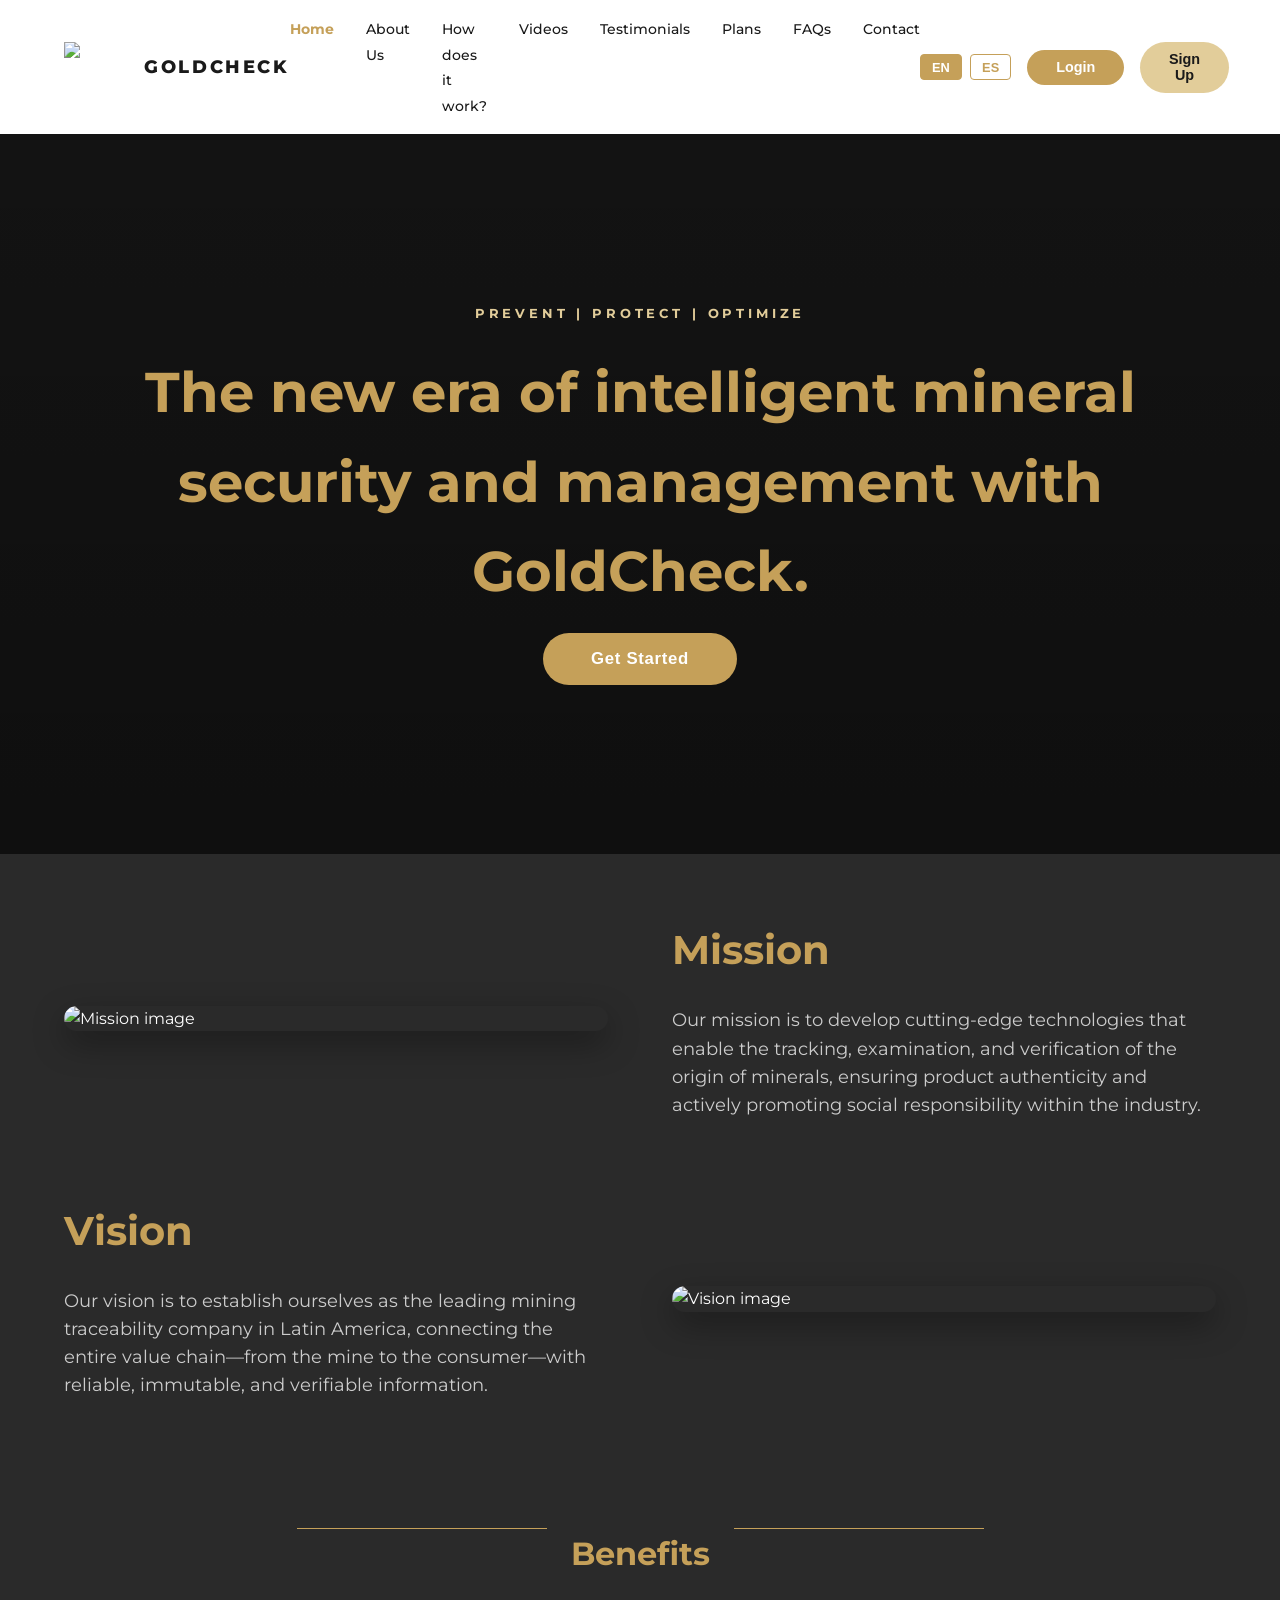
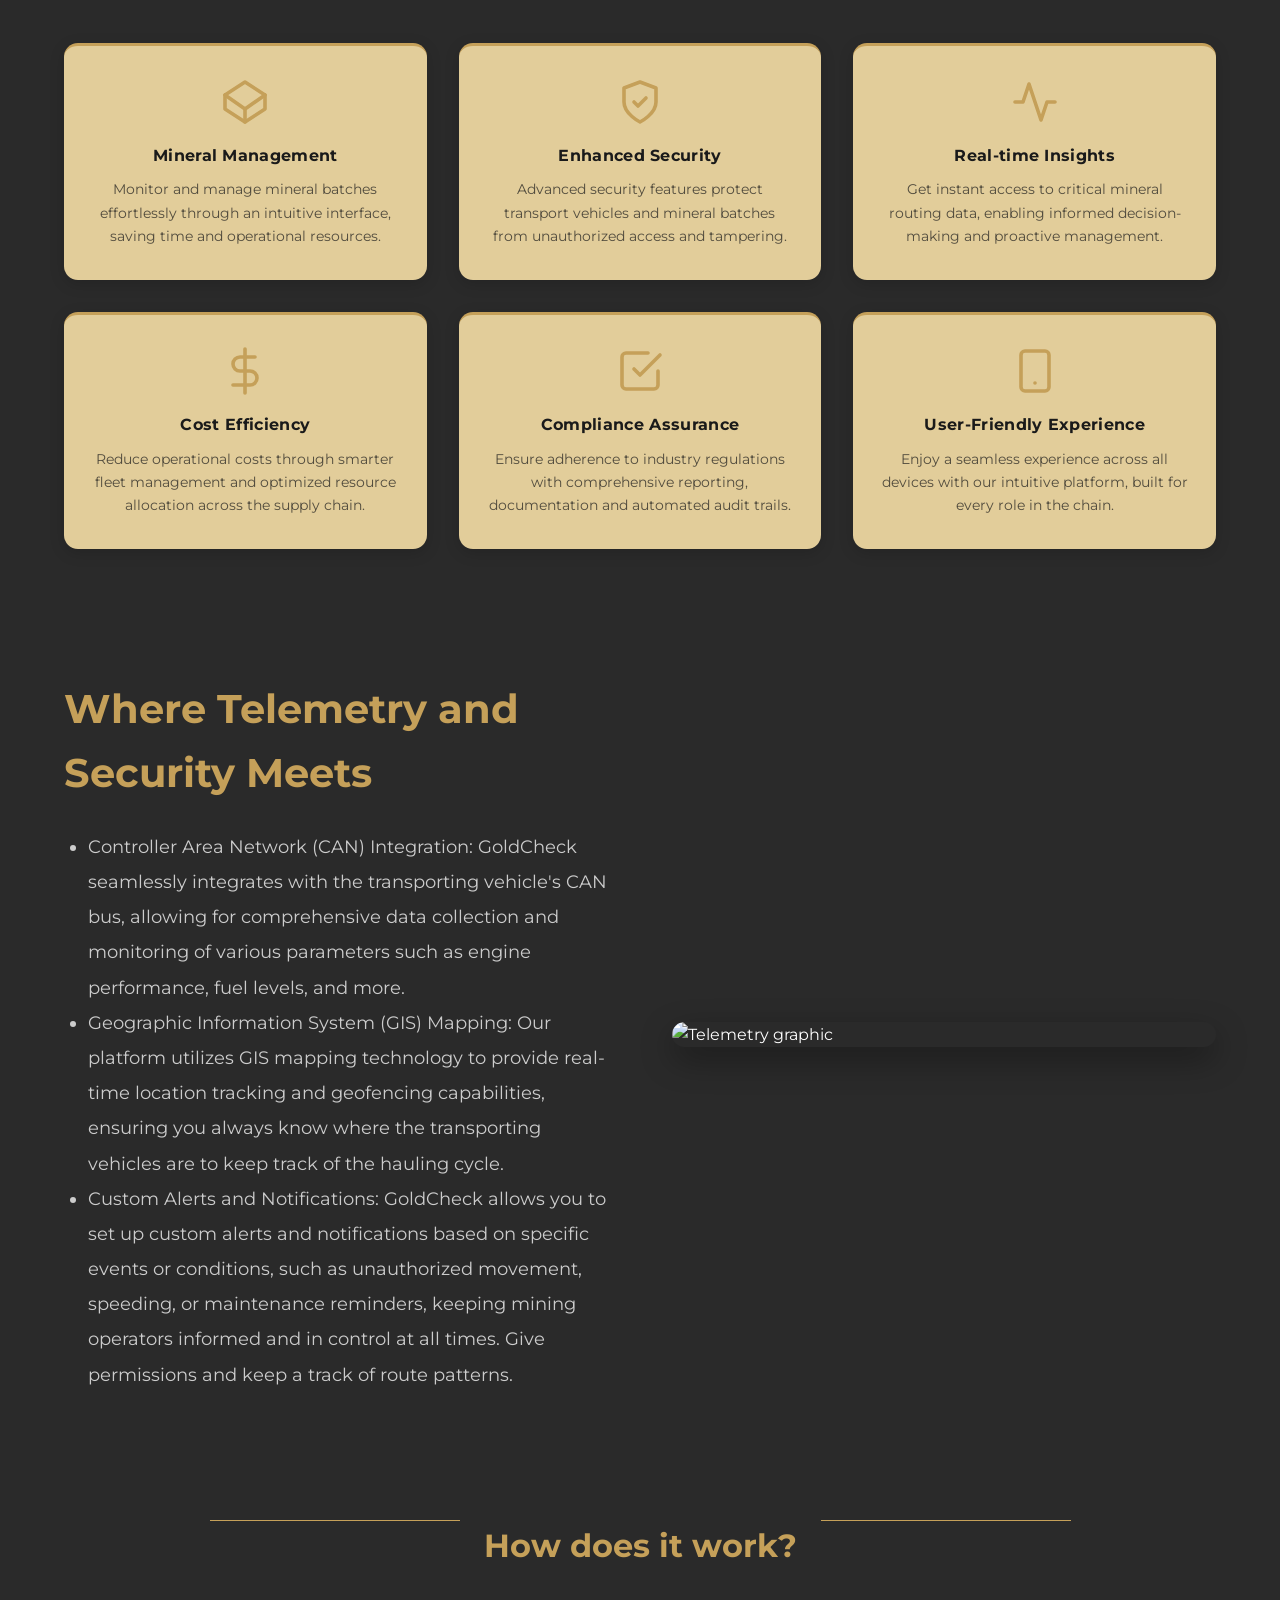
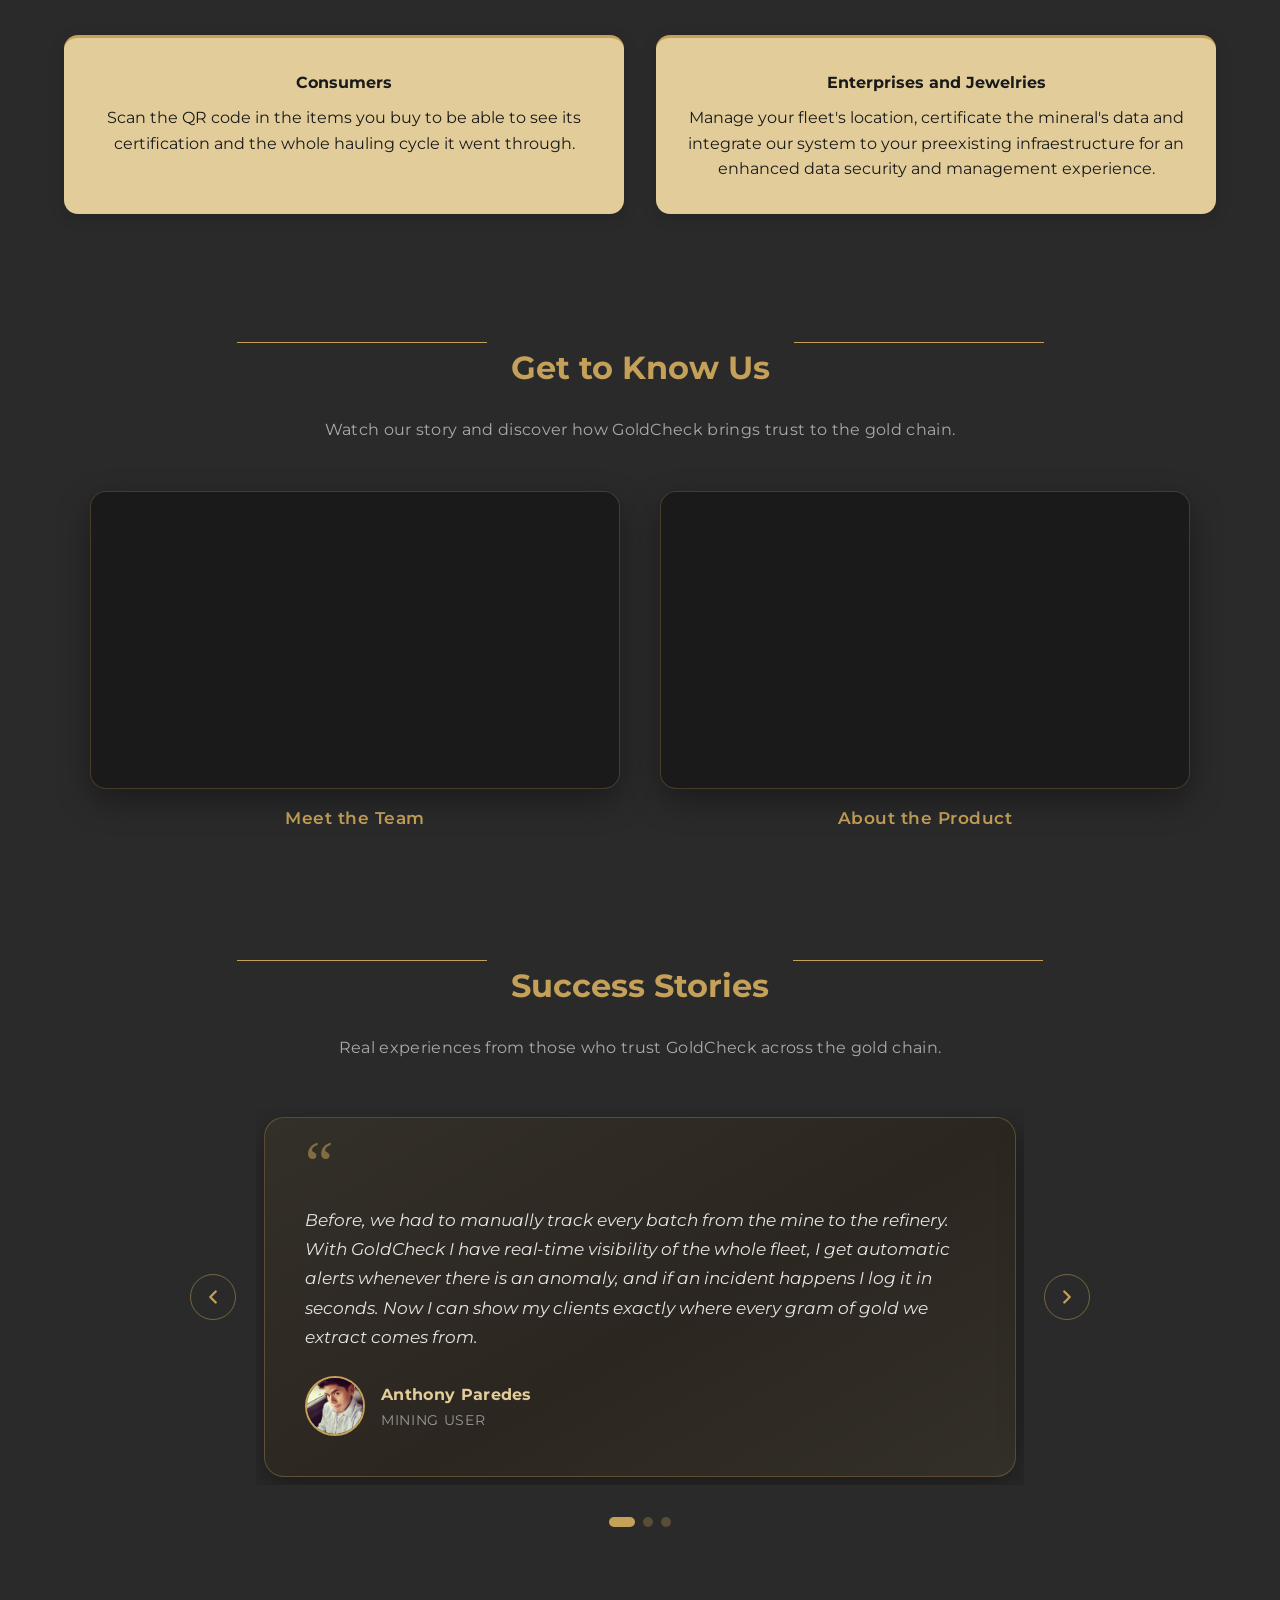
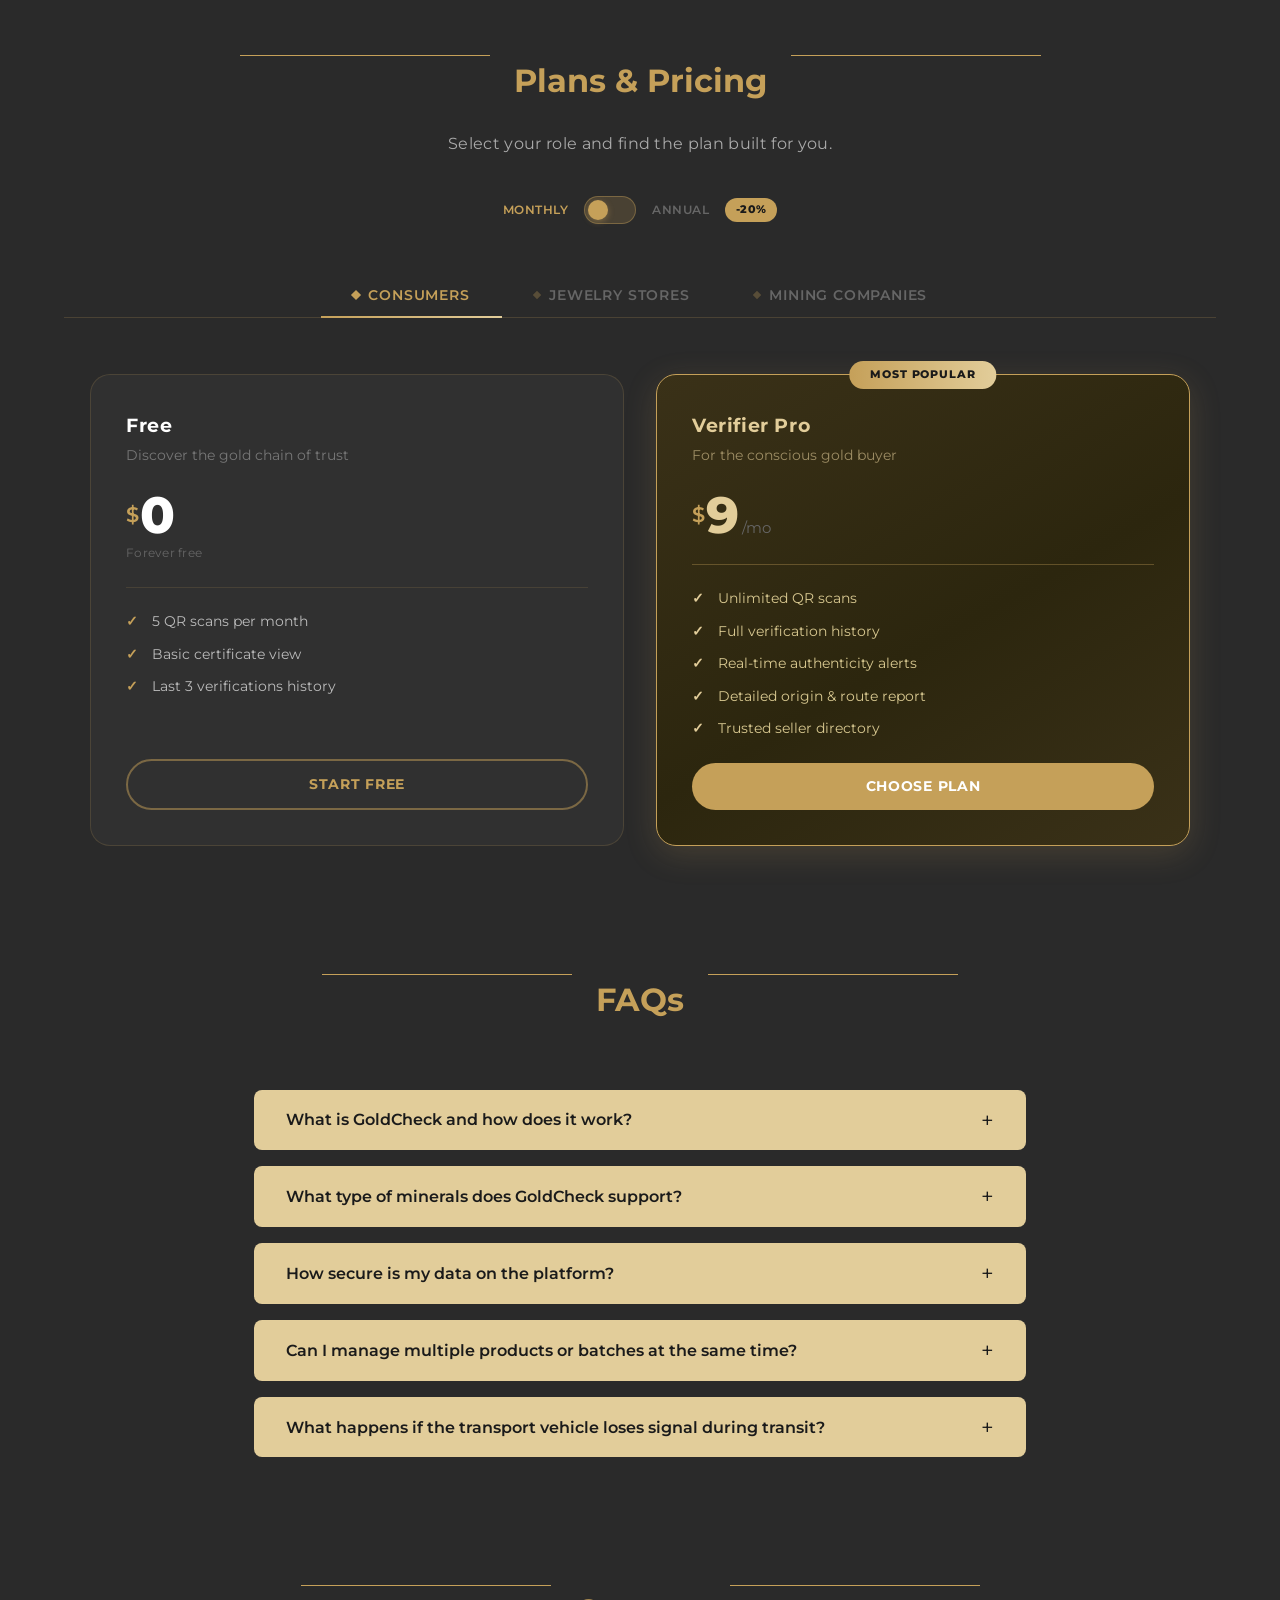
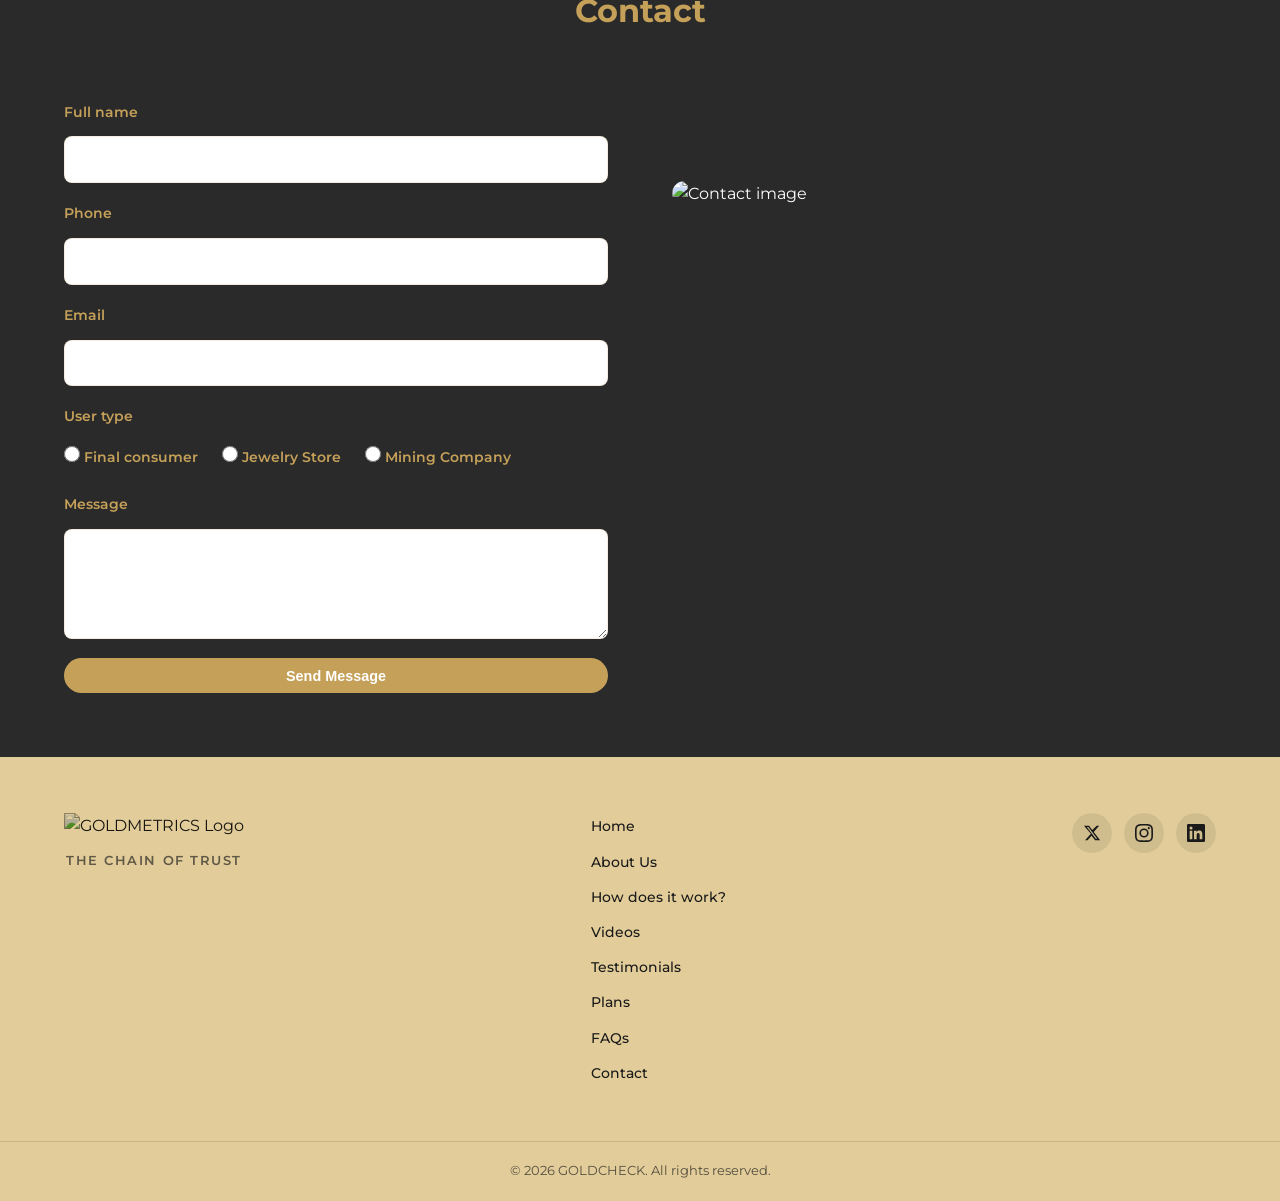
==== index.html @ a28f1ddb "feat: add success success stories testimonials carousel (US04)." ====
<!DOCTYPE html>
<html lang="en">
<head>
    <meta charset="UTF-8">
    <meta name="viewport" content="width=device-width, initial-scale=1.0">
    <title>GoldCheck – The Chain of Trust</title>
    <meta name="description" content="GoldCheck is a gold traceability platform connecting miners, jewelry stores and consumers through IoT telemetry, QR certification and transparent supply chain tracking.">
    <meta name="robots" content="index, follow">

    <!-- Open Graph / Social sharing -->
    <meta property="og:type" content="website">
    <meta property="og:title" content="GoldCheck – The Chain of Trust">
    <meta property="og:description" content="Track, certify and verify gold from mine to consumer. Connecting miners, jewelers and buyers with transparent, verifiable data.">
    <meta property="og:image" content="assets/images/aesthetic-cover-photo.png">

    <!-- Twitter Card -->
    <meta name="twitter:card" content="summary_large_image">
    <meta name="twitter:title" content="GoldCheck – The Chain of Trust">
    <meta name="twitter:description" content="Track, certify and verify gold from mine to consumer.">

    <link rel="icon" type="image/svg+xml" href="assets/images/favicon.svg">
    <link rel="preconnect" href="https://fonts.googleapis.com">
    <link rel="preconnect" href="https://fonts.gstatic.com" crossorigin>
    <link href="https://fonts.googleapis.com/css2?family=Montserrat:wght@400;500;600;700;800&display=swap" rel="stylesheet">
    <link rel="stylesheet" href="style.css">
</head>
<body>
<!-- Navigation Header -->
<nav class="navbar">
    <div class="nav-logo">
        <img src="assets/images/goldmetrics-logo.png" alt="GOLDMETRICS Logo" width="80">
    </div>
    <div class="brand-name">GOLDCHECK</div>
    <ul class="nav-links">
        <li><a href="#home" data-i18n="headers.home">Home</a></li>
        <li><a href="#about" data-i18n="headers.about">About Us</a></li>
        <li><a href="#how" data-i18n="headers.how">How does it work?</a></li>
        <li><a href="#videos" data-i18n="headers.videos">Videos</a></li>
        <li><a href="#testimonials" data-i18n="headers.testimonials">Testimonials</a></li>
        <li><a href="#pricing" data-i18n="headers.pricing">Plans</a></li>
        <li><a href="#faq" data-i18n="headers.faq">FAQs</a></li>
        <li><a href="#contact" data-i18n="headers.contact">Contact</a></li>
    </ul>
    <button class="hamburger" id="hamburger-btn" aria-label="Toggle menu" aria-expanded="false">
        <span></span>
        <span></span>
        <span></span>
    </button>
    <div class="nav-actions">
        <div class="language-switcher">
            <button class="lang-btn active" data-lang="en" aria-label="Switch to English">EN</button>
            <button class="lang-btn" data-lang="es" aria-label="Cambiar a Español">ES</button>
        </div>

        <a data-app-link href="#">
            <button class="btn btn-gold" data-i18n="cta.login">Login</button>
        </a>
        <a data-app-link href="#">
            <button class="btn btn-light" data-i18n="cta.signup">Sign Up</button>
        </a>
    </div>
</nav>

<!-- Hero Section -->
<section class="hero-section section-padding" id="home">
    <div class="hero-tagline" data-i18n="heroSection.tagline">PREVENT | PROTECT | OPTIMIZE</div>
    <h1 data-i18n="heroSection.slogan">The new era of intelligent vehicle security and management.</h1>
    <a data-app-link href="#">
        <button class="btn btn-gold btn-hero" data-i18n="heroSection.cta">Get Started</button>
    </a>
</section>

<!-- Mission & Vision Section -->
<section class="mission-vision section-padding" id="about">

    <!-- Mission -->
    <div class="mv-row">
        <div class="mv-image">
            <img src="assets/images/mission-cover.png" alt="Mission image" loading="lazy">
        </div>
        <div class="mv-content">
            <h3 data-i18n="mission.title">Mission</h3>
            <p data-i18n="mission.content">Our mission is to transform vehicle safety through intelligent monitoring and advanced telemetry.</p>
        </div>
    </div>

    <!-- Vision -->
    <div class="mv-row reverse">
        <div class="mv-image">
            <img src="assets/images/vision.png" alt="Vision image" loading="lazy">
        </div>
        <div class="mv-content">
            <h3 data-i18n="vision.title">Vision</h3>
            <p data-i18n="vision.content">Our vision is to consolidate ourselves as the leading platform in vehicle security and intelligent asset management.</p>
        </div>
    </div>

</section>

<!-- Benefits Section -->
<section class="section-padding">
    <div class="section-header">
        <h2 data-i18n="benefits.title">Benefits</h2>
    </div>
    <div class="cards-grid cards-grid-3">
        <div class="card">
            <div class="card-icon">
                <svg viewBox="0 0 24 24" fill="none" stroke="currentColor" stroke-width="1.8" stroke-linecap="round" stroke-linejoin="round">
                    <polygon points="12 2 22 8.5 22 15.5 12 22 2 15.5 2 8.5"/>
                    <line x1="12" y1="22" x2="12" y2="15.5"/>
                    <polyline points="22 8.5 12 15.5 2 8.5"/>
                </svg>
            </div>
            <h4 class="card-title" data-i18n="benefits.benefit1.title">Mineral Management</h4>
            <p class="card-desc" data-i18n="benefits.benefit1.desc">Monitor and manage mineral batches effortlessly.</p>
        </div>
        <div class="card">
            <div class="card-icon">
                <svg viewBox="0 0 24 24" fill="none" stroke="currentColor" stroke-width="1.8" stroke-linecap="round" stroke-linejoin="round">
                    <path d="M12 22s8-4 8-10V5l-8-3-8 3v7c0 6 8 10 8 10z"/>
                    <polyline points="9 12 11 14 15 10"/>
                </svg>
            </div>
            <h4 class="card-title" data-i18n="benefits.benefit2.title">Enhanced Security</h4>
            <p class="card-desc" data-i18n="benefits.benefit2.desc">Advanced security features protect your operations.</p>
        </div>
        <div class="card">
            <div class="card-icon">
                <svg viewBox="0 0 24 24" fill="none" stroke="currentColor" stroke-width="1.8" stroke-linecap="round" stroke-linejoin="round">
                    <polyline points="22 12 18 12 15 21 9 3 6 12 2 12"/>
                </svg>
            </div>
            <h4 class="card-title" data-i18n="benefits.benefit3.title">Real-time Insights</h4>
            <p class="card-desc" data-i18n="benefits.benefit3.desc">Instant access to critical mineral routing data.</p>
        </div>
        <div class="card">
            <div class="card-icon">
                <svg viewBox="0 0 24 24" fill="none" stroke="currentColor" stroke-width="1.8" stroke-linecap="round" stroke-linejoin="round">
                    <line x1="12" y1="1" x2="12" y2="23"/>
                    <path d="M17 5H9.5a3.5 3.5 0 0 0 0 7h5a3.5 3.5 0 0 1 0 7H6"/>
                </svg>
            </div>
            <h4 class="card-title" data-i18n="benefits.benefit4.title">Cost Efficiency</h4>
            <p class="card-desc" data-i18n="benefits.benefit4.desc">Reduce operational costs across the supply chain.</p>
        </div>
        <div class="card">
            <div class="card-icon">
                <svg viewBox="0 0 24 24" fill="none" stroke="currentColor" stroke-width="1.8" stroke-linecap="round" stroke-linejoin="round">
                    <path d="M9 11l3 3L22 4"/>
                    <path d="M21 12v7a2 2 0 01-2 2H5a2 2 0 01-2-2V5a2 2 0 012-2h11"/>
                </svg>
            </div>
            <h4 class="card-title" data-i18n="benefits.benefit5.title">Compliance Assurance</h4>
            <p class="card-desc" data-i18n="benefits.benefit5.desc">Comprehensive reporting and automated audit trails.</p>
        </div>
        <div class="card">
            <div class="card-icon">
                <svg viewBox="0 0 24 24" fill="none" stroke="currentColor" stroke-width="1.8" stroke-linecap="round" stroke-linejoin="round">
                    <rect x="5" y="2" width="14" height="20" rx="2" ry="2"/>
                    <line x1="12" y1="18" x2="12" y2="18.01"/>
                </svg>
            </div>
            <h4 class="card-title" data-i18n="benefits.benefit6.title">User-Friendly Experience</h4>
            <p class="card-desc" data-i18n="benefits.benefit6.desc">Seamless experience across all devices and roles.</p>
        </div>
    </div>
</section>

<!-- Telemetry Section -->
<section class="mv-row section-padding" id="how">
    <div class="mv-content">
        <h3 data-i18n="telemetrySection.title">Where Telemetry and Security Meets</h3>
        <ul>
            <li data-i18n="telemetrySection.bullet1">Controller Area Network (CAN) Integration</li>
            <li data-i18n="telemetrySection.bullet2">Geographic Information System (GIS) Mapping</li>
            <li data-i18n="telemetrySection.bullet3">Custom Alerts and Notifications</li>
        </ul>
    </div>
    <div class="mv-image">
        <img src="assets/images/jewerly.png" alt="Telemetry graphic" loading="lazy">
    </div>
</section>

<!-- How It Works Section -->
<section class="section-padding" id="how-works">
    <div class="section-header">
        <h2 data-i18n="howdoesitworkSection.title">How does it work?</h2>
    </div>
    <div class="cards-grid">
        <div class="card">
            <h4 data-i18n="howdoesitworkSection.segment1.title">Natural people</h4>
            <p data-i18n="howdoesitworkSection.segment1.description">Easily integrate GOLDCHECK with your vehicle in minutes.</p>
        </div>
        <div class="card">
            <h4 data-i18n="howdoesitworkSection.segment2.title">Enterprises and Governmental entities</h4>
            <p data-i18n="howdoesitworkSection.segment2.description">Manage your fleet's location with a full approval system.</p>
        </div>
    </div>
</section>

<!-- Videos Section -->
<section class="section-padding video-section" id="videos">
    <div class="section-header">
        <h2 data-i18n="videos.title">Get to Know Us</h2>
    </div>
    <p class="video-intro" data-i18n="videos.subtitle">Watch our story and discover how GoldCheck brings trust to the gold chain.</p>
    <div class="video-grid">
        <figure class="video-card">
            <div class="video-frame">
                <iframe
                    src="https://www.youtube-nocookie.com/embed/kRmkPHiJUa8"
                    title="GoldCheck – About the Team"
                    loading="lazy"
                    referrerpolicy="strict-origin-when-cross-origin"
                    allow="accelerometer; autoplay; clipboard-write; encrypted-media; gyroscope; picture-in-picture; web-share"
                    allowfullscreen></iframe>
            </div>
            <figcaption class="video-caption" data-i18n="videos.team.caption">Meet the Team</figcaption>
        </figure>
        <figure class="video-card">
            <div class="video-frame">
                <iframe
                    src="https://www.youtube-nocookie.com/embed/o98V6siZbbA"
                    title="GoldCheck – About the Product"
                    loading="lazy"
                    referrerpolicy="strict-origin-when-cross-origin"
                    allow="accelerometer; autoplay; clipboard-write; encrypted-media; gyroscope; picture-in-picture; web-share"
                    allowfullscreen></iframe>
            </div>
            <figcaption class="video-caption" data-i18n="videos.product.caption">About the Product</figcaption>
        </figure>
    </div>
</section>

<!-- Testimonials / Success Stories Section -->
<section class="section-padding testimonials-section" id="testimonials">
    <div class="section-header">
        <h2 data-i18n="testimonials.title">Success Stories</h2>
    </div>
    <p class="testimonials-subtitle" data-i18n="testimonials.subtitle">Real experiences from those who trust GoldCheck across the gold chain.</p>

    <div class="testimonial-carousel">
        <button class="carousel-btn carousel-prev" id="testimonial-prev" aria-label="Previous testimonial">
            <svg viewBox="0 0 24 24" fill="none" stroke="currentColor" stroke-width="2.5" stroke-linecap="round" stroke-linejoin="round" aria-hidden="true">
                <polyline points="15 18 9 12 15 6"/>
            </svg>
        </button>

        <div class="testimonial-track-wrap">
            <ul class="testimonial-track" id="testimonial-track">
                <li class="testimonial-slide">
                    <blockquote class="testimonial-card">
                        <span class="testimonial-quote" aria-hidden="true">&ldquo;</span>
                        <p class="testimonial-text" data-i18n="testimonials.t1.text">Before, we had to manually track every batch from the mine to the refinery. With GoldCheck I have real-time visibility of the whole fleet, I get automatic alerts whenever there is an anomaly, and if an incident happens I log it in seconds. Now I can show my clients exactly where every gram of gold we extract comes from.</p>
                        <footer class="testimonial-author">
                            <img class="testimonial-avatar" src="assets/images/user-1-anthony.jpeg" alt="Anthony Paredes" loading="lazy" width="60" height="60">
                            <span class="testimonial-meta">
                                <span class="testimonial-name" data-i18n="testimonials.t1.name">Anthony Paredes</span>
                                <span class="testimonial-role" data-i18n="testimonials.t1.role">Mining User</span>
                            </span>
                        </footer>
                    </blockquote>
                </li>
                <li class="testimonial-slide">
                    <blockquote class="testimonial-card">
                        <span class="testimonial-quote" aria-hidden="true">&ldquo;</span>
                        <p class="testimonial-text" data-i18n="testimonials.t2.text">Before, when a customer asked about the origin of the gold, I had no way to prove it. Now they scan the code on the piece and see the whole chain: which mine it came from, how it was transported, whether it is conflict-free. That sets me apart from the competition and builds real trust with my customers.</p>
                        <footer class="testimonial-author">
                            <img class="testimonial-avatar" src="assets/images/user-2-yesiliany.jpeg" alt="Yesiliany Canchica" loading="lazy" width="60" height="60">
                            <span class="testimonial-meta">
                                <span class="testimonial-name" data-i18n="testimonials.t2.name">Yesiliany Canchica</span>
                                <span class="testimonial-role" data-i18n="testimonials.t2.role">Jewelry Store Owner</span>
                            </span>
                        </footer>
                    </blockquote>
                </li>
                <li class="testimonial-slide">
                    <blockquote class="testimonial-card">
                        <span class="testimonial-quote" aria-hidden="true">&ldquo;</span>
                        <p class="testimonial-text" data-i18n="testimonials.t3.text">I was always worried about not really knowing where the gold in the jewelry I bought came from. With GoldCheck that changed: I went into the platform, searched for the product and could see the mineral's full history, from extraction to the jewelry store. Knowing the gold is ethical and conflict-free gives me a peace of mind I did not have before.</p>
                        <footer class="testimonial-author">
                            <img class="testimonial-avatar" src="assets/images/user-3-carla.jpeg" alt="Carla Gallardo" loading="lazy" width="60" height="60">
                            <span class="testimonial-meta">
                                <span class="testimonial-name" data-i18n="testimonials.t3.name">Carla Gallardo</span>
                                <span class="testimonial-role" data-i18n="testimonials.t3.role">Final Consumer</span>
                            </span>
                        </footer>
                    </blockquote>
                </li>
            </ul>
        </div>

        <button class="carousel-btn carousel-next" id="testimonial-next" aria-label="Next testimonial">
            <svg viewBox="0 0 24 24" fill="none" stroke="currentColor" stroke-width="2.5" stroke-linecap="round" stroke-linejoin="round" aria-hidden="true">
                <polyline points="9 18 15 12 9 6"/>
            </svg>
        </button>
    </div>

    <div class="carousel-dots" id="testimonial-dots" role="tablist" aria-label="Select testimonial"></div>
</section>

<!-- Pricing / Subscriptions Section -->
<section class="section-padding pricing-section" id="pricing">
    <div class="section-header">
        <h2 data-i18n="pricing.title">Plans &amp; Pricing</h2>
    </div>
    <p class="pricing-subtitle" data-i18n="pricing.subtitle">Select your role and find the plan built for you.</p>

    <!-- Billing Toggle -->
    <div class="billing-toggle-wrap">
        <span class="billing-label active-label" id="label-monthly" data-i18n="pricing.monthly">Monthly</span>
        <label class="toggle-switch" for="billing-toggle">
            <input type="checkbox" id="billing-toggle">
            <span class="toggle-track"><span class="toggle-thumb"></span></span>
        </label>
        <span class="billing-label" id="label-annual" data-i18n="pricing.annual">Annual</span>
        <span class="save-badge" data-i18n="pricing.save">-20%</span>
    </div>

    <!-- Segment Tabs -->
    <div class="segment-tabs" role="tablist">
        <button class="segment-tab active" data-segment="consumer" role="tab" aria-selected="true">
            <span class="tab-diamond"></span>
            <span data-i18n="pricing.tab.consumer">Consumers</span>
        </button>
        <button class="segment-tab" data-segment="jewelry" role="tab" aria-selected="false">
            <span class="tab-diamond"></span>
            <span data-i18n="pricing.tab.jewelry">Jewelry Stores</span>
        </button>
        <button class="segment-tab" data-segment="mining" role="tab" aria-selected="false">
            <span class="tab-diamond"></span>
            <span data-i18n="pricing.tab.mining">Mining Companies</span>
        </button>
    </div>

    <!-- Consumer Plans -->
    <div class="pricing-grid active" id="plans-consumer" role="tabpanel">
        <div class="pricing-card">
            <div class="plan-header">
                <div class="plan-tier" data-i18n="pricing.consumer.free.name">Free</div>
                <p class="plan-desc" data-i18n="pricing.consumer.free.desc">Discover the gold chain of trust</p>
            </div>
            <div class="plan-price-wrap">
                <div class="plan-price"><span class="price-dollar">$</span><span class="price-num">0</span></div>
                <div class="price-note" data-i18n="pricing.forever">Forever free</div>
            </div>
            <hr class="plan-divider">
            <ul class="plan-features">
                <li data-i18n="pricing.consumer.free.f1">5 QR scans per month</li>
                <li data-i18n="pricing.consumer.free.f2">Basic certificate view</li>
                <li data-i18n="pricing.consumer.free.f3">Last 3 verifications history</li>
            </ul>
            <a data-app-link href="#" class="plan-btn btn-outline-gold" data-i18n="pricing.cta.free">Start Free</a>
        </div>

        <div class="pricing-card featured">
            <div class="plan-badge" data-i18n="pricing.badge.popular">Most Popular</div>
            <div class="plan-header">
                <div class="plan-tier" data-i18n="pricing.consumer.pro.name">Verifier Pro</div>
                <p class="plan-desc" data-i18n="pricing.consumer.pro.desc">For the conscious gold buyer</p>
            </div>
            <div class="plan-price-wrap">
                <div class="plan-price">
                    <span class="price-dollar">$</span>
                    <span class="price-num" data-monthly="9" data-annual="7">9</span>
                    <span class="price-period" data-i18n="pricing.per_month">/mo</span>
                </div>
                <div class="price-note annual-note" data-i18n="pricing.billed_annual">Billed annually</div>
            </div>
            <hr class="plan-divider">
            <ul class="plan-features">
                <li data-i18n="pricing.consumer.pro.f1">Unlimited QR scans</li>
                <li data-i18n="pricing.consumer.pro.f2">Full verification history</li>
                <li data-i18n="pricing.consumer.pro.f3">Real-time authenticity alerts</li>
                <li data-i18n="pricing.consumer.pro.f4">Detailed origin &amp; route report</li>
                <li data-i18n="pricing.consumer.pro.f5">Trusted seller directory</li>
            </ul>
            <a data-app-link href="#" class="plan-btn btn-gold" data-i18n="pricing.cta.choose">Choose Plan</a>
        </div>
    </div>

    <!-- Jewelry Plans -->
    <div class="pricing-grid" id="plans-jewelry" role="tabpanel">
        <div class="pricing-card">
            <div class="plan-header">
                <div class="plan-icon">&#9672;</div>
                <div class="plan-tier" data-i18n="pricing.jewelry.bronze.name">Bronze</div>
                <p class="plan-desc" data-i18n="pricing.jewelry.bronze.desc">Start certifying your jewelry pieces</p>
            </div>
            <div class="plan-price-wrap">
                <div class="plan-price price-free" data-i18n="pricing.free_label">Free</div>
                <div class="price-note" data-i18n="pricing.forever">Forever free</div>
            </div>
            <hr class="plan-divider">
            <ul class="plan-features">
                <li data-i18n="pricing.jewelry.bronze.f1">5 certified pieces / month</li>
                <li data-i18n="pricing.jewelry.bronze.f2">Basic dashboard</li>
                <li data-i18n="pricing.jewelry.bronze.f3">Email support</li>
            </ul>
            <a data-app-link href="#" class="plan-btn btn-outline-gold" data-i18n="pricing.cta.free">Start Free</a>
        </div>

        <div class="pricing-card featured">
            <div class="plan-badge" data-i18n="pricing.badge.popular">Most Popular</div>
            <div class="plan-header">
                <div class="plan-icon plan-icon-star">&#9733;</div>
                <div class="plan-tier" data-i18n="pricing.jewelry.gold.name">Gold</div>
                <p class="plan-desc" data-i18n="pricing.jewelry.gold.desc">For growing jewelry businesses</p>
            </div>
            <div class="plan-price-wrap">
                <div class="plan-price">
                    <span class="price-dollar">$</span>
                    <span class="price-num" data-monthly="49" data-annual="39">49</span>
                    <span class="price-period" data-i18n="pricing.per_month">/mo</span>
                </div>
                <div class="price-note annual-note" data-i18n="pricing.billed_annual">Billed annually</div>
            </div>
            <hr class="plan-divider">
            <ul class="plan-features">
                <li data-i18n="pricing.jewelry.gold.f1">50 certified pieces / month</li>
                <li data-i18n="pricing.jewelry.gold.f2">Advanced analytics</li>
                <li data-i18n="pricing.jewelry.gold.f3">Advanced QR certification</li>
                <li data-i18n="pricing.jewelry.gold.f4">Priority support</li>
            </ul>
            <a data-app-link href="#" class="plan-btn btn-gold" data-i18n="pricing.cta.choose">Choose Plan</a>
        </div>

        <div class="pricing-card">
            <div class="plan-header">
                <div class="plan-icon plan-icon-crown">&#9818;</div>
                <div class="plan-tier" data-i18n="pricing.jewelry.platinum.name">Platinum</div>
                <p class="plan-desc" data-i18n="pricing.jewelry.platinum.desc">Full-scale jewelry enterprise solution</p>
            </div>
            <div class="plan-price-wrap">
                <div class="plan-price">
                    <span class="price-dollar">$</span>
                    <span class="price-num" data-monthly="129" data-annual="103">129</span>
                    <span class="price-period" data-i18n="pricing.per_month">/mo</span>
                </div>
                <div class="price-note annual-note" data-i18n="pricing.billed_annual">Billed annually</div>
            </div>
            <hr class="plan-divider">
            <ul class="plan-features">
                <li data-i18n="pricing.jewelry.platinum.f1">Unlimited certified pieces</li>
                <li data-i18n="pricing.jewelry.platinum.f2">API access</li>
                <li data-i18n="pricing.jewelry.platinum.f3">Multi-company management</li>
                <li data-i18n="pricing.jewelry.platinum.f4">SLA 99.9% uptime</li>
                <li data-i18n="pricing.jewelry.platinum.f5">Dedicated account manager</li>
            </ul>
            <a data-app-link href="#" class="plan-btn btn-outline-gold" data-i18n="pricing.cta.choose">Choose Plan</a>
        </div>
    </div>

    <!-- Mining Plans -->
    <div class="pricing-grid" id="plans-mining" role="tabpanel">
        <div class="pricing-card">
            <div class="plan-header">
                <div class="plan-icon">&#9672;</div>
                <div class="plan-tier" data-i18n="pricing.mining.bronze.name">Bronze</div>
                <p class="plan-desc" data-i18n="pricing.mining.bronze.desc">Start tracking your mining operations</p>
            </div>
            <div class="plan-price-wrap">
                <div class="plan-price price-free" data-i18n="pricing.free_label">Gratis</div>
                <div class="price-note" data-i18n="pricing.forever">Forever free</div>
            </div>
            <hr class="plan-divider">
            <ul class="plan-features">
                <li data-i18n="pricing.mining.bronze.f1">5 batches / month</li>
                <li data-i18n="pricing.mining.bronze.f2">Basic dashboard</li>
                <li data-i18n="pricing.mining.bronze.f3">Email support</li>
            </ul>
            <a data-app-link href="#" class="plan-btn btn-outline-gold" data-i18n="pricing.cta.free">Start Free</a>
        </div>

        <div class="pricing-card featured">
            <div class="plan-badge" data-i18n="pricing.badge.popular">Most Popular</div>
            <div class="plan-header">
                <div class="plan-icon plan-icon-star">&#9733;</div>
                <div class="plan-tier" data-i18n="pricing.mining.gold.name">Gold</div>
                <p class="plan-desc" data-i18n="pricing.mining.gold.desc">For growing mining operations</p>
            </div>
            <div class="plan-price-wrap">
                <div class="plan-price">
                    <span class="price-dollar">$</span>
                    <span class="price-num" data-monthly="49" data-annual="39">49</span>
                    <span class="price-period" data-i18n="pricing.per_month">/mo</span>
                </div>
                <div class="price-note annual-note" data-i18n="pricing.billed_annual">Billed annually</div>
            </div>
            <hr class="plan-divider">
            <ul class="plan-features">
                <li data-i18n="pricing.mining.gold.f1">50 batches / month</li>
                <li data-i18n="pricing.mining.gold.f2">Advanced analytics</li>
                <li data-i18n="pricing.mining.gold.f3">Real-time IoT monitoring</li>
                <li data-i18n="pricing.mining.gold.f4">Priority support</li>
            </ul>
            <a data-app-link href="#" class="plan-btn btn-gold" data-i18n="pricing.cta.choose">Choose Plan</a>
        </div>

        <div class="pricing-card">
            <div class="plan-header">
                <div class="plan-icon plan-icon-crown">&#9818;</div>
                <div class="plan-tier" data-i18n="pricing.mining.platinum.name">Platinum</div>
                <p class="plan-desc" data-i18n="pricing.mining.platinum.desc">Full-scale enterprise mining solution</p>
            </div>
            <div class="plan-price-wrap">
                <div class="plan-price">
                    <span class="price-dollar">$</span>
                    <span class="price-num" data-monthly="129" data-annual="103">129</span>
                    <span class="price-period" data-i18n="pricing.per_month">/mo</span>
                </div>
                <div class="price-note annual-note" data-i18n="pricing.billed_annual">Billed annually</div>
            </div>
            <hr class="plan-divider">
            <ul class="plan-features">
                <li data-i18n="pricing.mining.platinum.f1">Unlimited batches</li>
                <li data-i18n="pricing.mining.platinum.f2">API access</li>
                <li data-i18n="pricing.mining.platinum.f3">Multi-company management</li>
                <li data-i18n="pricing.mining.platinum.f4">SLA 99.9% uptime</li>
                <li data-i18n="pricing.mining.platinum.f5">Dedicated account manager</li>
            </ul>
            <a data-app-link href="#" class="plan-btn btn-outline-gold" data-i18n="pricing.cta.choose">Choose Plan</a>
        </div>
    </div>
</section>

<!-- FAQ Section -->
<section class="section-padding faq-container" id="faq">
    <div class="section-header">
        <h2 data-i18n="faq.title">FAQs</h2>
    </div>
    <ul class="faq-list">
        <li class="faq-item">
            <button class="faq-trigger" aria-expanded="false">
                <span data-i18n="faq.q1.question">What is GOLDCHECK and how does it work?</span>
                <span class="faq-icon" aria-hidden="true">+</span>
            </button>
            <div class="faq-answer">
                <p data-i18n="faq.q1.answer">GOLDCHECK is an intelligent vehicle monitoring platform that uses IoT sensors and telemetry to provide real-time tracking, security alerts, and fleet management from any device.</p>
            </div>
        </li>
        <li class="faq-item">
            <button class="faq-trigger" aria-expanded="false">
                <span data-i18n="faq.q2.question">Is GOLDCHECK compatible with any type of vehicle?</span>
                <span class="faq-icon" aria-hidden="true">+</span>
            </button>
            <div class="faq-answer">
                <p data-i18n="faq.q2.answer">Yes, GOLDCHECK is compatible with most vehicles manufactured after 2005 that have a standard OBD-II port, including cars, trucks, motorcycles, and heavy machinery.</p>
            </div>
        </li>
        <li class="faq-item">
            <button class="faq-trigger" aria-expanded="false">
                <span data-i18n="faq.q3.question">How secure is my data on the platform?</span>
                <span class="faq-icon" aria-hidden="true">+</span>
            </button>
            <div class="faq-answer">
                <p data-i18n="faq.q3.answer">We use end-to-end encryption and comply with international data protection regulations. Your data is stored in certified secure servers and is never shared with third parties without your consent.</p>
            </div>
        </li>
        <li class="faq-item">
            <button class="faq-trigger" aria-expanded="false">
                <span data-i18n="faq.q4.question">Can I manage multiple vehicles at the same time?</span>
                <span class="faq-icon" aria-hidden="true">+</span>
            </button>
            <div class="faq-answer">
                <p data-i18n="faq.q4.answer">Absolutely. Our enterprise plan allows you to manage unlimited vehicles from a single dashboard, with role-based access control for your team members.</p>
            </div>
        </li>
        <li class="faq-item">
            <button class="faq-trigger" aria-expanded="false">
                <span data-i18n="faq.q5.question">What happens if my vehicle goes to an area without signal?</span>
                <span class="faq-icon" aria-hidden="true">+</span>
            </button>
            <div class="faq-answer">
                <p data-i18n="faq.q5.answer">The device stores data locally and syncs automatically once connectivity is restored, ensuring no tracking gaps in your vehicle's history.</p>
            </div>
        </li>
    </ul>
</section>

<!-- Contact Section -->
<section class="section-padding" id="contact">
    <div class="section-header">
        <h2 data-i18n="contact.title">Contact</h2>
    </div>
    <div class="contact-section">
        <div class="contact-form">
            <div class="form-group">
                <label for="contact-name" data-i18n="contact.name">Full name</label>
                <input type="text" id="contact-name" name="name" class="form-control" required placeholder=" ">
            </div>
            <div class="form-group">
                <label for="contact-phone" data-i18n="contact.phone">Phone</label>
                <input type="tel" id="contact-phone" name="phone" class="form-control" required placeholder=" ">
            </div>
            <div class="form-group">
                <label for="contact-email" data-i18n="contact.email">Email</label>
                <input type="email" id="contact-email" name="email" class="form-control" required placeholder=" ">
            </div>
            <div class="form-group">
                <label data-i18n="contact.userType">User type</label>
                <div class="radio-group">
                    <label class="radio-option">
                        <input type="radio" name="user-type" value="final-consumer">
                        <span data-i18n="contact.type1">Final consumer</span>
                    </label>
                    <label class="radio-option">
                        <input type="radio" name="user-type" value="jewelry-store">
                        <span data-i18n="contact.type2">Jewelry Store</span>
                    </label>
                    <label class="radio-option">
                        <input type="radio" name="user-type" value="mining-company">
                        <span data-i18n="contact.type3">Mining Company</span>
                    </label>
                </div>
            </div>
            <div class="form-group">
                <label for="contact-message" data-i18n="contact.message">Message</label>
                <textarea id="contact-message" name="message" class="form-control" rows="4" required placeholder=" "></textarea>
            </div>
            <button id="btn-save-local" class="btn btn-gold" data-i18n="contact.send">Send Message</button>
            <div id="form-feedback" class="form-feedback" role="alert" aria-live="polite"></div>
        </div>
        <div class="contact-image">
            <img src="assets/images/aesthetic-cover-photo.png" alt="Contact image" loading="lazy">
        </div>
    </div>
</section>

<!-- Back to top -->
<button class="back-to-top" id="back-to-top" aria-label="Back to top">
    <svg xmlns="http://www.w3.org/2000/svg" viewBox="0 0 24 24" fill="none" stroke="currentColor" stroke-width="2.5" stroke-linecap="round" stroke-linejoin="round">
        <polyline points="18 15 12 9 6 15"/>
    </svg>
</button>

<!-- Footer -->
<footer class="footer">
    <div class="footer-top">
        <div class="footer-brand">
            <img class="footer-logo" src="assets/images/goldmetrics-logo.png" alt="GOLDMETRICS Logo" loading="lazy">
            <p class="footer-tagline">The chain of trust</p>
        </div>
        <nav class="footer-nav" aria-label="Footer navigation">
            <ul>
                <li><a href="#home" data-i18n="headers.home">Home</a></li>
                <li><a href="#about" data-i18n="headers.about">About Us</a></li>
                <li><a href="#how" data-i18n="headers.how">How does it work?</a></li>
                <li><a href="#videos" data-i18n="headers.videos">Videos</a></li>
                <li><a href="#testimonials" data-i18n="headers.testimonials">Testimonials</a></li>
                <li><a href="#pricing" data-i18n="headers.pricing">Plans</a></li>
                <li><a href="#faq" data-i18n="headers.faq">FAQs</a></li>
                <li><a href="#contact" data-i18n="headers.contact">Contact</a></li>
            </ul>
        </nav>
        <div class="social-icons">
            <a href="#" aria-label="X (Twitter)">
                <svg xmlns="http://www.w3.org/2000/svg" viewBox="0 0 24 24" fill="currentColor">
                    <path d="M18.244 2.25h3.308l-7.227 8.26 8.502 11.24H16.17l-4.714-6.231-5.401 6.231H2.744l7.736-8.836L1.254 2.25H8.08l4.26 5.636 5.904-5.636zm-1.161 17.52h1.833L7.084 4.126H5.117z"/>
                </svg>
            </a>
            <a href="#" aria-label="Instagram">
                <svg xmlns="http://www.w3.org/2000/svg" viewBox="0 0 24 24" fill="currentColor">
                    <path d="M12 2.163c3.204 0 3.584.012 4.85.07 3.252.148 4.771 1.691 4.919 4.919.058 1.265.069 1.645.069 4.849 0 3.205-.012 3.584-.069 4.849-.149 3.225-1.664 4.771-4.919 4.919-1.266.058-1.644.07-4.85.07-3.204 0-3.584-.012-4.849-.07-3.26-.149-4.771-1.699-4.919-4.92-.058-1.265-.07-1.644-.07-4.849 0-3.204.013-3.583.07-4.849.149-3.227 1.664-4.771 4.919-4.919 1.266-.057 1.645-.069 4.849-.069zM12 0C8.741 0 8.333.014 7.053.072 2.695.272.273 2.69.073 7.052.014 8.333 0 8.741 0 12c0 3.259.014 3.668.072 4.948.2 4.358 2.618 6.78 6.98 6.98C8.333 23.986 8.741 24 12 24c3.259 0 3.668-.014 4.948-.072 4.354-.2 6.782-2.618 6.979-6.98.059-1.28.073-1.689.073-4.948 0-3.259-.014-3.667-.072-4.947-.196-4.354-2.617-6.78-6.979-6.98C15.668.014 15.259 0 12 0zm0 5.838a6.162 6.162 0 100 12.324 6.162 6.162 0 000-12.324zM12 16a4 4 0 110-8 4 4 0 010 8zm6.406-11.845a1.44 1.44 0 100 2.881 1.44 1.44 0 000-2.881z"/>
                </svg>
            </a>
            <a href="#" aria-label="LinkedIn">
                <svg xmlns="http://www.w3.org/2000/svg" viewBox="0 0 24 24" fill="currentColor">
                    <path d="M20.447 20.452h-3.554v-5.569c0-1.328-.027-3.037-1.852-3.037-1.853 0-2.136 1.445-2.136 2.939v5.667H9.351V9h3.414v1.561h.046c.477-.9 1.637-1.85 3.37-1.85 3.601 0 4.267 2.37 4.267 5.455v6.286zM5.337 7.433a2.062 2.062 0 01-2.063-2.065 2.064 2.064 0 112.063 2.065zm1.782 13.019H3.555V9h3.564v11.452zM22.225 0H1.771C.792 0 0 .774 0 1.729v20.542C0 23.227.792 24 1.771 24h20.451C23.2 24 24 23.227 24 22.271V1.729C24 .774 23.2 0 22.222 0h.003z"/>
                </svg>
            </a>
        </div>
    </div>
    <div class="footer-bottom">
        <p data-i18n="rights.content">© 2026 GOLDCHECK. All rights reserved.</p>
    </div>
</footer>

<script>
    // App external URL — update here if the deployment URL changes
    const APP_URL = 'https://goldcheck-goldmetrics.netlify.app';

    // i18n Configuration
    const i18nConfig = {
        defaultLanguage: 'en',
        supportedLanguages: ['en', 'es']
    };

    let translations = { en: {}, es: {} };

    function getNestedValue(obj, path) {
        if (!obj || Object.keys(obj).length === 0) return null;
        return path.split('.').reduce((current, prop) => current?.[prop], obj);
    }

    function applyTranslations(language) {
        if (Object.keys(translations[language]).length === 0) {
            console.warn(`Translations for ${language} are empty.`);
            return;
        }
        document.querySelectorAll('[data-i18n]').forEach(element => {
            const key = element.getAttribute('data-i18n');
            const text = getNestedValue(translations[language], key);
            if (text) {
                element.innerHTML = text;
            } else {
                console.warn(`Missing translation key: ${key}`);
            }
        });
    }

    function setLanguage(language) {
        if (!i18nConfig.supportedLanguages.includes(language)) {
            language = i18nConfig.defaultLanguage;
        }
        localStorage.setItem('language', language);
        document.querySelectorAll('.lang-btn').forEach(btn => {
            btn.classList.toggle('active', btn.getAttribute('data-lang') === language);
        });
        document.documentElement.lang = language;
        applyTranslations(language);
    }

    async function loadTranslations() {
        try {
            const cacheBuster = new Date().getTime();
            const [enResponse, esResponse] = await Promise.all([
                fetch(`./i18n/en.json?v=${cacheBuster}`),
                fetch(`./i18n/es.json?v=${cacheBuster}`)
            ]);
            if (!enResponse.ok || !esResponse.ok) {
                throw new Error("JSON files not found");
            }
            translations.en = await enResponse.json();
            translations.es = await esResponse.json();
            const savedLanguage = localStorage.getItem('language') || i18nConfig.defaultLanguage;
            setLanguage(savedLanguage);
        } catch (error) {
            console.error('Error loading translations:', error);
            alert("Error loading languages.\n\nMake sure you're using a local server (like Live Server).");
        }
    }

    function initLanguageSwitcher() {
        document.querySelectorAll('.lang-btn').forEach(btn => {
            btn.addEventListener('click', () => setLanguage(btn.getAttribute('data-lang')));
        });
    }

    function initAppLinks() {
        document.querySelectorAll('[data-app-link]').forEach(el => {
            el.href = APP_URL;
        });
    }

    function toggleFaq(trigger) {
        const item = trigger.closest('.faq-item');
        const isOpen = item.classList.contains('open');

        document.querySelectorAll('.faq-item').forEach(el => {
            el.classList.remove('open');
            const btn = el.querySelector('.faq-trigger');
            if (btn) btn.setAttribute('aria-expanded', 'false');
            const icon = el.querySelector('.faq-icon');
            if (icon) icon.textContent = '+';
        });

        if (!isOpen) {
            item.classList.add('open');
            trigger.setAttribute('aria-expanded', 'true');
            item.querySelector('.faq-icon').textContent = '−';
        }
    }

    function initFaq() {
        document.querySelectorAll('.faq-trigger').forEach(btn => {
            btn.addEventListener('click', () => toggleFaq(btn));
        });
    }

    function showFeedback(el, type, message) {
        el.className = `form-feedback ${type}`;
        el.textContent = message;
        setTimeout(() => { el.className = 'form-feedback'; el.textContent = ''; }, 6000);
    }

    function initContactForm() {
        const saveBtn = document.getElementById('btn-save-local');
        const feedback = document.getElementById('form-feedback');
        if (!saveBtn || !feedback) return;

        saveBtn.addEventListener('click', () => {
            const name = document.getElementById('contact-name').value.trim();
            const phone = document.getElementById('contact-phone').value.trim();
            const email = document.getElementById('contact-email').value.trim();
            const selectedRadio = document.querySelector('input[name="user-type"]:checked');
            const message = document.getElementById('contact-message').value.trim();

            const lang = localStorage.getItem('language') || 'en';
            const errorMsg = lang === 'es'
                ? 'Por favor completa todos los campos requeridos.'
                : 'Please fill in all required fields.';
            const radioErrorMsg = lang === 'es'
                ? 'Por favor selecciona un tipo de usuario.'
                : 'Please select a user type.';
            const successMsg = lang === 'es'
                ? '¡Gracias! Tu mensaje ha sido guardado correctamente.'
                : 'Thank you! Your message has been saved successfully.';

            if (!name || !phone || !email || !message) {
                showFeedback(feedback, 'error', errorMsg);
                return;
            }
            if (!selectedRadio) {
                showFeedback(feedback, 'error', radioErrorMsg);
                return;
            }

            const userType = selectedRadio.value;
            const fileContent =
                `GoldCheck Contact Form Submission\n` +
                `-----------------------------------\n` +
                `Full Name: ${name}\n` +
                `Phone: ${phone}\n` +
                `Email: ${email}\n` +
                `User Type: ${userType}\n` +
                `Message: ${message}\n` +
                `Timestamp: ${new Date().toLocaleString()}\n`;

            const blob = new Blob([fileContent], { type: 'text/plain' });
            const tempAnchor = document.createElement('a');
            tempAnchor.href = URL.createObjectURL(blob);
            tempAnchor.download = 'contacto_goldcheck.txt';
            document.body.appendChild(tempAnchor);
            tempAnchor.click();
            document.body.removeChild(tempAnchor);
            URL.revokeObjectURL(tempAnchor.href);

            showFeedback(feedback, 'success', successMsg);

            document.getElementById('contact-name').value = '';
            document.getElementById('contact-phone').value = '';
            document.getElementById('contact-email').value = '';
            document.getElementById('contact-message').value = '';
            if (selectedRadio) selectedRadio.checked = false;
        });
    }

    function initPricing() {
        const tabs = document.querySelectorAll('.segment-tab');
        const grids = document.querySelectorAll('.pricing-grid');
        const billingToggle = document.getElementById('billing-toggle');
        const pricingSection = document.getElementById('pricing');
        const labelMonthly = document.getElementById('label-monthly');
        const labelAnnual = document.getElementById('label-annual');

        tabs.forEach(tab => {
            tab.addEventListener('click', () => {
                const segment = tab.dataset.segment;
                tabs.forEach(t => { t.classList.remove('active'); t.setAttribute('aria-selected', 'false'); });
                grids.forEach(g => g.classList.remove('active'));
                tab.classList.add('active');
                tab.setAttribute('aria-selected', 'true');
                const targetGrid = document.getElementById(`plans-${segment}`);
                if (targetGrid) targetGrid.classList.add('active');
            });
        });

        if (billingToggle) {
            billingToggle.addEventListener('change', () => {
                const isAnnual = billingToggle.checked;
                pricingSection.classList.toggle('annual-mode', isAnnual);
                labelMonthly.classList.toggle('active-label', !isAnnual);
                labelAnnual.classList.toggle('active-label', isAnnual);
                document.querySelectorAll('.price-num[data-monthly]').forEach(el => {
                    el.textContent = isAnnual ? el.dataset.annual : el.dataset.monthly;
                });
            });
        }
    }

    function initTestimonials() {
        const track = document.getElementById('testimonial-track');
        const prevBtn = document.getElementById('testimonial-prev');
        const nextBtn = document.getElementById('testimonial-next');
        const dotsWrap = document.getElementById('testimonial-dots');
        if (!track || !prevBtn || !nextBtn || !dotsWrap) return;

        const slides = track.querySelectorAll('.testimonial-slide');
        const total = slides.length;
        let current = 0;

        // Build navigation dots
        slides.forEach((_, i) => {
            const dot = document.createElement('button');
            dot.className = 'carousel-dot' + (i === 0 ? ' active' : '');
            dot.setAttribute('role', 'tab');
            dot.setAttribute('aria-label', `Testimonial ${i + 1}`);
            dot.setAttribute('aria-selected', i === 0 ? 'true' : 'false');
            dot.addEventListener('click', () => goTo(i));
            dotsWrap.appendChild(dot);
        });
        const dots = dotsWrap.querySelectorAll('.carousel-dot');

        function goTo(index) {
            current = (index + total) % total;
            track.style.transform = `translateX(-${current * 100}%)`;
            dots.forEach((d, i) => {
                const isActive = i === current;
                d.classList.toggle('active', isActive);
                d.setAttribute('aria-selected', isActive ? 'true' : 'false');
            });
        }

        prevBtn.addEventListener('click', () => goTo(current - 1));
        nextBtn.addEventListener('click', () => goTo(current + 1));
    }

    function initScrollAnimations() {
        const targets = document.querySelectorAll('.card, .mv-row, .faq-item, .section-header, .contact-form, .contact-image, .video-card, .testimonial-carousel');

        // Stagger cards dentro de cada grid
        document.querySelectorAll('.cards-grid').forEach(grid => {
            grid.querySelectorAll('.card').forEach((card, i) => {
                card.style.transitionDelay = `${i * 0.1}s`;
            });
        });

        const observer = new IntersectionObserver((entries) => {
            entries.forEach(entry => {
                if (entry.isIntersecting) {
                    entry.target.classList.add('is-visible');
                    observer.unobserve(entry.target);
                }
            });
        }, { threshold: 0.12 });

        targets.forEach(el => {
            el.classList.add('scroll-animate');
            observer.observe(el);
        });
    }

    function initActiveNav() {
        const sections = document.querySelectorAll('section[id]');
        const navLinks = document.querySelectorAll('.nav-links a[href^="#"]');

        const observer = new IntersectionObserver((entries) => {
            entries.forEach(entry => {
                if (entry.isIntersecting) {
                    navLinks.forEach(l => l.classList.remove('nav-active'));
                    const active = document.querySelector(`.nav-links a[href="#${entry.target.id}"]`);
                    if (active) active.classList.add('nav-active');
                }
            });
        }, { rootMargin: '-30% 0px -60% 0px' });

        sections.forEach(s => observer.observe(s));
    }

    function initMobileMenu() {
        const btn = document.getElementById('hamburger-btn');
        const navLinks = document.querySelector('.nav-links');
        const navbar = document.querySelector('.navbar');
        if (!btn || !navLinks || !navbar) return;

        const closeMenu = () => {
            navLinks.classList.remove('open');
            navbar.classList.remove('menu-open');
            btn.classList.remove('open');
            btn.setAttribute('aria-expanded', 'false');
        };

        btn.addEventListener('click', () => {
            const isOpen = navLinks.classList.toggle('open');
            navbar.classList.toggle('menu-open', isOpen);
            btn.classList.toggle('open', isOpen);
            btn.setAttribute('aria-expanded', isOpen);
        });

        // Cierra el menú al hacer clic en un link
        navLinks.querySelectorAll('a').forEach(link => {
            link.addEventListener('click', closeMenu);
        });
    }

    function initNavbarScroll() {
        const navbar = document.querySelector('.navbar');
        window.addEventListener('scroll', () => {
            navbar.classList.toggle('scrolled', window.scrollY > 50);
        }, { passive: true });
    }

    function initBackToTop() {
        const btn = document.getElementById('back-to-top');
        window.addEventListener('scroll', () => {
            btn.classList.toggle('visible', window.scrollY > 400);
        }, { passive: true });
        btn.addEventListener('click', () => {
            window.scrollTo({ top: 0, behavior: 'smooth' });
        });
    }

    document.addEventListener('DOMContentLoaded', () => {
        initAppLinks();
        initFaq();
        initPricing();
        initTestimonials();
        initMobileMenu();
        initScrollAnimations();
        initActiveNav();
        initNavbarScroll();
        initBackToTop();
        loadTranslations().then(() => {
            initLanguageSwitcher();
            initContactForm();
        });
    });
</script>
</body>
</html>
---- style.css ----
/* Smooth scroll */
html {
  scroll-behavior: smooth;
}

/* Colors y typography */
:root {
  --color-primary-dark: #2A2A2A;
  --color-primary-gold: #C5A059;
  --color-secondary-gold: #E2CD9A;
  --color-white: #FFFFFF;
  --color-dark-text: #1A1A1A;
  --font-main: 'Montserrat', 'Segoe UI', Roboto, Helvetica, Arial, sans-serif;
}

/* Reset */
* {
  margin: 0;
  padding: 0;
  box-sizing: border-box;
}

body {
  font-family: var(--font-main);
  background-color: var(--color-primary-dark);
  color: var(--color-white);
  line-height: 1.6;
}

img {
  max-width: 100%;
  height: auto;
  display: block;
}

/* Utilities */
.text-gold { color: var(--color-primary-gold); }
.text-center { text-align: center; }
.section-padding { padding: 4rem 5%; }

/* Buttons */
.btn {
  padding: 0.6rem 1.8rem;
  border-radius: 30px;
  font-weight: 600;
  cursor: pointer;
  border: none;
  font-size: 0.9rem;
  transition: all 0.3s ease;
}

.btn-gold {
  background-color: var(--color-primary-gold);
  color: var(--color-white);
}

.btn-light {
  background-color: var(--color-secondary-gold);
  color: var(--color-dark-text);
}

.btn-white {
  background-color: var(--color-white);
  color: var(--color-dark-text);
}

.btn:hover {
  transform: translateY(-2px);
}

.btn-gold:hover {
  background-color: #d4ae6a;
  box-shadow: 0 0 20px rgba(197, 160, 89, 0.5);
}

.btn-light:hover {
  opacity: 0.85;
}

.btn-white:hover {
  opacity: 0.85;
}

/* Brand name */
.brand-name {
  font-size: 1.1rem;
  font-weight: 800;
  color: var(--color-dark-text);
  letter-spacing: 0.15em;
}

/* Hero tagline */
.hero-tagline {
  font-size: 0.8rem;
  font-weight: 700;
  letter-spacing: 0.3em;
  color: var(--color-secondary-gold);
  text-transform: uppercase;
  margin-bottom: 1.5rem;
}

/* Navigation */
.navbar {
  display: flex;
  justify-content: space-between;
  align-items: center;
  background-color: var(--color-white);
  padding: 1rem 5%;
  position: sticky;
  top: 0;
  z-index: 100;
  transition: box-shadow 0.3s ease, padding 0.3s ease;
}

.navbar.scrolled {
  box-shadow: 0 4px 20px rgba(0, 0, 0, 0.12);
  padding: 0.7rem 5%;
}

.nav-logo img {
  max-height: 50px;
}

.nav-links {
  display: flex;
  gap: 2rem;
  list-style: none;
}

.nav-links a {
  text-decoration: none;
  color: var(--color-dark-text);
  font-weight: 500;
  font-size: 0.9rem;
  transition: color 0.3s ease;
}

.nav-links a:hover {
  color: var(--color-primary-gold);
}

.nav-actions {
  display: flex;
  gap: 1rem;
  align-items: center;
}

/* Language switcher */
.language-switcher {
  display: flex;
  gap: 0.5rem;
}

.lang-btn {
  background: none;
  border: 1px solid var(--color-primary-gold);
  color: var(--color-primary-gold);
  padding: 0.3rem 0.7rem;
  border-radius: 4px;
  cursor: pointer;
  font-size: 0.8rem;
  font-weight: 600;
  transition: all 0.2s ease;
}

.lang-btn.active,
.lang-btn:hover {
  background-color: var(--color-primary-gold);
  color: var(--color-white);
}

/* Hero Section */
.hero-section {
  background: linear-gradient(rgba(0, 0, 0, 0.55), rgba(0, 0, 0, 0.65)), url('assets/images/aesthetic-cover-photo.png');
  background-size: cover;
  background-position: center;
  text-align: center;
  padding: 8rem 5%;
  min-height: 80vh;
  display: flex;
  flex-direction: column;
  justify-content: center;
  align-items: center;
}

.hero-section h1 {
  font-size: 3.5rem;
  color: var(--color-primary-gold);
  margin-bottom: 1rem;
  font-weight: 700;
}

.hero-section h2 {
  font-size: 2rem;
  margin-bottom: 2.5rem;
  font-weight: 400;
  max-width: 800px;
}

/* Hero CTA override */
.btn-hero {
  padding: 1rem 3rem;
  font-size: 1.05rem;
  letter-spacing: 0.04em;
}

/* Mission & Vision */
.mission-vision {
  display: flex;
  flex-direction: column;
  gap: 5rem;
}

.mv-row {
  display: flex;
  align-items: center;
  gap: 4rem;
}

.mv-row.reverse {
  flex-direction: row-reverse;
}

.mv-image {
  flex: 1;
  display: flex;
  justify-content: center;
}

.mv-image img {
  border-radius: 20px;
  box-shadow: 0 12px 32px rgba(0,0,0,0.35);
  width: 100%;
  max-height: 450px;
  object-fit: cover;
}

.mv-content {
  flex: 1;
}

.mv-content h3 {
  color: var(--color-primary-gold);
  font-size: 2.5rem;
  margin-bottom: 1.5rem;
}

.mv-content p,
.mv-content ul {
  font-size: 1.1rem;
  color: #CCCCCC;
}

.mv-content ul {
  padding-left: 1.5rem;
  line-height: 2;
}

/* Section header */
.section-header {
  display: flex;
  justify-content: center;
  gap: 1.5rem;
  margin-bottom: 4rem;
}

.section-header h2 {
  color: var(--color-primary-gold);
  font-size: 2rem;
  font-weight: 700;
  align-self: center;
}

.section-header::before,
.section-header::after {
  content: "";
  height: 1px;
  background-color: var(--color-primary-gold);
  flex: 1;
  max-width: 250px;
}

/* Cards grid */
.cards-grid {
  display: grid;
  grid-template-columns: repeat(auto-fit, minmax(280px, 1fr));
  gap: 2rem;
}

.cards-grid-3 {
  grid-template-columns: repeat(3, 1fr);
}

.card {
  background-color: var(--color-secondary-gold);
  color: var(--color-dark-text);
  padding: 2rem 1.75rem;
  border-radius: 14px;
  text-align: center;
  box-shadow: 0 4px 15px rgba(0,0,0,0.15);
  border-top: 3px solid var(--color-primary-gold);
  transition: transform 0.3s ease, box-shadow 0.3s ease;
  display: flex;
  flex-direction: column;
  align-items: center;
  gap: 0.6rem;
}

.card:hover {
  transform: translateY(-5px);
  box-shadow: 0 10px 28px rgba(0,0,0,0.2);
}

.card img {
  width: 100%;
  border-radius: 8px;
  margin-bottom: 1.5rem;
  object-fit: cover;
}

.card-title {
  font-size: 1rem;
  font-weight: 700;
  color: var(--color-dark-text);
  letter-spacing: 0.02em;
}

.card-desc {
  font-size: 0.875rem;
  color: rgba(26, 26, 26, 0.72);
  line-height: 1.65;
}

/* Card icon */
.card-icon {
  width: 48px;
  height: 48px;
  margin-bottom: 0.5rem;
  color: var(--color-primary-gold);
}

.card-icon svg {
  width: 100%;
  height: 100%;
}

/* Contact section */
.contact-section {
  display: flex;
  gap: 4rem;
  align-items: flex-start;
}

.contact-form {
  flex: 1;
  display: flex;
  flex-direction: column;
  gap: 1.2rem;
}

.form-group {
  display: flex;
  flex-direction: column;
  gap: 0.5rem;
}

.form-group label {
  font-size: 0.9rem;
  color: var(--color-primary-gold);
  font-weight: 600;
  margin-bottom: 0.3rem;
  display: block;
}

.form-control {
  width: 100%;
  padding: 0.8rem 1rem;
  border-radius: 8px;
  border: 1px solid rgba(197, 160, 89, 0.2);
  background-color: var(--color-white);
  color: var(--color-dark-text);
  font-family: inherit;
  font-size: 0.95rem;
  transition: border 0.3s ease;
}

.form-control:focus {
  outline: none;
  border-color: var(--color-primary-gold);
}

.form-control:invalid:not(:placeholder-shown) {
  border-color: #ff6b6b;
}

textarea.form-control {
  resize: vertical;
  min-height: 110px;
}

.radio-group {
  display: flex;
  gap: 1.5rem;
  flex-wrap: wrap;
  margin-top: 0.3rem;
}

.radio-option {
  display: flex;
  align-items: center;
  gap: 0.5rem;
  font-size: 0.9rem;
  color: var(--color-primary-gold);
  cursor: pointer;
}

.radio-option input[type="radio"] {
  accent-color: var(--color-primary-gold);
  width: 16px;
  height: 16px;
  cursor: pointer;
}

.contact-image {
  flex: 1;
  display: flex;
  align-items: center;
  justify-content: center;
  padding-top: 5rem;
}

.contact-image img {
  border-radius: 20px;
  width: 100%;
  object-fit: cover;
  max-height: 420px;
}

/* Form feedback message */
.form-feedback {
  padding: 0.9rem 1rem;
  border-radius: 8px;
  font-size: 0.9rem;
  font-weight: 600;
  display: none;
}

.form-feedback.success {
  background-color: rgba(197, 160, 89, 0.15);
  color: var(--color-primary-gold);
  border: 1px solid var(--color-primary-gold);
  display: block;
}

.form-feedback.error {
  background-color: rgba(220, 53, 69, 0.12);
  color: #ff6b6b;
  border: 1px solid rgba(220, 53, 69, 0.4);
  display: block;
}

/* FAQ */
.faq-container {
  max-width: 900px;
  margin: 0 auto;
}

.faq-list {
  list-style: none;
  display: flex;
  flex-direction: column;
  gap: 1rem;
}

.faq-item {
  background-color: var(--color-secondary-gold);
  border-radius: 8px;
  overflow: hidden;
  transition: background-color 0.3s ease;
}

.faq-item:hover {
  background-color: #d6bf85;
}

.faq-trigger {
  width: 100%;
  display: flex;
  justify-content: space-between;
  align-items: center;
  background: none;
  border: none;
  cursor: pointer;
  font-weight: 600;
  font-size: 1rem;
  color: var(--color-dark-text);
  font-family: inherit;
  text-align: left;
  padding: 1.2rem 2rem;
}

.faq-trigger:focus-visible {
  outline: 2px solid var(--color-primary-dark);
  outline-offset: -2px;
  border-radius: 8px;
}

.faq-icon {
  font-size: 1.4rem;
  font-weight: 400;
  line-height: 1;
  flex-shrink: 0;
  margin-left: 1rem;
  transition: transform 0.35s ease;
  display: inline-block;
}

.faq-item.open .faq-icon {
  transform: rotate(45deg);
}

.faq-answer {
  max-height: 0;
  overflow: hidden;
  transition: max-height 0.35s ease, padding 0.35s ease;
  padding: 0 2rem;
  font-weight: 400;
  font-size: 0.95rem;
  color: var(--color-dark-text);
  line-height: 1.7;
}

.faq-item.open .faq-answer {
  max-height: 300px;
  padding: 0 2rem 1.2rem;
  border-top: 1px solid rgba(0,0,0,0.15);
}

/* Back to top button */
.back-to-top {
  position: fixed;
  bottom: 2rem;
  right: 2rem;
  width: 44px;
  height: 44px;
  border-radius: 50%;
  background-color: var(--color-primary-gold);
  color: var(--color-white);
  border: none;
  cursor: pointer;
  display: flex;
  align-items: center;
  justify-content: center;
  box-shadow: 0 4px 16px rgba(197, 160, 89, 0.4);
  opacity: 0;
  transform: translateY(16px);
  transition: opacity 0.3s ease, transform 0.3s ease, background-color 0.3s ease;
  pointer-events: none;
  z-index: 200;
}

.back-to-top.visible {
  opacity: 1;
  transform: translateY(0);
  pointer-events: auto;
}

.back-to-top:hover {
  background-color: #d4ae6a;
  box-shadow: 0 6px 22px rgba(197, 160, 89, 0.55);
}

.back-to-top svg {
  width: 20px;
  height: 20px;
}

/* Scroll animations */
.scroll-animate {
  opacity: 0;
  transform: translateY(28px);
  transition: opacity 0.6s ease, transform 0.6s ease;
}

.scroll-animate.is-visible {
  opacity: 1;
  transform: translateY(0);
}

@media (prefers-reduced-motion: reduce) {
  .scroll-animate { opacity: 1; transform: none; transition: none; }
}

/* Active nav link */
.nav-links a.nav-active {
  color: var(--color-primary-gold);
  font-weight: 700;
}

/* Footer */
.footer {
  background-color: var(--color-secondary-gold);
  color: var(--color-dark-text);
  padding: 0;
}

.footer-top {
  display: flex;
  align-items: flex-start;
  justify-content: space-between;
  gap: 3rem;
  padding: 3.5rem 5%;
  flex-wrap: wrap;
}

.footer-brand {
  display: flex;
  flex-direction: column;
  gap: 0.75rem;
}

.footer-logo {
  max-width: 240px;
  mix-blend-mode: multiply;
}

.footer-tagline {
  font-size: 0.8rem;
  font-weight: 600;
  letter-spacing: 0.12em;
  text-transform: uppercase;
  color: var(--color-dark-text);
  opacity: 0.65;
  text-align: center;
}

.footer-nav ul {
  list-style: none;
  display: flex;
  flex-direction: column;
  gap: 0.6rem;
}

.footer-nav a {
  text-decoration: none;
  color: var(--color-dark-text);
  font-size: 0.88rem;
  font-weight: 500;
  transition: color 0.2s ease, padding-left 0.2s ease;
  display: inline-block;
}

.footer-nav a:hover {
  color: var(--color-primary-dark);
  padding-left: 4px;
}

.social-icons {
  display: flex;
  gap: 0.75rem;
  flex-wrap: wrap;
}

.social-icons a {
  color: var(--color-dark-text);
  text-decoration: none;
  display: flex;
  align-items: center;
  justify-content: center;
  width: 40px;
  height: 40px;
  border-radius: 50%;
  background-color: rgba(0,0,0,0.08);
  transition: background-color 0.3s ease, color 0.3s ease, transform 0.3s ease;
}

.social-icons a svg {
  width: 18px;
  height: 18px;
}

.social-icons a:hover {
  background-color: var(--color-primary-gold);
  color: var(--color-white);
  transform: translateY(-3px);
}

.footer-bottom {
  border-top: 1px solid rgba(0,0,0,0.12);
  padding: 1.2rem 5%;
  text-align: center;
}

.footer-bottom p {
  font-size: 0.8rem;
  opacity: 0.7;
}

/* =====================
   PRICING SECTION
   ===================== */

.pricing-section {
    overflow: hidden;
}

.pricing-subtitle {
    text-align: center;
    color: #AAAAAA;
    font-size: 1rem;
    margin-top: -2.5rem;
    margin-bottom: 2.5rem;
    letter-spacing: 0.02em;
}

/* Billing Toggle */
.billing-toggle-wrap {
    display: flex;
    align-items: center;
    justify-content: center;
    gap: 1rem;
    margin-bottom: 3rem;
}

.billing-label {
    font-size: 0.9rem;
    font-weight: 600;
    color: #666;
    transition: color 0.3s ease;
    letter-spacing: 0.04em;
    text-transform: uppercase;
    font-size: 0.78rem;
}

.billing-label.active-label {
    color: var(--color-primary-gold);
}

.toggle-switch {
    position: relative;
    display: inline-block;
    cursor: pointer;
}

.toggle-switch input {
    opacity: 0;
    width: 0;
    height: 0;
    position: absolute;
}

.toggle-track {
    display: block;
    width: 52px;
    height: 28px;
    background-color: rgba(197, 160, 89, 0.2);
    border: 1px solid rgba(197, 160, 89, 0.4);
    border-radius: 14px;
    position: relative;
    transition: background-color 0.3s ease;
}

.toggle-thumb {
    position: absolute;
    top: 3px;
    left: 3px;
    width: 20px;
    height: 20px;
    background-color: var(--color-primary-gold);
    border-radius: 50%;
    transition: transform 0.3s ease;
    box-shadow: 0 2px 6px rgba(197, 160, 89, 0.4);
}

.toggle-switch input:checked + .toggle-track {
    background-color: rgba(197, 160, 89, 0.3);
}

.toggle-switch input:checked + .toggle-track .toggle-thumb {
    transform: translateX(24px);
}

.save-badge {
    background-color: var(--color-primary-gold);
    color: var(--color-dark-text);
    font-size: 0.7rem;
    font-weight: 800;
    padding: 0.2rem 0.65rem;
    border-radius: 20px;
    letter-spacing: 0.05em;
}

/* Segment Tabs */
.segment-tabs {
    display: flex;
    justify-content: center;
    gap: 0;
    margin-bottom: 3.5rem;
    border-bottom: 1px solid rgba(197, 160, 89, 0.2);
}

.segment-tab {
    background: none;
    border: none;
    color: #666;
    font-size: 0.85rem;
    font-weight: 600;
    font-family: inherit;
    padding: 0.9rem 2rem;
    cursor: pointer;
    display: flex;
    align-items: center;
    gap: 0.6rem;
    position: relative;
    transition: color 0.3s ease;
    white-space: nowrap;
    letter-spacing: 0.06em;
    text-transform: uppercase;
}

.tab-diamond {
    width: 6px;
    height: 6px;
    background-color: var(--color-primary-gold);
    transform: rotate(45deg);
    opacity: 0.3;
    transition: opacity 0.3s ease, transform 0.3s ease;
    flex-shrink: 0;
}

.segment-tab::after {
    content: '';
    position: absolute;
    bottom: -1px;
    left: 0;
    width: 0;
    height: 2px;
    background: linear-gradient(90deg, var(--color-primary-gold), var(--color-secondary-gold));
    transition: width 0.35s ease;
}

.segment-tab:hover { color: #AAAAAA; }

.segment-tab.active { color: var(--color-primary-gold); }

.segment-tab.active .tab-diamond {
    opacity: 1;
    transform: rotate(45deg) scale(1.2);
}

.segment-tab.active::after { width: 100%; }

/* Pricing Grid */
.pricing-grid {
    display: none;
    grid-template-columns: repeat(auto-fit, minmax(280px, 1fr));
    gap: 2rem;
    max-width: 1100px;
    margin: 0 auto;
}

.pricing-grid.active {
    display: grid;
    animation: pricingFadeUp 0.45s ease forwards;
}

@keyframes pricingFadeUp {
    from { opacity: 0; transform: translateY(24px); }
    to   { opacity: 1; transform: translateY(0); }
}

/* Pricing Card */
.pricing-card {
    background-color: #303030;
    border: 1px solid rgba(197, 160, 89, 0.18);
    border-radius: 20px;
    padding: 2.2rem;
    display: flex;
    flex-direction: column;
    gap: 1.5rem;
    position: relative;
    transition: transform 0.35s ease, border-color 0.35s ease, box-shadow 0.35s ease;
}

.pricing-card:hover {
    transform: translateY(-8px);
    border-color: rgba(197, 160, 89, 0.55);
    box-shadow: 0 16px 48px rgba(0, 0, 0, 0.4);
}

.pricing-card.featured {
    background: linear-gradient(150deg, #3a3118 0%, #2c260e 55%, #3a3118 100%);
    border-color: var(--color-primary-gold);
    box-shadow: 0 8px 32px rgba(197, 160, 89, 0.18);
}

.pricing-card.featured:hover {
    box-shadow: 0 20px 56px rgba(197, 160, 89, 0.32);
    border-color: var(--color-secondary-gold);
}

/* Plan Badge */
.plan-badge {
    position: absolute;
    top: -14px;
    left: 50%;
    transform: translateX(-50%);
    background: linear-gradient(90deg, var(--color-primary-gold), var(--color-secondary-gold));
    color: var(--color-dark-text);
    font-size: 0.7rem;
    font-weight: 800;
    padding: 0.3rem 1.3rem;
    border-radius: 20px;
    white-space: nowrap;
    letter-spacing: 0.08em;
    text-transform: uppercase;
}

/* Plan Header */
.plan-header { display: flex; flex-direction: column; gap: 0.3rem; }

.plan-tier {
    font-size: 1.2rem;
    font-weight: 700;
    color: var(--color-white);
    letter-spacing: 0.03em;
}

.pricing-card.featured .plan-tier { color: var(--color-secondary-gold); }

.plan-desc {
    font-size: 0.85rem;
    color: #777;
    line-height: 1.4;
}

.pricing-card.featured .plan-desc { color: rgba(226, 205, 154, 0.6); }

/* Plan Price */
.plan-price-wrap { display: flex; flex-direction: column; gap: 0.2rem; }

.plan-price {
    display: flex;
    align-items: baseline;
    gap: 0.05rem;
    color: var(--color-white);
}

.price-dollar {
    font-size: 1.3rem;
    font-weight: 600;
    color: var(--color-primary-gold);
    align-self: flex-start;
    margin-top: 0.55rem;
}

.price-num {
    font-size: 3.2rem;
    font-weight: 800;
    line-height: 1;
    letter-spacing: -0.03em;
}

.pricing-card.featured .price-num { color: var(--color-secondary-gold); }

.price-period {
    font-size: 0.95rem;
    color: #666;
    margin-left: 0.25rem;
}

.price-custom {
    font-size: 2rem;
    font-weight: 700;
    color: var(--color-primary-gold);
}

.price-note {
    font-size: 0.78rem;
    color: #666;
    letter-spacing: 0.02em;
}

.annual-note { display: none; }

.annual-mode .annual-note { display: block; }

/* Divider */
.plan-divider {
    border: none;
    border-top: 1px solid rgba(197, 160, 89, 0.15);
}

.pricing-card.featured .plan-divider { border-color: rgba(197, 160, 89, 0.35); }

/* Features List */
.plan-features {
    list-style: none;
    display: flex;
    flex-direction: column;
    gap: 0.8rem;
    flex: 1;
}

.plan-features li {
    font-size: 0.88rem;
    color: #BBBBBB;
    padding-left: 1.6rem;
    position: relative;
    line-height: 1.4;
}

.plan-features li::before {
    content: '✓';
    position: absolute;
    left: 0;
    color: var(--color-primary-gold);
    font-weight: 700;
    font-size: 0.85rem;
}

.pricing-card.featured .plan-features li { color: #D8C890; }
.pricing-card.featured .plan-features li::before { color: var(--color-secondary-gold); }

/* Plan Buttons */
.plan-btn {
    display: block;
    width: 100%;
    text-align: center;
    text-decoration: none;
    padding: 0.8rem 1.5rem;
    border-radius: 30px;
    font-weight: 700;
    font-size: 0.85rem;
    transition: all 0.3s ease;
    cursor: pointer;
    border: none;
    font-family: inherit;
    letter-spacing: 0.05em;
    text-transform: uppercase;
}

.btn-outline-gold {
    background-color: transparent;
    border: 2px solid rgba(197, 160, 89, 0.5);
    color: var(--color-primary-gold);
}

.btn-outline-gold:hover {
    background-color: var(--color-primary-gold);
    border-color: var(--color-primary-gold);
    color: var(--color-dark-text);
    transform: translateY(-2px);
}

/* Plan Icons */
.plan-icon {
    font-size: 1.4rem;
    color: rgba(197, 160, 89, 0.5);
    margin-bottom: 0.4rem;
    display: block;
}

.plan-icon-star { color: var(--color-secondary-gold); }
.plan-icon-crown { color: var(--color-primary-gold); }
.pricing-card.featured .plan-icon { color: var(--color-secondary-gold); }

/* Free price label */
.price-free {
    font-size: 2.2rem;
    font-weight: 800;
    color: var(--color-primary-gold);
    line-height: 1;
}

/* =====================
   VIDEOS SECTION
   ===================== */

.video-intro {
  text-align: center;
  color: #AAAAAA;
  font-size: 1rem;
  margin-top: -2.5rem;
  margin-bottom: 3rem;
  letter-spacing: 0.02em;
}

.video-grid {
  display: grid;
  grid-template-columns: repeat(auto-fit, minmax(320px, 1fr));
  gap: 2.5rem;
  max-width: 1100px;
  margin: 0 auto;
}

.video-card {
  display: flex;
  flex-direction: column;
  gap: 1rem;
  margin: 0;
}

/* Responsive 16:9 embed wrapper */
.video-frame {
  position: relative;
  aspect-ratio: 16 / 9;
  border-radius: 16px;
  overflow: hidden;
  background-color: #1a1a1a;
  border: 1px solid rgba(197, 160, 89, 0.25);
  box-shadow: 0 12px 32px rgba(0, 0, 0, 0.35);
  transition: transform 0.35s ease, box-shadow 0.35s ease, border-color 0.35s ease;
}

.video-card:hover .video-frame {
  transform: translateY(-6px);
  border-color: rgba(197, 160, 89, 0.55);
  box-shadow: 0 18px 44px rgba(0, 0, 0, 0.45);
}

.video-frame iframe {
  position: absolute;
  inset: 0;
  width: 100%;
  height: 100%;
  border: 0;
}

.video-caption {
  text-align: center;
  font-size: 1.05rem;
  font-weight: 600;
  color: var(--color-primary-gold);
  letter-spacing: 0.03em;
}

/* Fallback for browsers without aspect-ratio support */
@supports not (aspect-ratio: 16 / 9) {
  .video-frame {
    height: 0;
    padding-bottom: 56.25%;
  }
}

/* =====================
   TESTIMONIALS SECTION
   ===================== */

.testimonials-subtitle {
  text-align: center;
  color: #AAAAAA;
  font-size: 1rem;
  margin-top: -2.5rem;
  margin-bottom: 3rem;
  letter-spacing: 0.02em;
}

.testimonial-carousel {
  display: flex;
  align-items: center;
  gap: 1.25rem;
  max-width: 900px;
  margin: 0 auto;
}

.testimonial-track-wrap {
  flex: 1;
  overflow: hidden;
}

.testimonial-track {
  display: flex;
  transition: transform 0.5s ease;
}

@media (prefers-reduced-motion: reduce) {
  .testimonial-track { transition: none; }
}

.testimonial-slide {
  min-width: 100%;
  box-sizing: border-box;
  padding: 0.5rem;
  list-style: none;
}

.testimonial-card {
  background: linear-gradient(150deg, #333029 0%, #2c2620 55%, #333029 100%);
  border: 1px solid rgba(197, 160, 89, 0.3);
  border-radius: 20px;
  padding: 2.5rem;
  margin: 0;
  display: flex;
  flex-direction: column;
  gap: 1.5rem;
  box-shadow: 0 12px 32px rgba(0, 0, 0, 0.35);
  min-height: 260px;
}

.testimonial-quote {
  font-family: Georgia, 'Times New Roman', serif;
  font-size: 4rem;
  line-height: 0.2;
  height: 1.5rem;
  color: var(--color-primary-gold);
  opacity: 0.55;
}

.testimonial-text {
  font-size: 1.05rem;
  line-height: 1.75;
  color: #E4E4E4;
  font-style: italic;
  flex: 1;
}

.testimonial-author {
  display: flex;
  align-items: center;
  gap: 1rem;
}

.testimonial-avatar {
  width: 60px;
  height: 60px;
  border-radius: 50%;
  object-fit: cover;
  border: 2px solid var(--color-primary-gold);
  flex-shrink: 0;
}

.testimonial-meta {
  display: flex;
  flex-direction: column;
  gap: 0.15rem;
}

.testimonial-name {
  font-weight: 700;
  color: var(--color-secondary-gold);
  letter-spacing: 0.02em;
}

.testimonial-role {
  font-size: 0.85rem;
  color: #999999;
  text-transform: uppercase;
  letter-spacing: 0.05em;
}

/* Carousel controls */
.carousel-btn {
  width: 46px;
  height: 46px;
  border-radius: 50%;
  background-color: transparent;
  border: 1px solid rgba(197, 160, 89, 0.5);
  color: var(--color-primary-gold);
  cursor: pointer;
  display: flex;
  align-items: center;
  justify-content: center;
  flex-shrink: 0;
  transition: background-color 0.3s ease, color 0.3s ease, transform 0.3s ease;
}

.carousel-btn svg {
  width: 22px;
  height: 22px;
}

.carousel-btn:hover {
  background-color: var(--color-primary-gold);
  color: var(--color-dark-text);
  transform: scale(1.08);
}

.carousel-btn:focus-visible {
  outline: 2px solid var(--color-primary-gold);
  outline-offset: 3px;
}

.carousel-dots {
  display: flex;
  justify-content: center;
  gap: 0.5rem;
  margin-top: 2rem;
}

.carousel-dot {
  width: 10px;
  height: 10px;
  border-radius: 50%;
  border: none;
  background-color: rgba(197, 160, 89, 0.3);
  cursor: pointer;
  padding: 0;
  transition: background-color 0.3s ease, width 0.3s ease, border-radius 0.3s ease;
}

.carousel-dot.active {
  background-color: var(--color-primary-gold);
  width: 26px;
  border-radius: 5px;
}

.carousel-dot:focus-visible {
  outline: 2px solid var(--color-primary-gold);
  outline-offset: 2px;
}

/* Hamburger button */
.hamburger {
  display: none;
  flex-direction: column;
  justify-content: center;
  gap: 5px;
  background: none;
  border: none;
  cursor: pointer;
  padding: 6px;
  order: 3;
}

.hamburger span {
  display: block;
  width: 24px;
  height: 2px;
  background-color: var(--color-dark-text);
  border-radius: 2px;
  transition: transform 0.3s ease, opacity 0.3s ease;
}

.hamburger.open span:nth-child(1) { transform: translateY(7px) rotate(45deg); }
.hamburger.open span:nth-child(2) { opacity: 0; transform: scaleX(0); }
.hamburger.open span:nth-child(3) { transform: translateY(-7px) rotate(-45deg); }

/* Mobile nav dropdown */
@keyframes slideDown {
  from { opacity: 0; transform: translateY(-8px); }
  to   { opacity: 1; transform: translateY(0); }
}

/* Responsive */
@media (max-width: 992px) {
  .cards-grid-3 {
    grid-template-columns: repeat(2, 1fr);
  }

  .pricing-grid {
    grid-template-columns: repeat(2, 1fr);
  }

  .navbar {
    position: relative;
    flex-wrap: wrap;
  }

  /* Barra superior en móvil: solo logo, marca y hamburguesa */
  .nav-logo { order: 1; }
  .brand-name { order: 2; }

  .hamburger {
    display: flex;
    order: 3;
    margin-left: auto;
  }

  .nav-links {
    display: none;
    width: 100%;
    flex-direction: column;
    gap: 0;
    background-color: var(--color-white);
    padding: 0.5rem 0 1rem;
    order: 4;
    border-top: 1px solid rgba(197, 160, 89, 0.2);
  }

  .nav-links.open {
    display: flex;
    animation: slideDown 0.3s ease forwards;
  }

  .nav-links li {
    width: 100%;
  }

  .nav-links a {
    display: block;
    padding: 0.75rem 1rem;
    font-size: 0.95rem;
    border-radius: 6px;
  }

  .nav-links a:hover {
    background-color: rgba(197, 160, 89, 0.08);
  }

  .mv-row, .mv-row.reverse, .contact-section {
    flex-direction: column;
  }

  /* Acciones (idioma + botones) colapsan dentro del menú hamburguesa */
  .nav-actions {
    display: none;
    order: 5;
    width: 100%;
    flex-direction: column;
    align-items: stretch;
    gap: 0.85rem;
    padding: 0.75rem 1rem 0.25rem;
  }

  .navbar.menu-open .nav-actions {
    display: flex;
    animation: slideDown 0.3s ease forwards;
  }

  .nav-actions .language-switcher {
    justify-content: center;
  }

  .nav-actions a {
    display: block;
    width: 100%;
  }

  .nav-actions .btn {
    width: 100%;
  }
}

@media (max-width: 768px) {
  .hero-section h1 { font-size: 2.5rem; }
  .hero-section h2 { font-size: 1.5rem; }
  .section-padding { padding: 3rem 5%; }
  .mv-row { gap: 2rem; }
  .contact-image { padding-top: 0; }
  .segment-tabs { justify-content: flex-start; }
  .segment-tab { padding: 0.8rem 1.2rem; font-size: 0.75rem; }
  .cards-grid-3 { grid-template-columns: 1fr; }
  .pricing-grid { grid-template-columns: 1fr; }

  .testimonial-carousel { gap: 0.5rem; }
  .testimonial-card { padding: 1.75rem 1.5rem; min-height: 300px; }
  .testimonial-text { font-size: 0.98rem; }
  .carousel-btn { width: 40px; height: 40px; }
  .carousel-btn svg { width: 18px; height: 18px; }
}
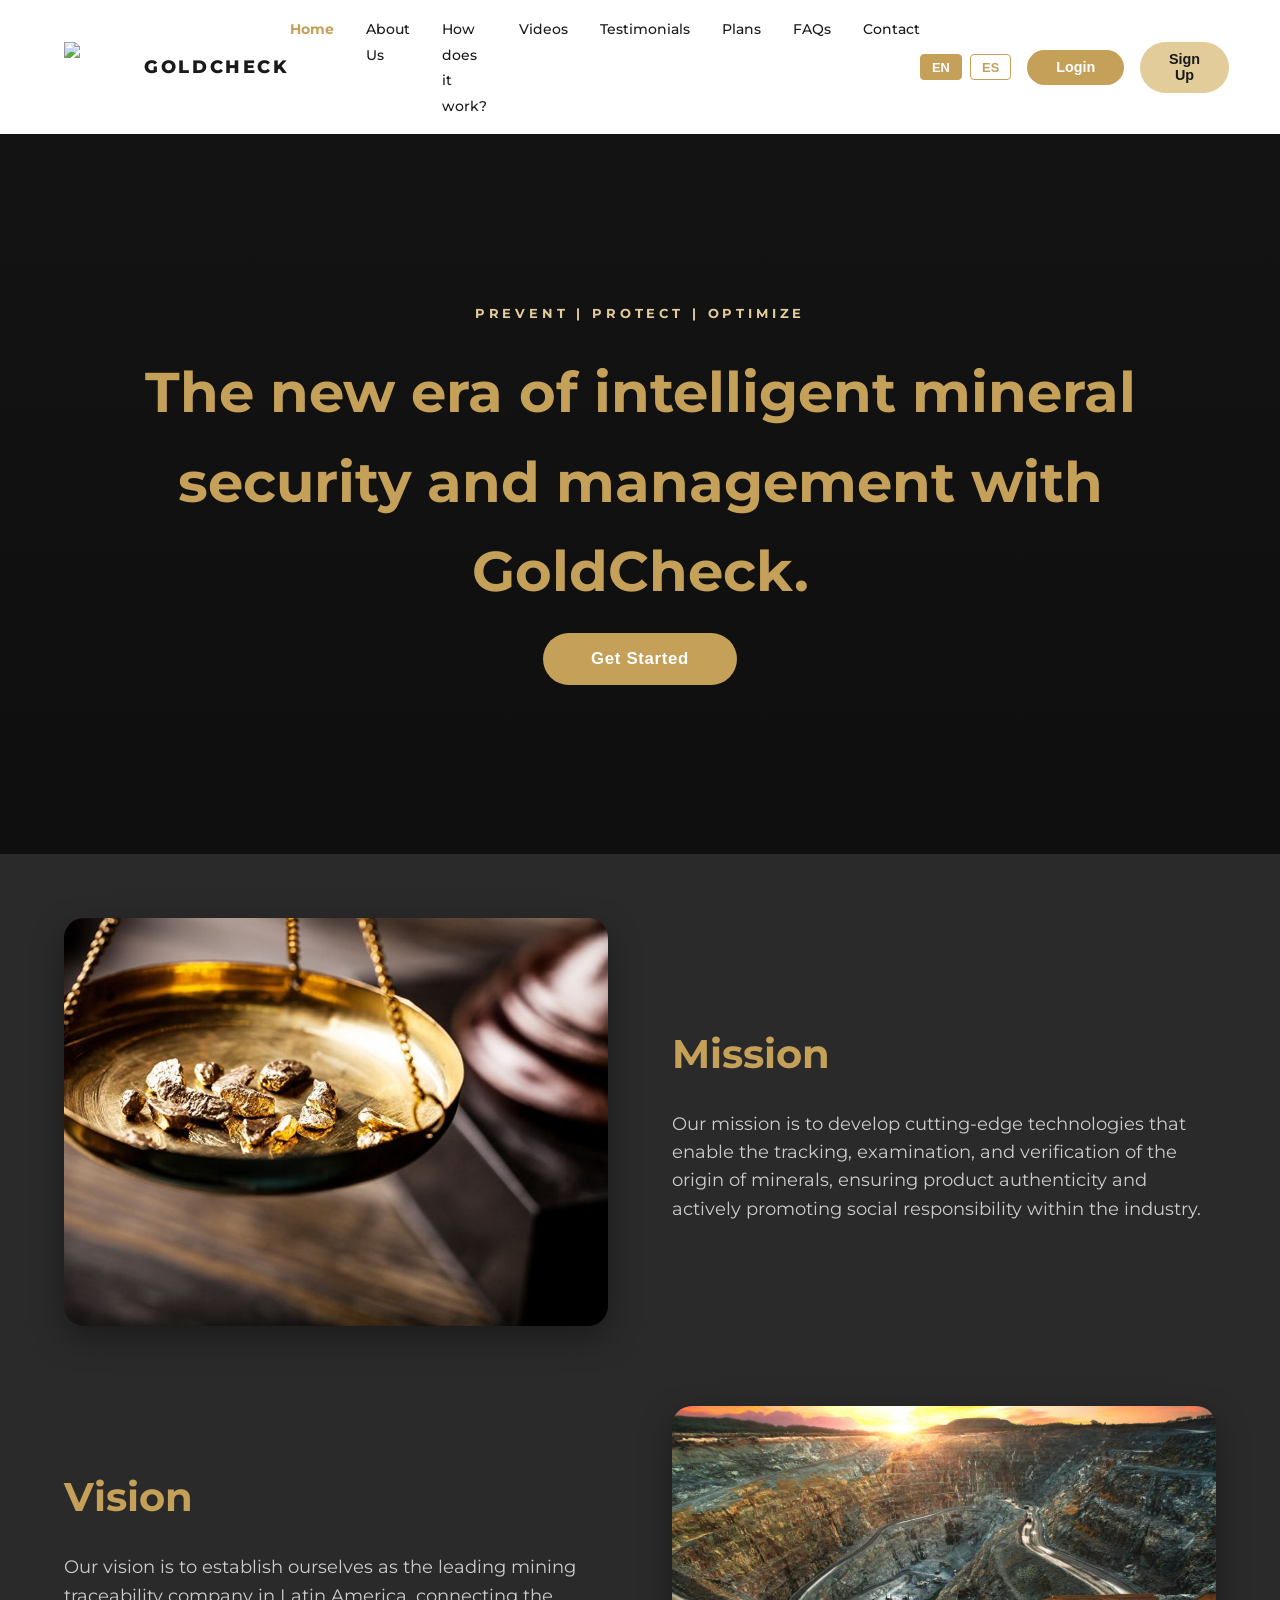
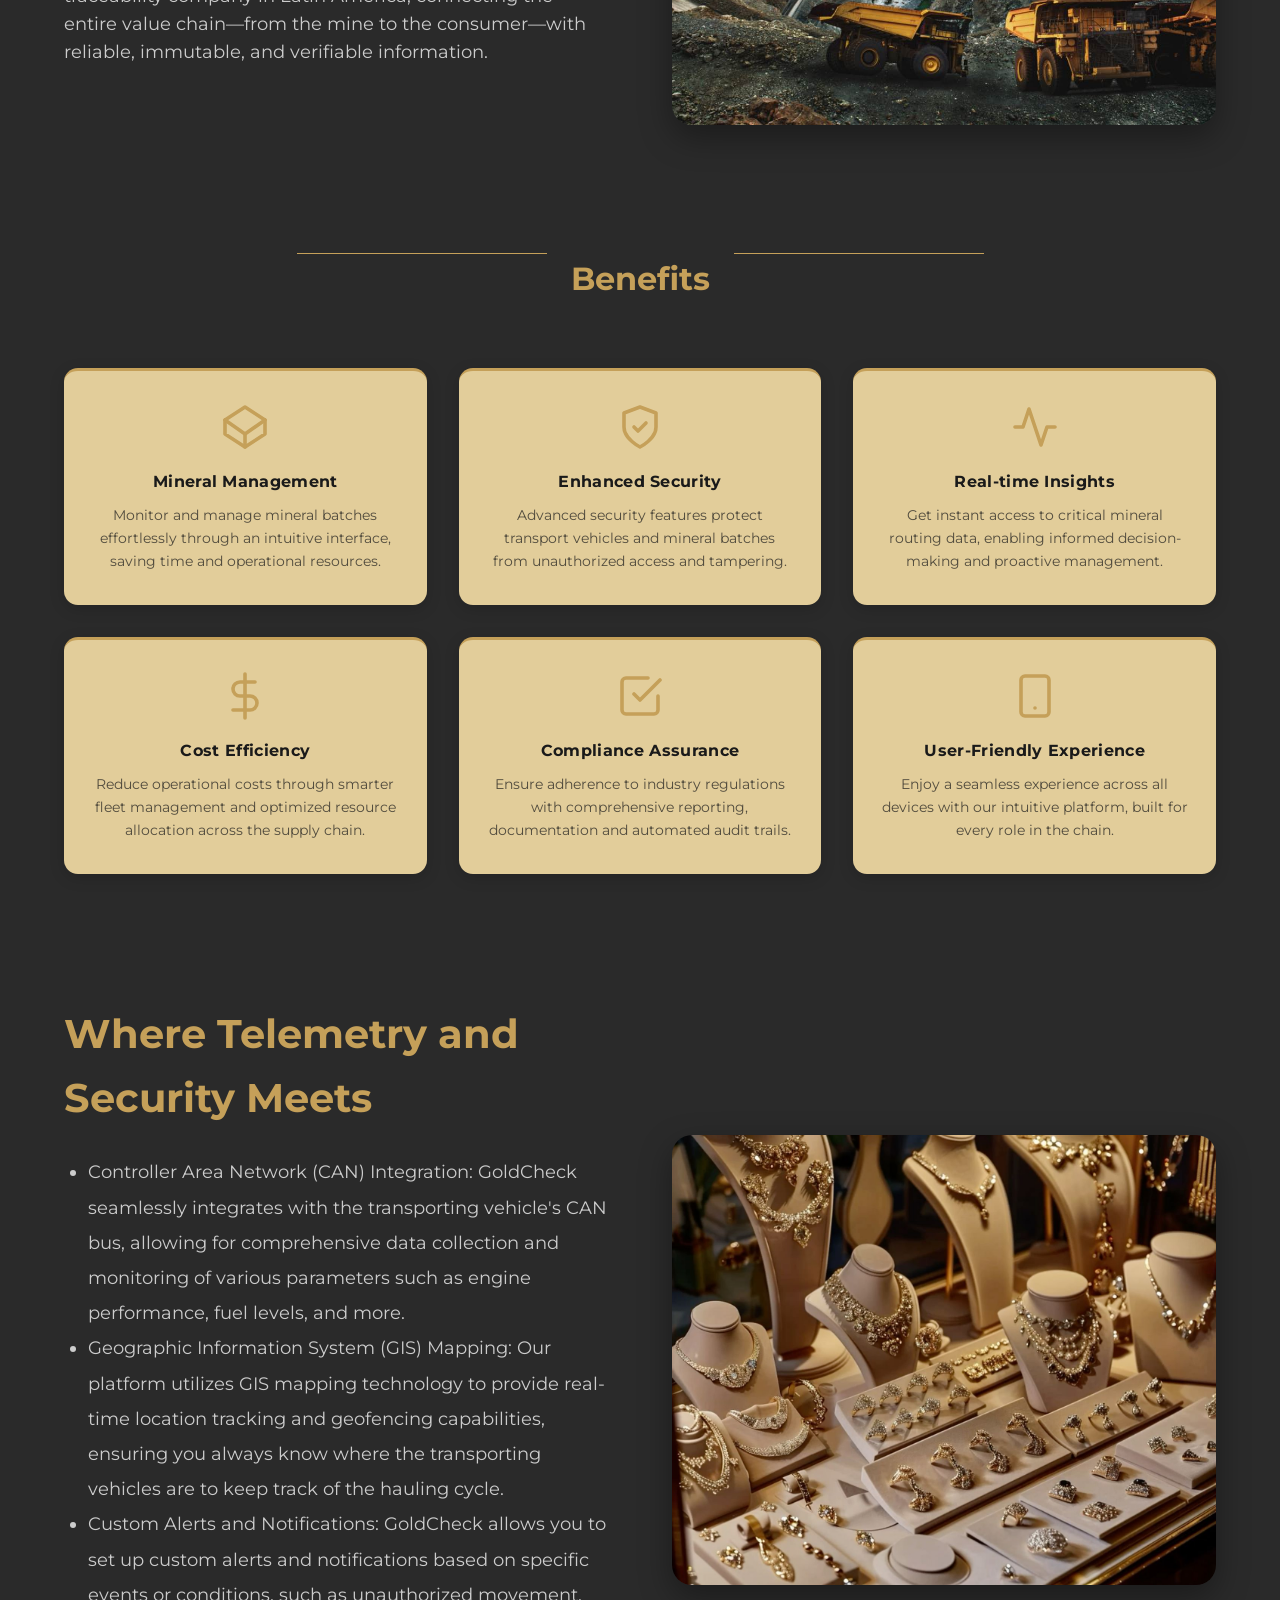
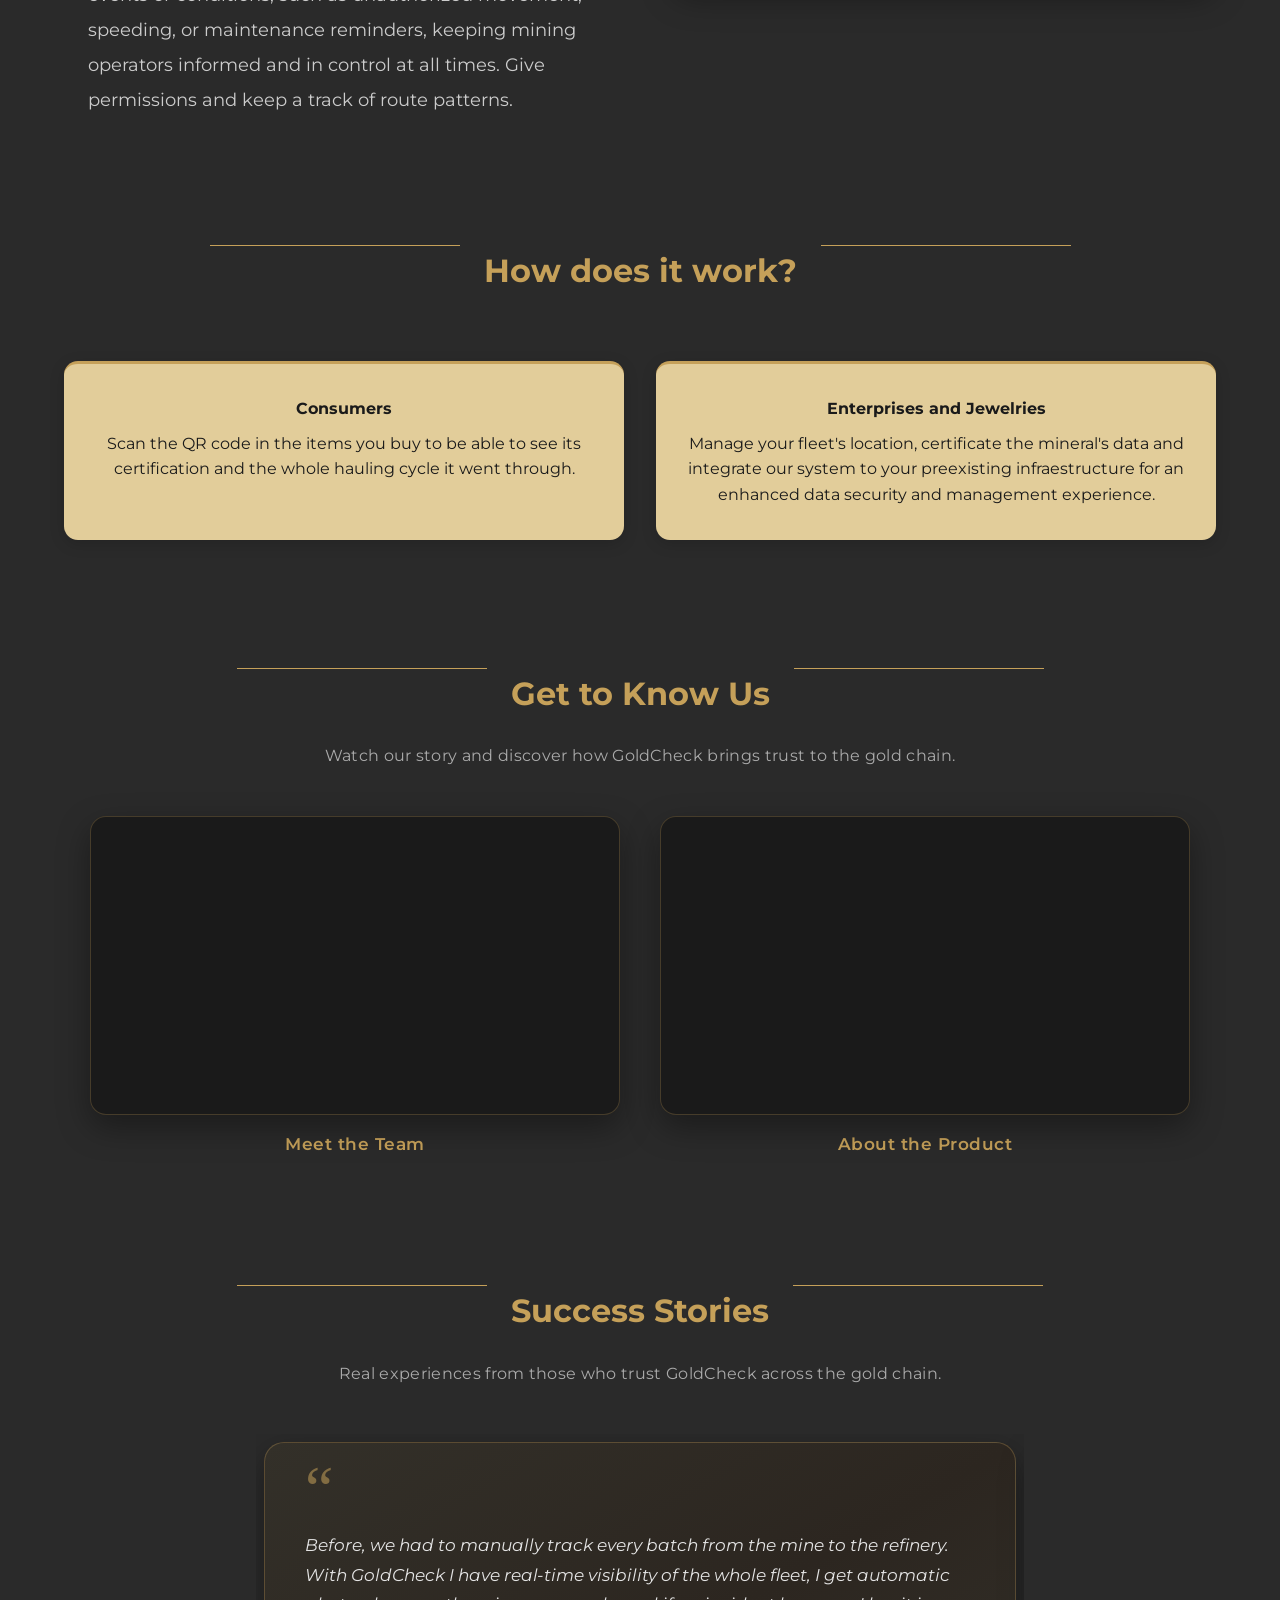
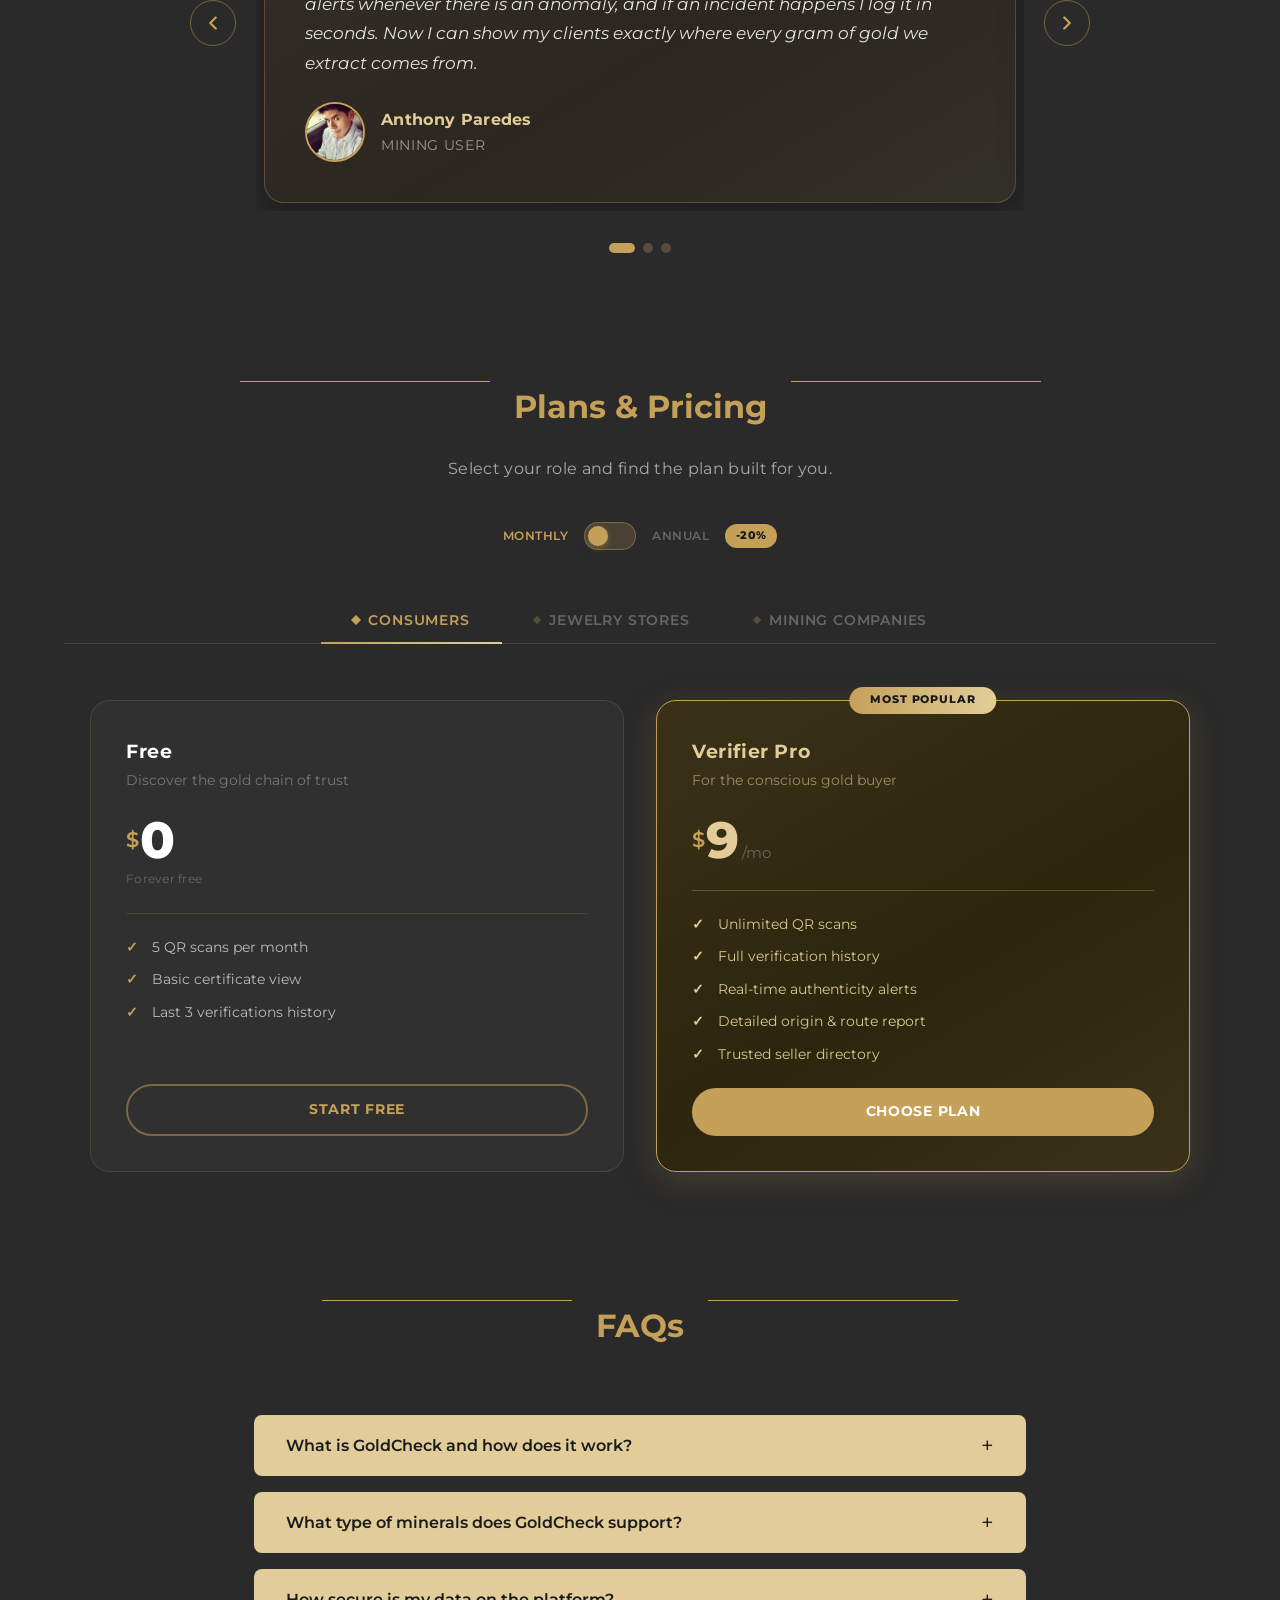
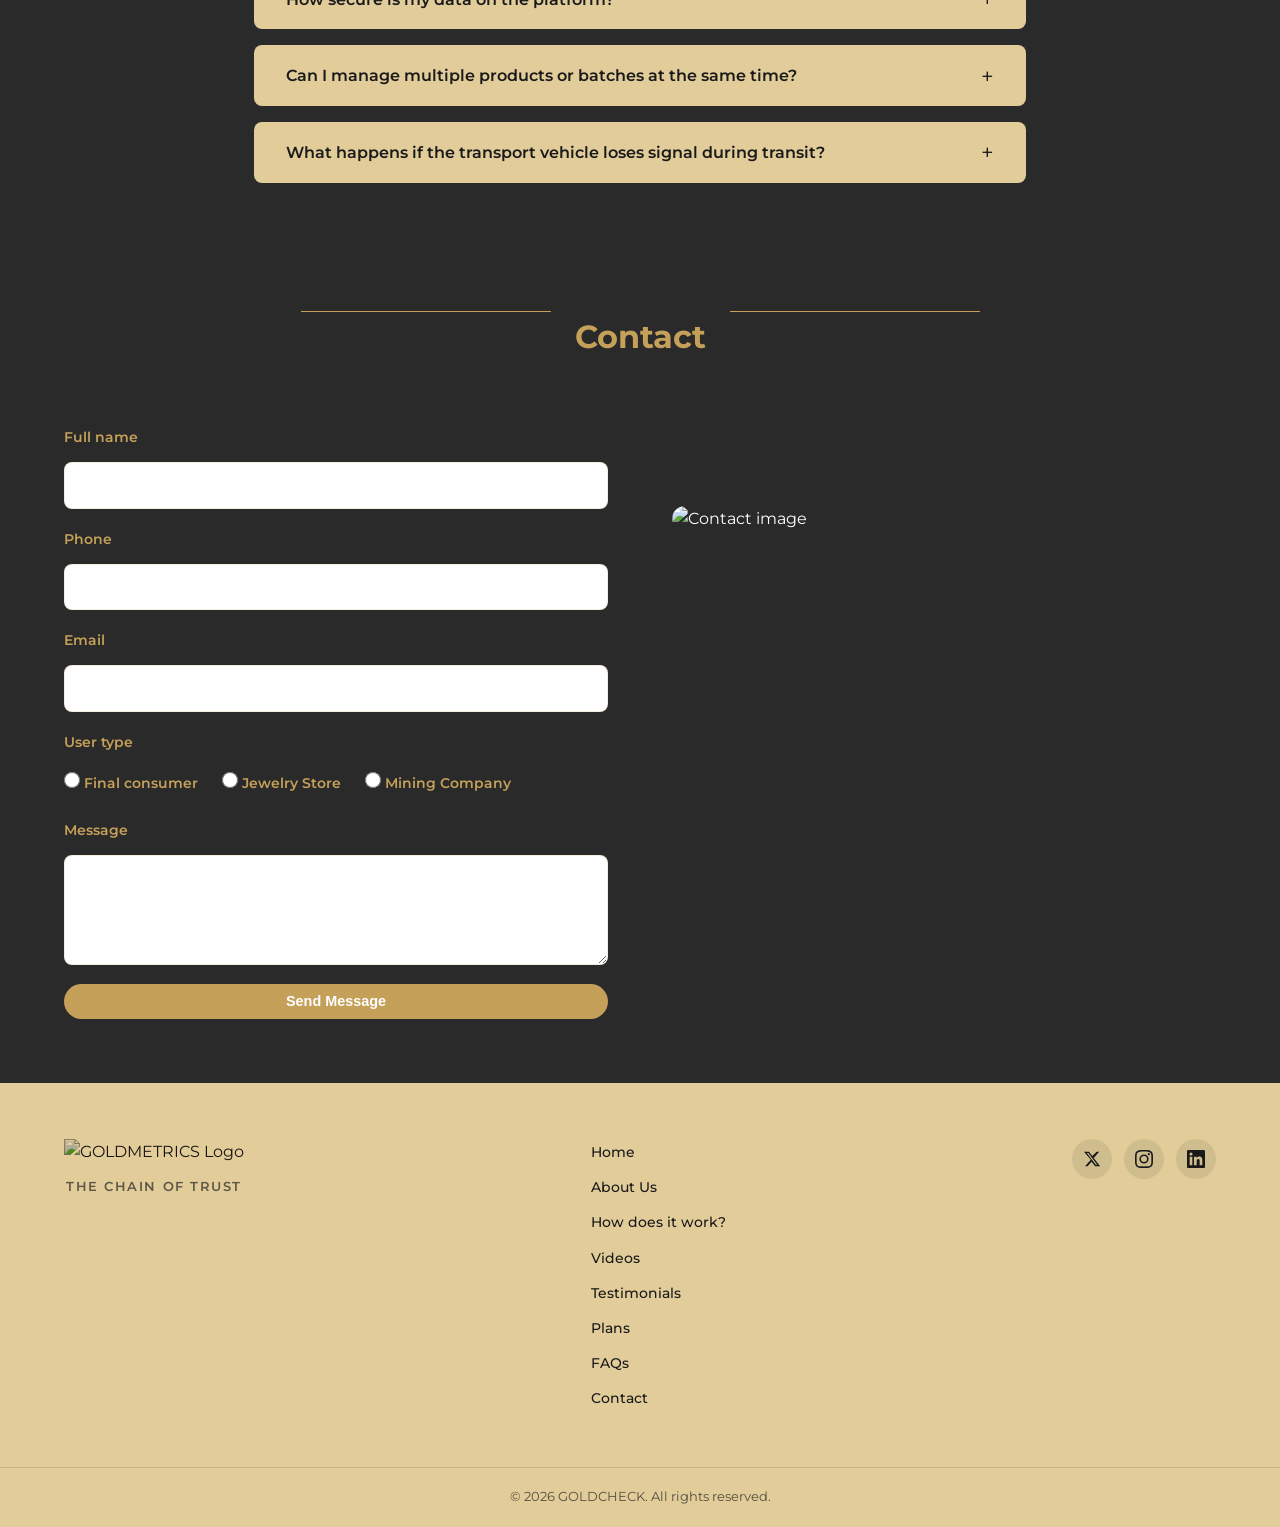
==== commit 195a4d9c: "feat: point auth CTAs to app register/login routes (US01)." ====
--- a/index.html
+++ b/index.html
@@ -52,10 +52,10 @@
             <button class="lang-btn" data-lang="es" aria-label="Cambiar a Español">ES</button>
         </div>
 
-        <a data-app-link href="#">
+        <a data-app-link="login" href="#">
             <button class="btn btn-gold" data-i18n="cta.login">Login</button>
         </a>
-        <a data-app-link href="#">
+        <a data-app-link="register" href="#">
             <button class="btn btn-light" data-i18n="cta.signup">Sign Up</button>
         </a>
     </div>
@@ -681,6 +681,12 @@
     // App external URL — update here if the deployment URL changes
     const APP_URL = 'https://goldcheck-goldmetrics.netlify.app';
 
+    // App routes (hash-based) — mapped from the [data-app-link] value
+    const APP_ROUTES = {
+        login: '/#/auth/login',
+        register: '/#/auth/register'
+    };
+
     // i18n Configuration
     const i18nConfig = {
         defaultLanguage: 'en',
@@ -750,7 +756,9 @@
 
     function initAppLinks() {
         document.querySelectorAll('[data-app-link]').forEach(el => {
-            el.href = APP_URL;
+            // Default to the registration route unless the link is explicitly "login"
+            const target = el.getAttribute('data-app-link') === 'login' ? 'login' : 'register';
+            el.href = APP_URL + APP_ROUTES[target];
         });
     }
 
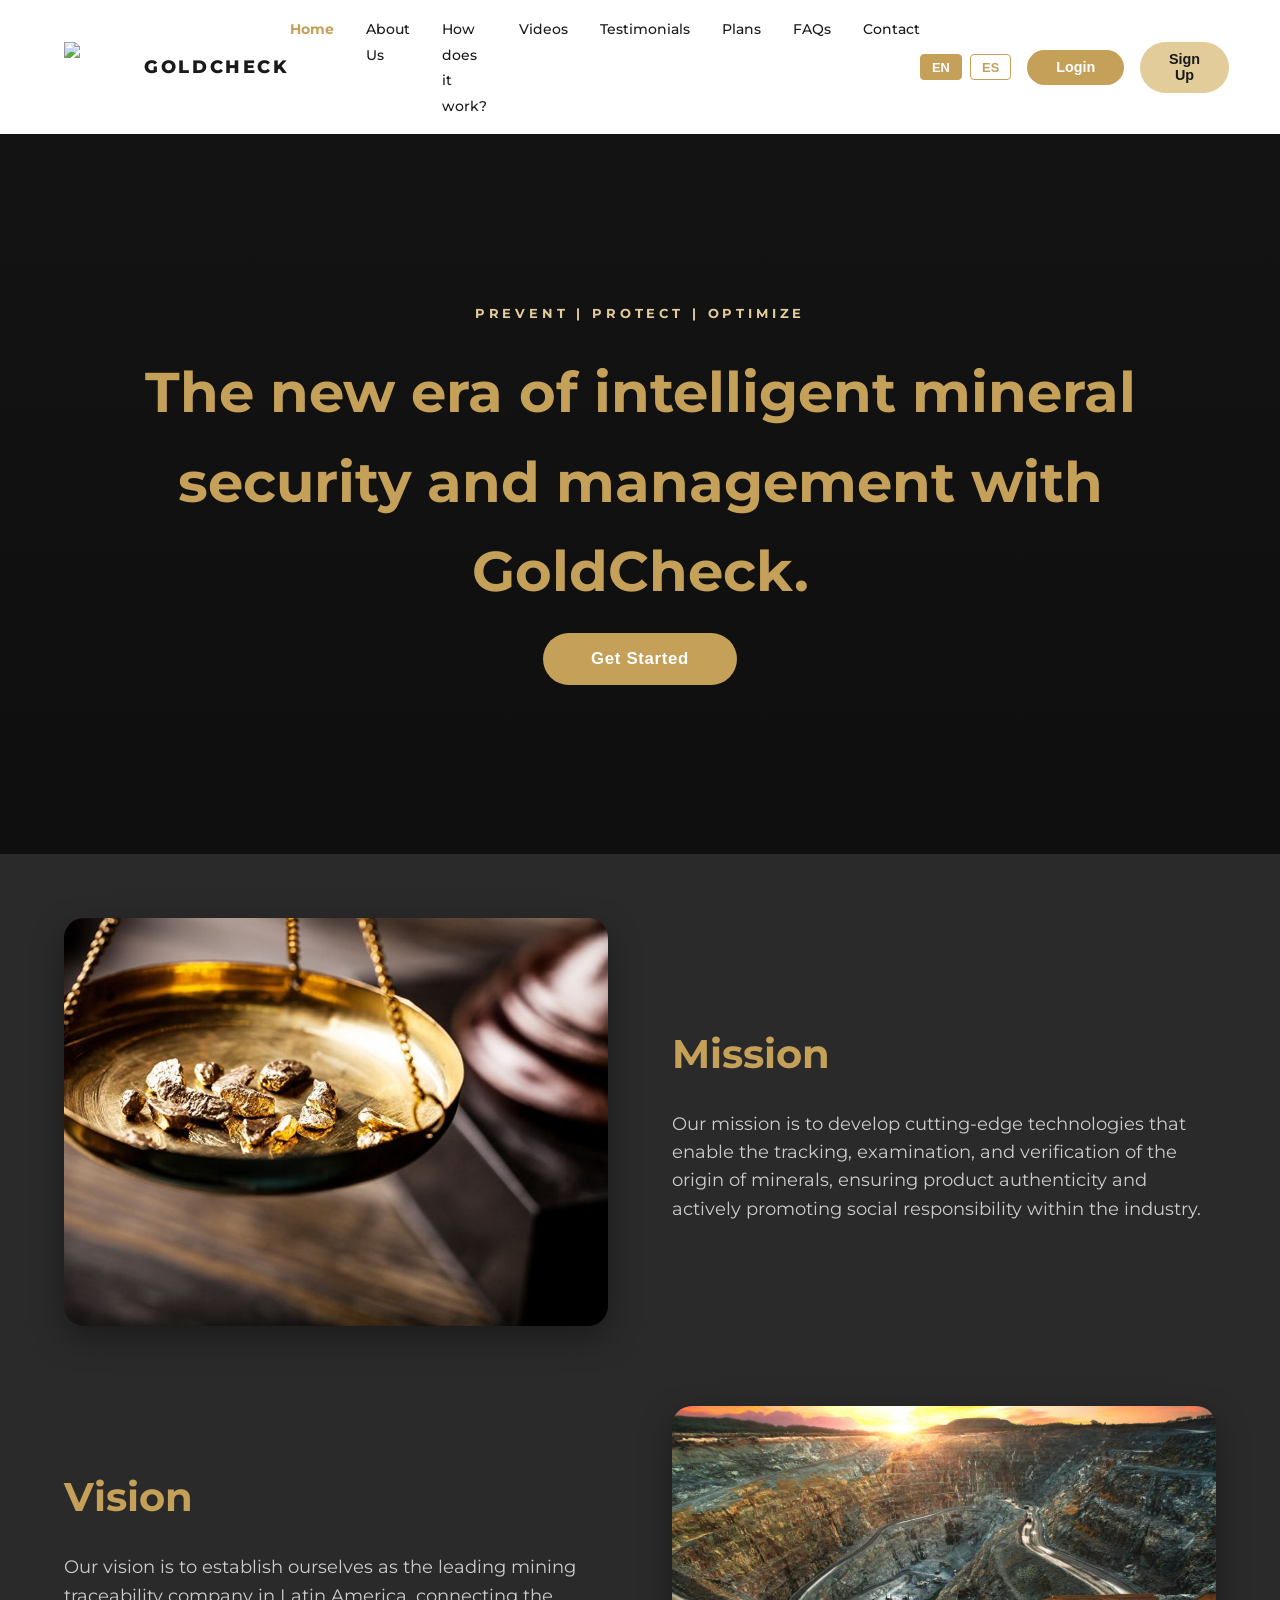
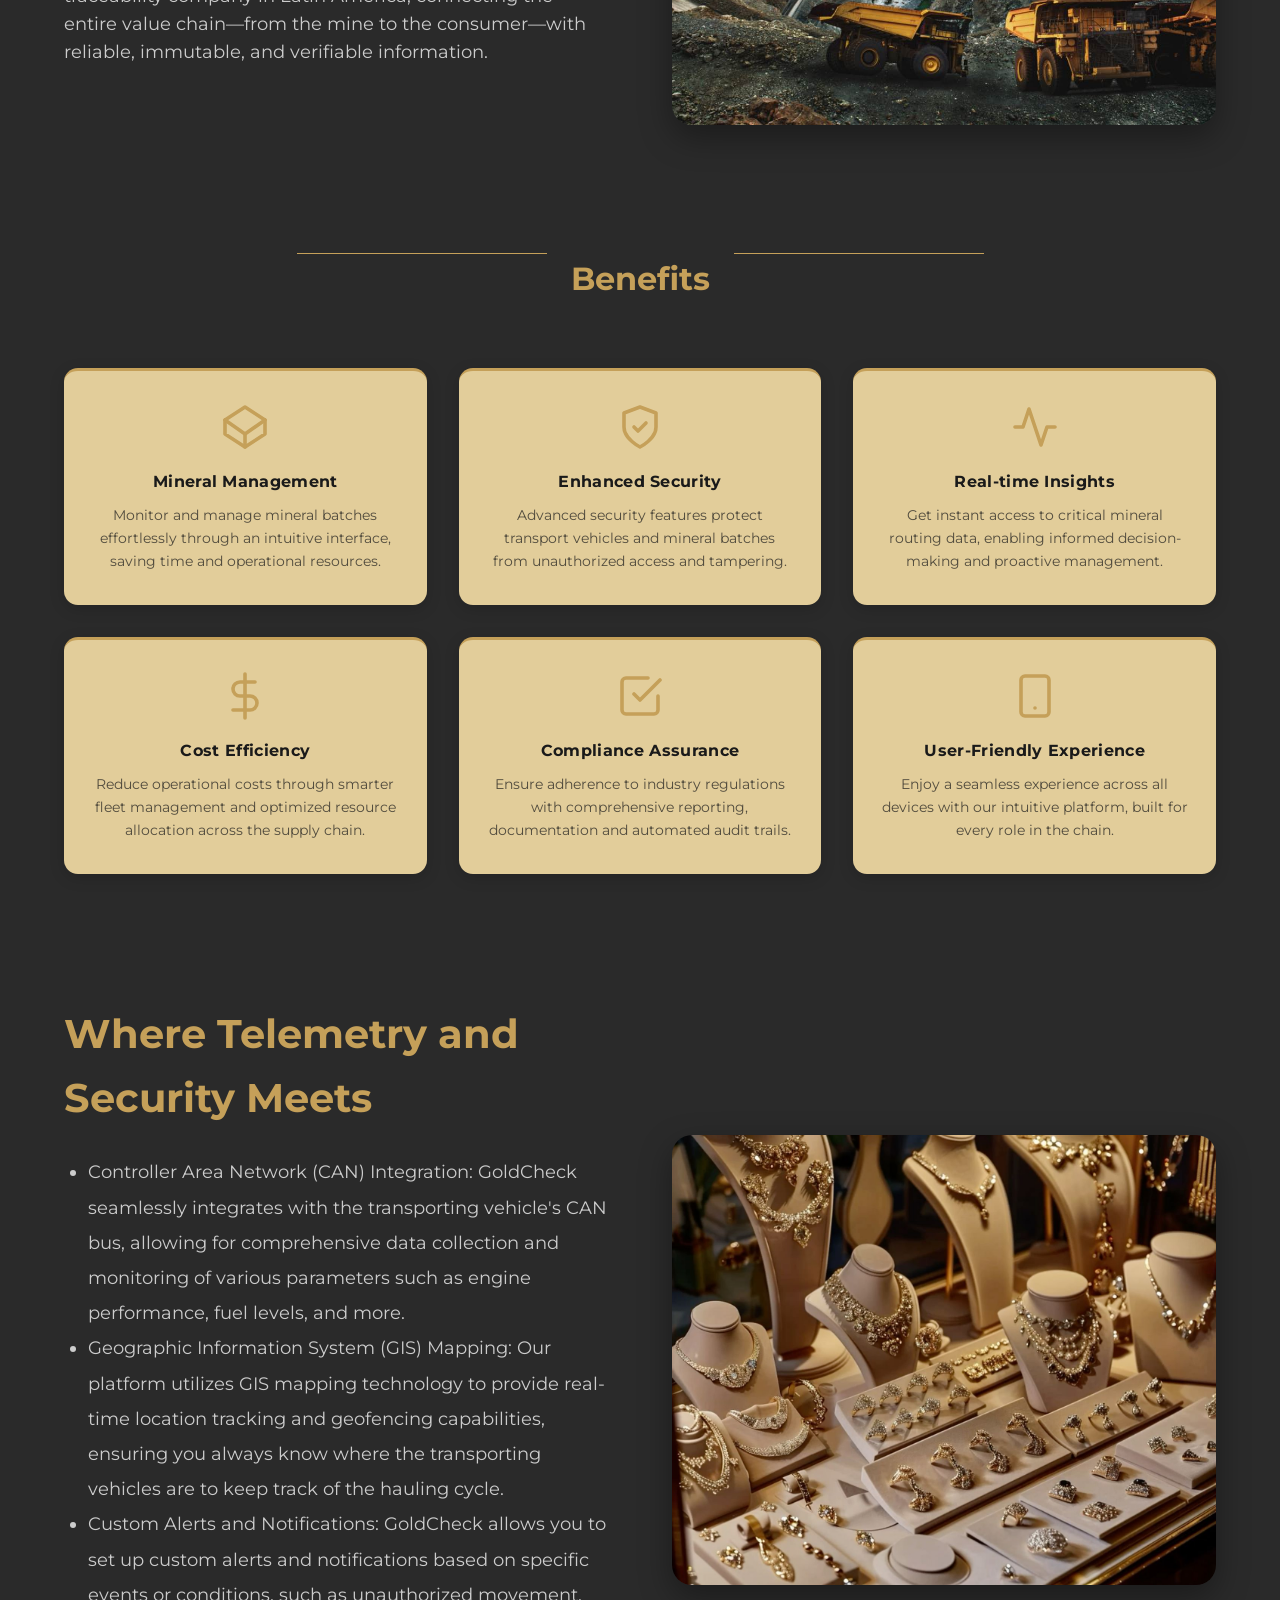
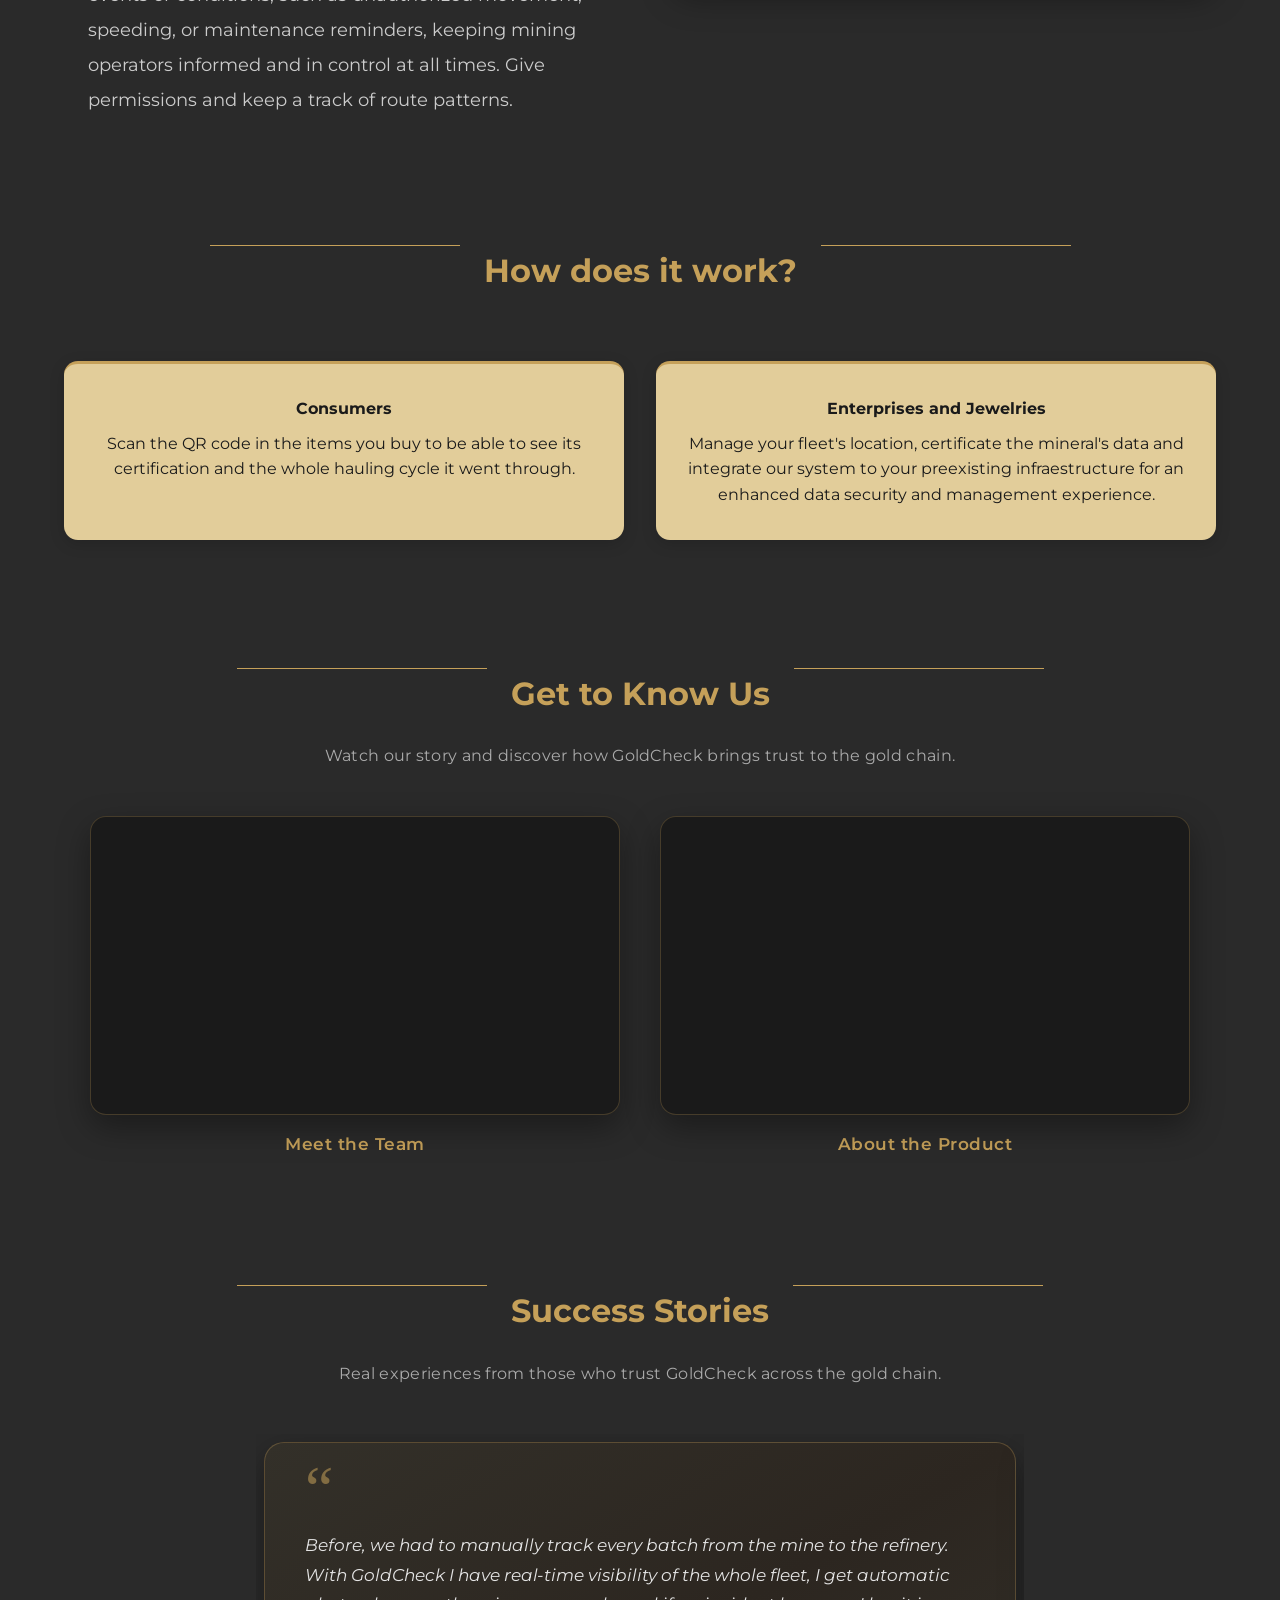
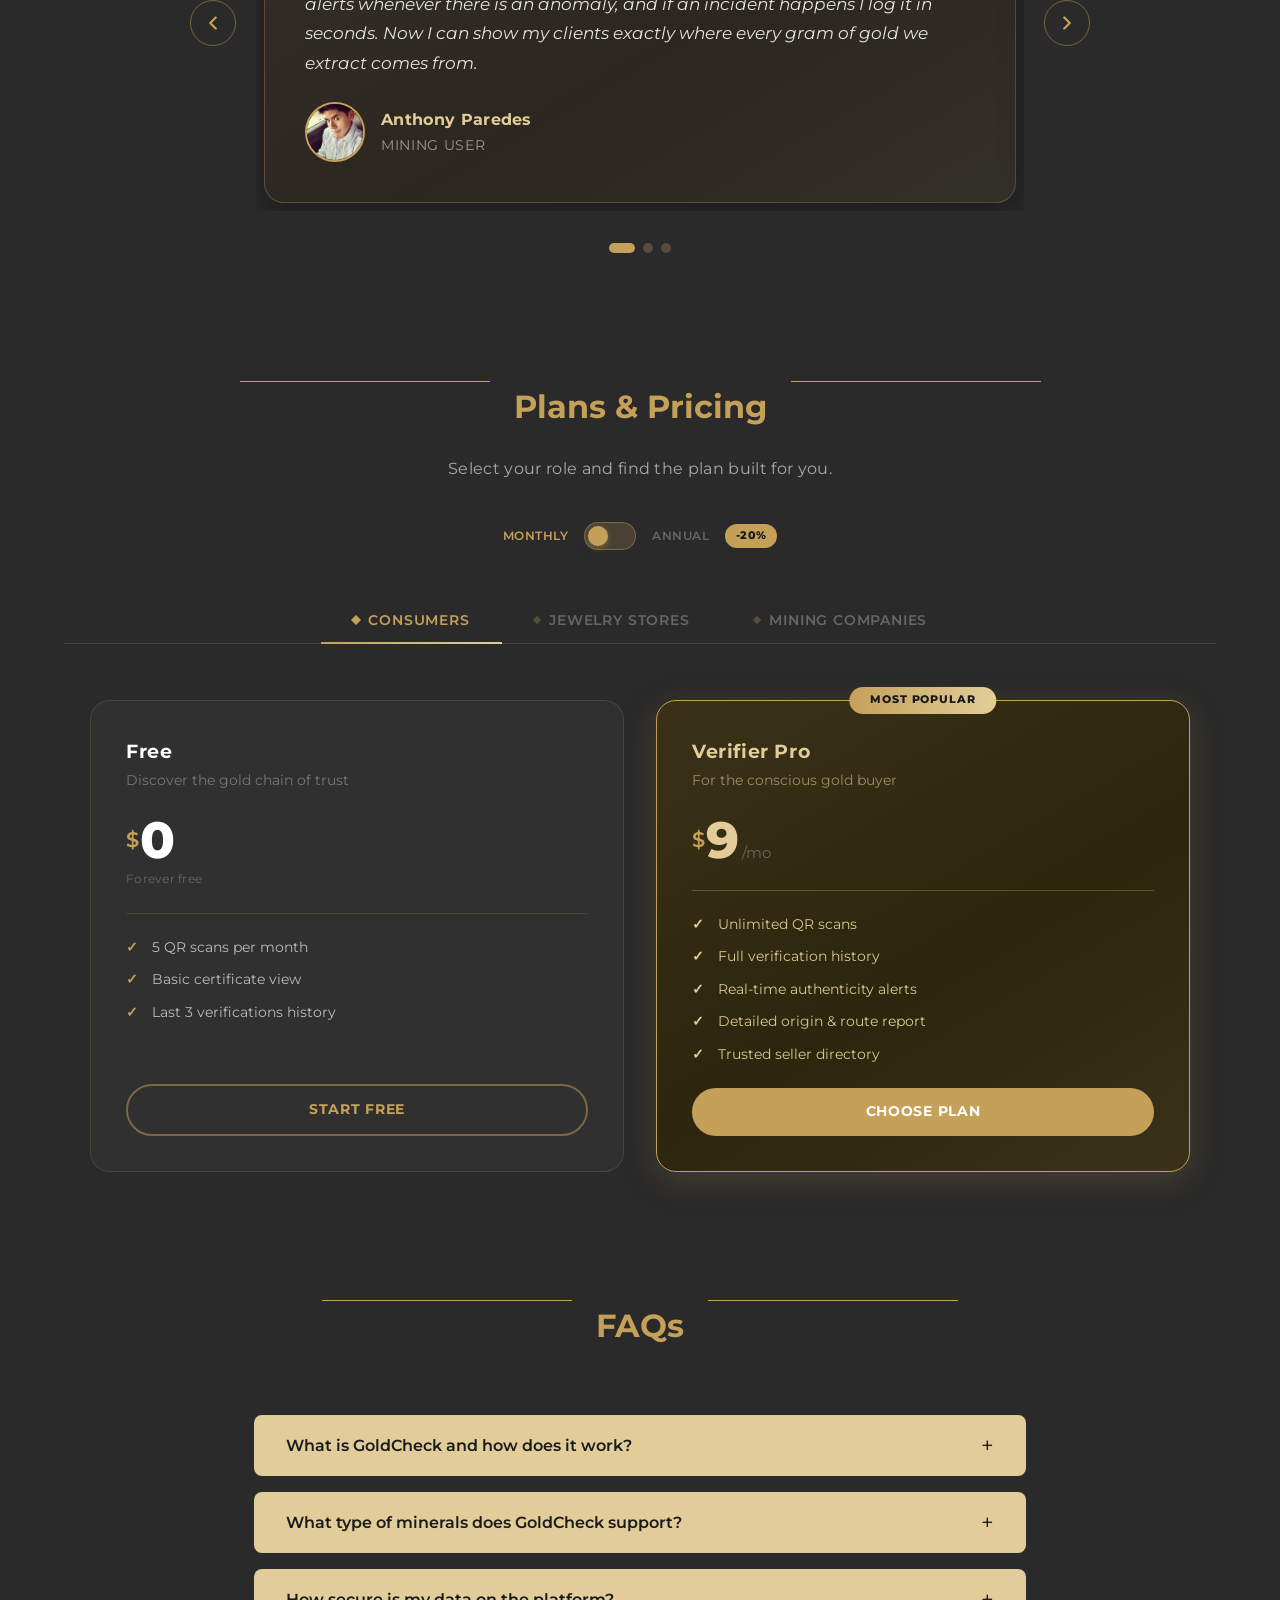
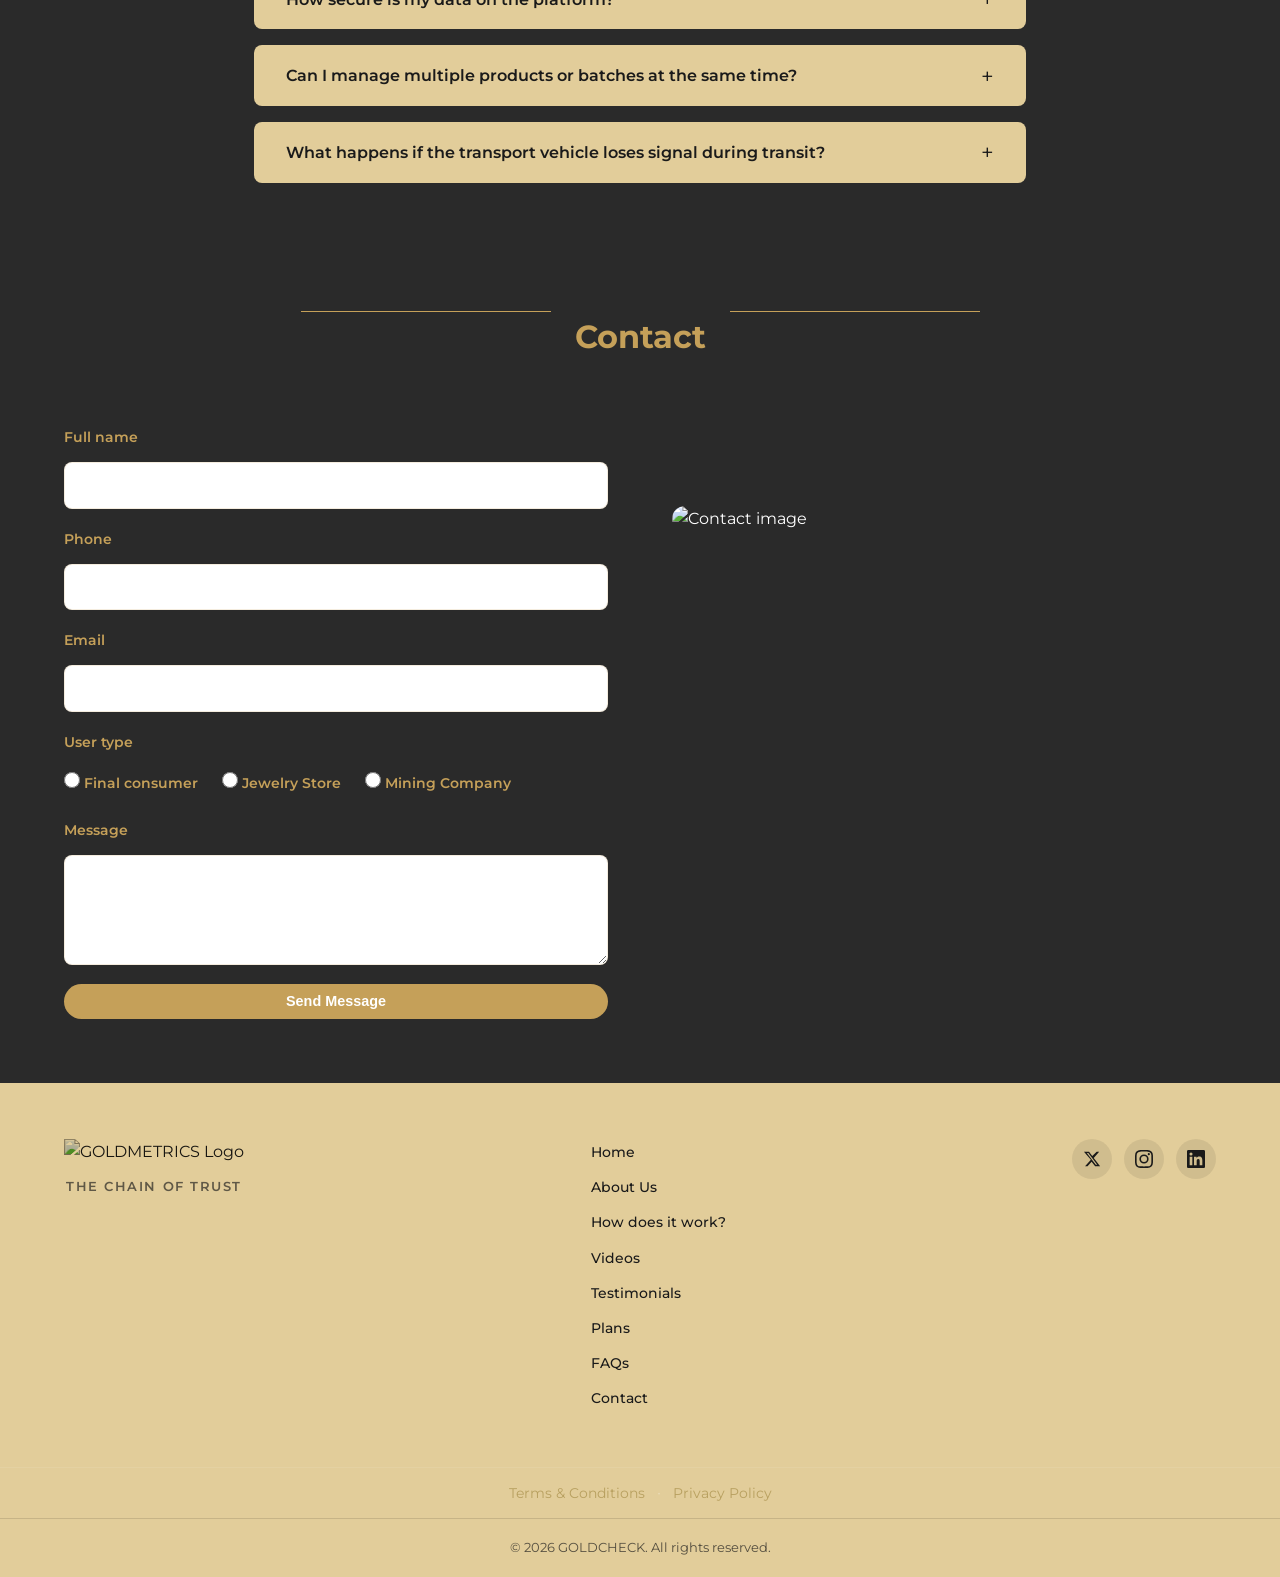
==== commit 042777c6: "feat: add terms & conditions and privacy policy to landing page footer Include legal modals with ful" ====
--- a/index.html
+++ b/index.html
@@ -672,10 +672,59 @@
             </a>
         </div>
     </div>
+    <div class="footer-legal">
+        <a href="#terms-modal" class="footer-legal-link" data-i18n="legal.terms">Terms & Conditions</a>
+        <span class="footer-legal-sep" aria-hidden="true">·</span>
+        <a href="#privacy-modal" class="footer-legal-link" data-i18n="legal.privacy">Privacy Policy</a>
+    </div>
     <div class="footer-bottom">
         <p data-i18n="rights.content">© 2026 GOLDCHECK. All rights reserved.</p>
     </div>
 </footer>
+
+<!-- Terms & Conditions Modal -->
+<div id="terms-modal" class="legal-modal" role="dialog" aria-modal="true" aria-labelledby="terms-title">
+    <div class="legal-modal-content">
+        <button class="legal-modal-close" aria-label="Close">&times;</button>
+        <h2 id="terms-title" data-i18n="legal.termsTitle">Terms & Conditions of Service</h2>
+        <div class="legal-body">
+            <p data-i18n="legal.termsIntro">Welcome to GoldCheck, a mineral traceability platform operated by GoldMetrics. By accessing or using our services you agree to be bound by these terms.</p>
+            <h3 data-i18n="legal.termsAcceptTitle">1. Acceptance of Terms</h3>
+            <p data-i18n="legal.termsAccept">By creating an account or using any GoldCheck service, you confirm that you have read, understood and agree to these Terms & Conditions. If you do not agree, you must not use the platform.</p>
+            <h3 data-i18n="legal.termsUseTitle">2. Permitted Use</h3>
+            <p data-i18n="legal.termsUse">GoldCheck is intended for lawful mineral traceability, certification verification and supply-chain transparency purposes. You agree not to misuse the platform, falsify traceability records or attempt to circumvent verification mechanisms.</p>
+            <h3 data-i18n="legal.termsDataTitle">3. Data & Privacy</h3>
+            <p data-i18n="legal.termsData">We collect and process personal data in accordance with our Privacy Policy. Production and extraction data submitted by mining operators is treated as confidential and is only shared with authorized parties within the supply chain.</p>
+            <h3 data-i18n="legal.termsIpTitle">4. Intellectual Property</h3>
+            <p data-i18n="legal.termsIp">All content, trademarks, logos and software on GoldCheck are the property of GoldMetrics. You may not reproduce, distribute or create derivative works without prior written consent.</p>
+            <h3 data-i18n="legal.termsLiabilityTitle">5. Limitation of Liability</h3>
+            <p data-i18n="legal.termsLiability">GoldCheck provides traceability information on an &quot;as-is&quot; basis. GoldMetrics shall not be liable for indirect, incidental or consequential damages arising from the use of the platform.</p>
+            <h3 data-i18n="legal.termsEthicsTitle">6. Professional Ethics</h3>
+            <p data-i18n="legal.termsEthics">GoldMetrics operates in accordance with the ACM/IEEE Software Engineering Code of Ethics and the CIP Code of Ethics, promoting transparency, honesty and responsibility in all aspects of the platform.</p>
+            <h3 data-i18n="legal.termsChangesTitle">7. Changes to Terms</h3>
+            <p data-i18n="legal.termsChanges">We reserve the right to update these terms at any time. Continued use of the platform after changes constitutes acceptance of the revised terms.</p>
+        </div>
+    </div>
+</div>
+
+<!-- Privacy Policy Modal -->
+<div id="privacy-modal" class="legal-modal" role="dialog" aria-modal="true" aria-labelledby="privacy-title">
+    <div class="legal-modal-content">
+        <button class="legal-modal-close" aria-label="Close">&times;</button>
+        <h2 id="privacy-title" data-i18n="legal.privacyTitle">Privacy Policy</h2>
+        <div class="legal-body">
+            <p data-i18n="legal.privacyIntro">GoldMetrics is committed to protecting your privacy. This policy explains how we collect, use and safeguard your personal information when you use the GoldCheck platform.</p>
+            <h3 data-i18n="legal.privacyCollectTitle">1. Information We Collect</h3>
+            <p data-i18n="legal.privacyCollect">We collect information you provide directly (name, email, company details) and data generated through platform usage (traceability records, verification logs, analytics).</p>
+            <h3 data-i18n="legal.privacyUseTitle">2. How We Use Your Information</h3>
+            <p data-i18n="legal.privacyUse">Your information is used to provide traceability services, generate certifications, improve platform functionality and communicate important updates. We do not sell your personal data to third parties.</p>
+            <h3 data-i18n="legal.privacySecurityTitle">3. Data Security</h3>
+            <p data-i18n="legal.privacySecurity">We implement industry-standard security measures including encryption, access controls and regular audits to protect your data against unauthorized access, alteration or destruction.</p>
+            <h3 data-i18n="legal.privacyContactTitle">4. Contact</h3>
+            <p data-i18n="legal.privacyContact">For questions about this Privacy Policy, contact us at privacy@goldmetrics.com.</p>
+        </div>
+    </div>
+</div>
 
 <script>
     // App external URL — update here if the deployment URL changes
@@ -798,34 +847,71 @@
         const feedback = document.getElementById('form-feedback');
         if (!saveBtn || !feedback) return;
 
+        const nameEl = document.getElementById('contact-name');
+        const phoneEl = document.getElementById('contact-phone');
+        const emailEl = document.getElementById('contact-email');
+        const messageEl = document.getElementById('contact-message');
+        const radios = document.querySelectorAll('input[name="user-type"]');
+        const radioGroup = document.querySelector('.radio-group');
+        const emailRegex = /^[^\s@]+@[^\s@]+\.[^\s@]+$/;
+
+        const getLang = () => localStorage.getItem('language') || 'en';
+
+        // Per-field, localized messages
+        const messages = {
+            name:         { es: 'Por favor ingresa tu nombre completo.', en: 'Please enter your full name.' },
+            phone:        { es: 'Por favor ingresa tu teléfono.', en: 'Please enter your phone number.' },
+            emailEmpty:   { es: 'Por favor ingresa tu correo.', en: 'Please enter your email.' },
+            emailInvalid: { es: 'Ingresa un correo electrónico válido.', en: 'Please enter a valid email address.' },
+            message:      { es: 'Por favor escribe tu mensaje.', en: 'Please write your message.' },
+            userType:     { es: 'Por favor selecciona un tipo de usuario.', en: 'Please select a user type.' },
+            success:      { es: '¡Gracias! Tu mensaje ha sido guardado correctamente.', en: 'Thank you! Your message has been saved successfully.' }
+        };
+
+        function clearError(el) {
+            el.classList.remove('input-error');
+            el.removeAttribute('aria-invalid');
+        }
+
+        function failField(el, message) {
+            el.classList.add('input-error');
+            el.setAttribute('aria-invalid', 'true');
+            showFeedback(feedback, 'error', message);
+            el.focus();
+        }
+
+        // Remove the error highlight as soon as the user fixes the field
+        [nameEl, phoneEl, emailEl, messageEl].forEach(el => {
+            el.addEventListener('input', () => clearError(el));
+        });
+        radios.forEach(r => {
+            r.addEventListener('change', () => radioGroup && radioGroup.classList.remove('input-error'));
+        });
+
         saveBtn.addEventListener('click', () => {
-            const name = document.getElementById('contact-name').value.trim();
-            const phone = document.getElementById('contact-phone').value.trim();
-            const email = document.getElementById('contact-email').value.trim();
+            const l = getLang();
+
+            // Validate one field at a time and stop at the first invalid one
+            if (!nameEl.value.trim())  { failField(nameEl, messages.name[l]); return; }
+            if (!phoneEl.value.trim()) { failField(phoneEl, messages.phone[l]); return; }
+            if (!emailEl.value.trim()) { failField(emailEl, messages.emailEmpty[l]); return; }
+            if (!emailRegex.test(emailEl.value.trim())) { failField(emailEl, messages.emailInvalid[l]); return; }
+            if (!messageEl.value.trim()) { failField(messageEl, messages.message[l]); return; }
+
             const selectedRadio = document.querySelector('input[name="user-type"]:checked');
-            const message = document.getElementById('contact-message').value.trim();
-
-            const lang = localStorage.getItem('language') || 'en';
-            const errorMsg = lang === 'es'
-                ? 'Por favor completa todos los campos requeridos.'
-                : 'Please fill in all required fields.';
-            const radioErrorMsg = lang === 'es'
-                ? 'Por favor selecciona un tipo de usuario.'
-                : 'Please select a user type.';
-            const successMsg = lang === 'es'
-                ? '¡Gracias! Tu mensaje ha sido guardado correctamente.'
-                : 'Thank you! Your message has been saved successfully.';
-
-            if (!name || !phone || !email || !message) {
-                showFeedback(feedback, 'error', errorMsg);
+            if (!selectedRadio) {
+                if (radioGroup) radioGroup.classList.add('input-error');
+                showFeedback(feedback, 'error', messages.userType[l]);
+                if (radios[0]) radios[0].focus();
                 return;
             }
-            if (!selectedRadio) {
-                showFeedback(feedback, 'error', radioErrorMsg);
-                return;
-            }
-
+
+            const name = nameEl.value.trim();
+            const phone = phoneEl.value.trim();
+            const email = emailEl.value.trim();
+            const message = messageEl.value.trim();
             const userType = selectedRadio.value;
+
             const fileContent =
                 `GoldCheck Contact Form Submission\n` +
                 `-----------------------------------\n` +
@@ -845,13 +931,11 @@
             document.body.removeChild(tempAnchor);
             URL.revokeObjectURL(tempAnchor.href);
 
-            showFeedback(feedback, 'success', successMsg);
-
-            document.getElementById('contact-name').value = '';
-            document.getElementById('contact-phone').value = '';
-            document.getElementById('contact-email').value = '';
-            document.getElementById('contact-message').value = '';
-            if (selectedRadio) selectedRadio.checked = false;
+            showFeedback(feedback, 'success', messages.success[l]);
+
+            [nameEl, phoneEl, emailEl, messageEl].forEach(el => { el.value = ''; clearError(el); });
+            selectedRadio.checked = false;
+            if (radioGroup) radioGroup.classList.remove('input-error');
         });
     }
 
@@ -1023,8 +1107,32 @@
         loadTranslations().then(() => {
             initLanguageSwitcher();
             initContactForm();
+            initLegalModals();
         });
     });
+
+    function initLegalModals() {
+        document.querySelectorAll('.footer-legal-link').forEach(link => {
+            link.addEventListener('click', e => {
+                e.preventDefault();
+                const id = link.getAttribute('href').replace('#', '');
+                const modal = document.getElementById(id);
+                if (modal) modal.classList.add('active');
+            });
+        });
+
+        document.querySelectorAll('.legal-modal-close').forEach(btn => {
+            btn.addEventListener('click', () => {
+                btn.closest('.legal-modal').classList.remove('active');
+            });
+        });
+
+        document.querySelectorAll('.legal-modal').forEach(modal => {
+            modal.addEventListener('click', e => {
+                if (e.target === modal) modal.classList.remove('active');
+            });
+        });
+    }
 </script>
 </body>
 </html>
--- a/style.css
+++ b/style.css
@@ -391,6 +391,18 @@
 
 .form-control:invalid:not(:placeholder-shown) {
   border-color: #ff6b6b;
+}
+
+/* Field-level validation error (set via JS) */
+.form-control.input-error {
+  border-color: #ff6b6b;
+  box-shadow: 0 0 0 3px rgba(220, 53, 69, 0.18);
+}
+
+.radio-group.input-error {
+  border: 1px solid rgba(220, 53, 69, 0.55);
+  border-radius: 8px;
+  padding: 0.6rem 0.8rem;
 }
 
 textarea.form-control {
@@ -1449,3 +1461,86 @@
   .carousel-btn { width: 40px; height: 40px; }
   .carousel-btn svg { width: 18px; height: 18px; }
 }
+
+/* Legal footer links */
+.footer-legal {
+  text-align: center;
+  padding: 0.75rem 0;
+  border-top: 1px solid rgba(255, 255, 255, 0.08);
+}
+
+.footer-legal-link {
+  color: #b8a060;
+  text-decoration: none;
+  font-size: 0.85rem;
+  transition: color 0.2s;
+}
+
+.footer-legal-link:hover { color: #d4af37; }
+
+.footer-legal-sep {
+  color: rgba(255, 255, 255, 0.3);
+  margin: 0 0.5rem;
+}
+
+/* Legal modals */
+.legal-modal {
+  display: none;
+  position: fixed;
+  inset: 0;
+  z-index: 9999;
+  background: rgba(0, 0, 0, 0.7);
+  align-items: center;
+  justify-content: center;
+  padding: 2rem;
+}
+
+.legal-modal.active { display: flex; }
+
+.legal-modal-content {
+  background: #1a1a2e;
+  color: #e0e0e0;
+  border-radius: 12px;
+  max-width: 700px;
+  width: 100%;
+  max-height: 80vh;
+  overflow-y: auto;
+  padding: 2.5rem;
+  position: relative;
+  border: 1px solid rgba(212, 175, 55, 0.2);
+}
+
+.legal-modal-close {
+  position: absolute;
+  top: 1rem;
+  right: 1.25rem;
+  background: none;
+  border: none;
+  color: #b8a060;
+  font-size: 1.75rem;
+  cursor: pointer;
+  line-height: 1;
+  transition: color 0.2s;
+}
+
+.legal-modal-close:hover { color: #d4af37; }
+
+.legal-body h3 {
+  color: #d4af37;
+  font-size: 1.05rem;
+  margin-top: 1.5rem;
+  margin-bottom: 0.5rem;
+}
+
+.legal-body p {
+  font-size: 0.92rem;
+  line-height: 1.7;
+  color: #ccc;
+  margin-bottom: 0.75rem;
+}
+
+#terms-title, #privacy-title {
+  color: #d4af37;
+  font-size: 1.4rem;
+  margin-bottom: 1rem;
+}
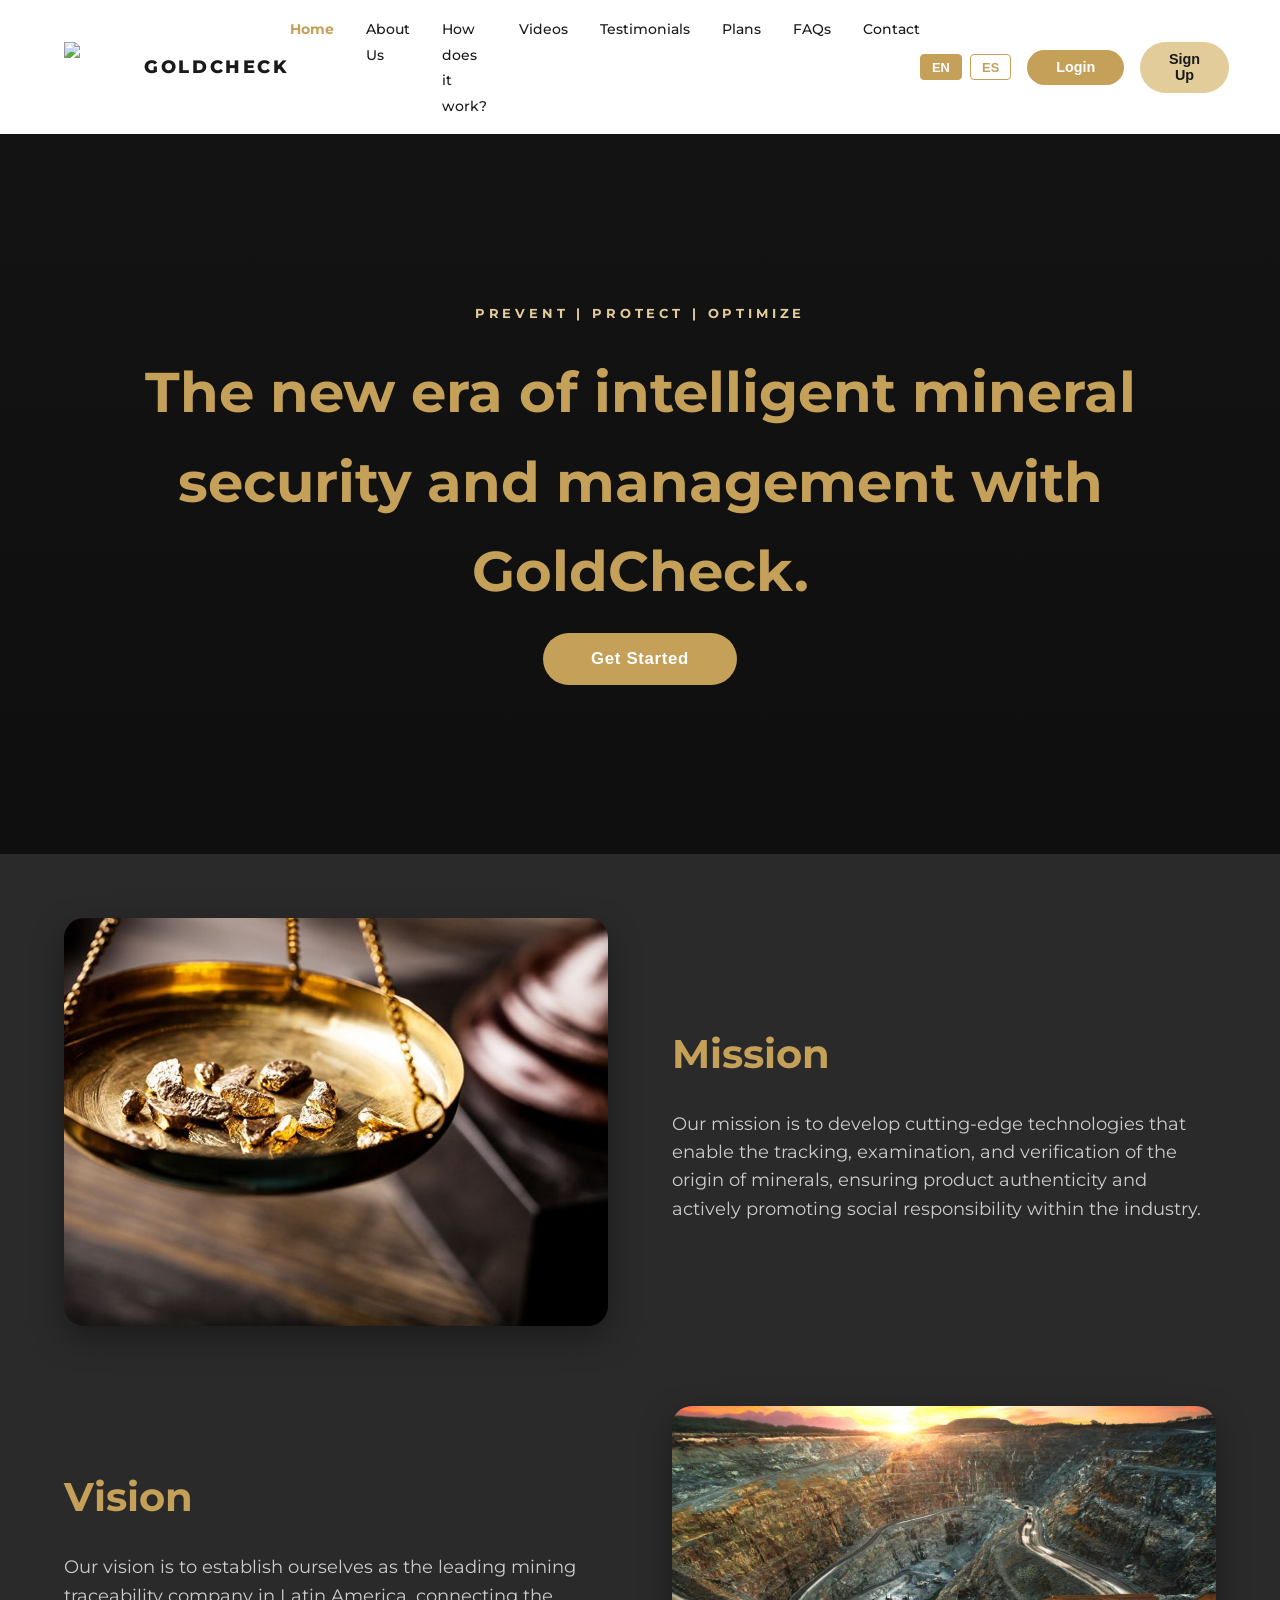
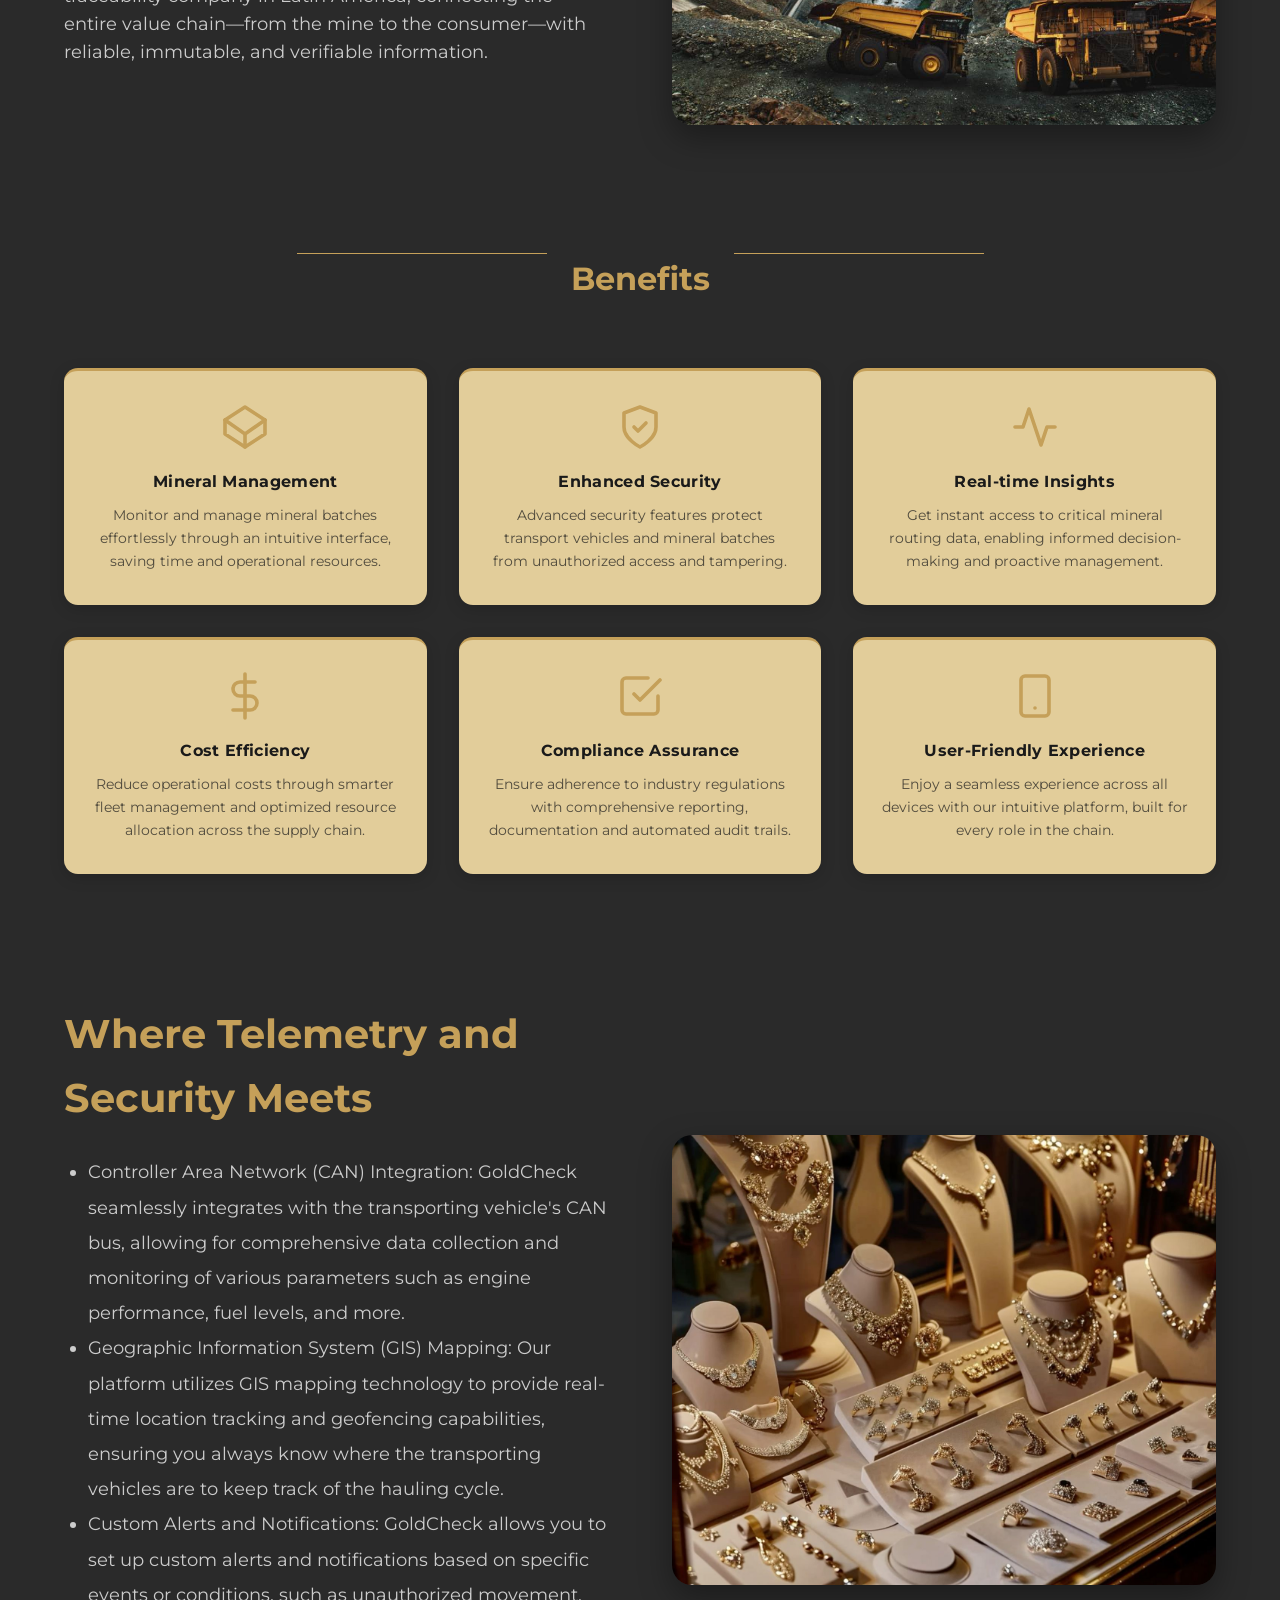
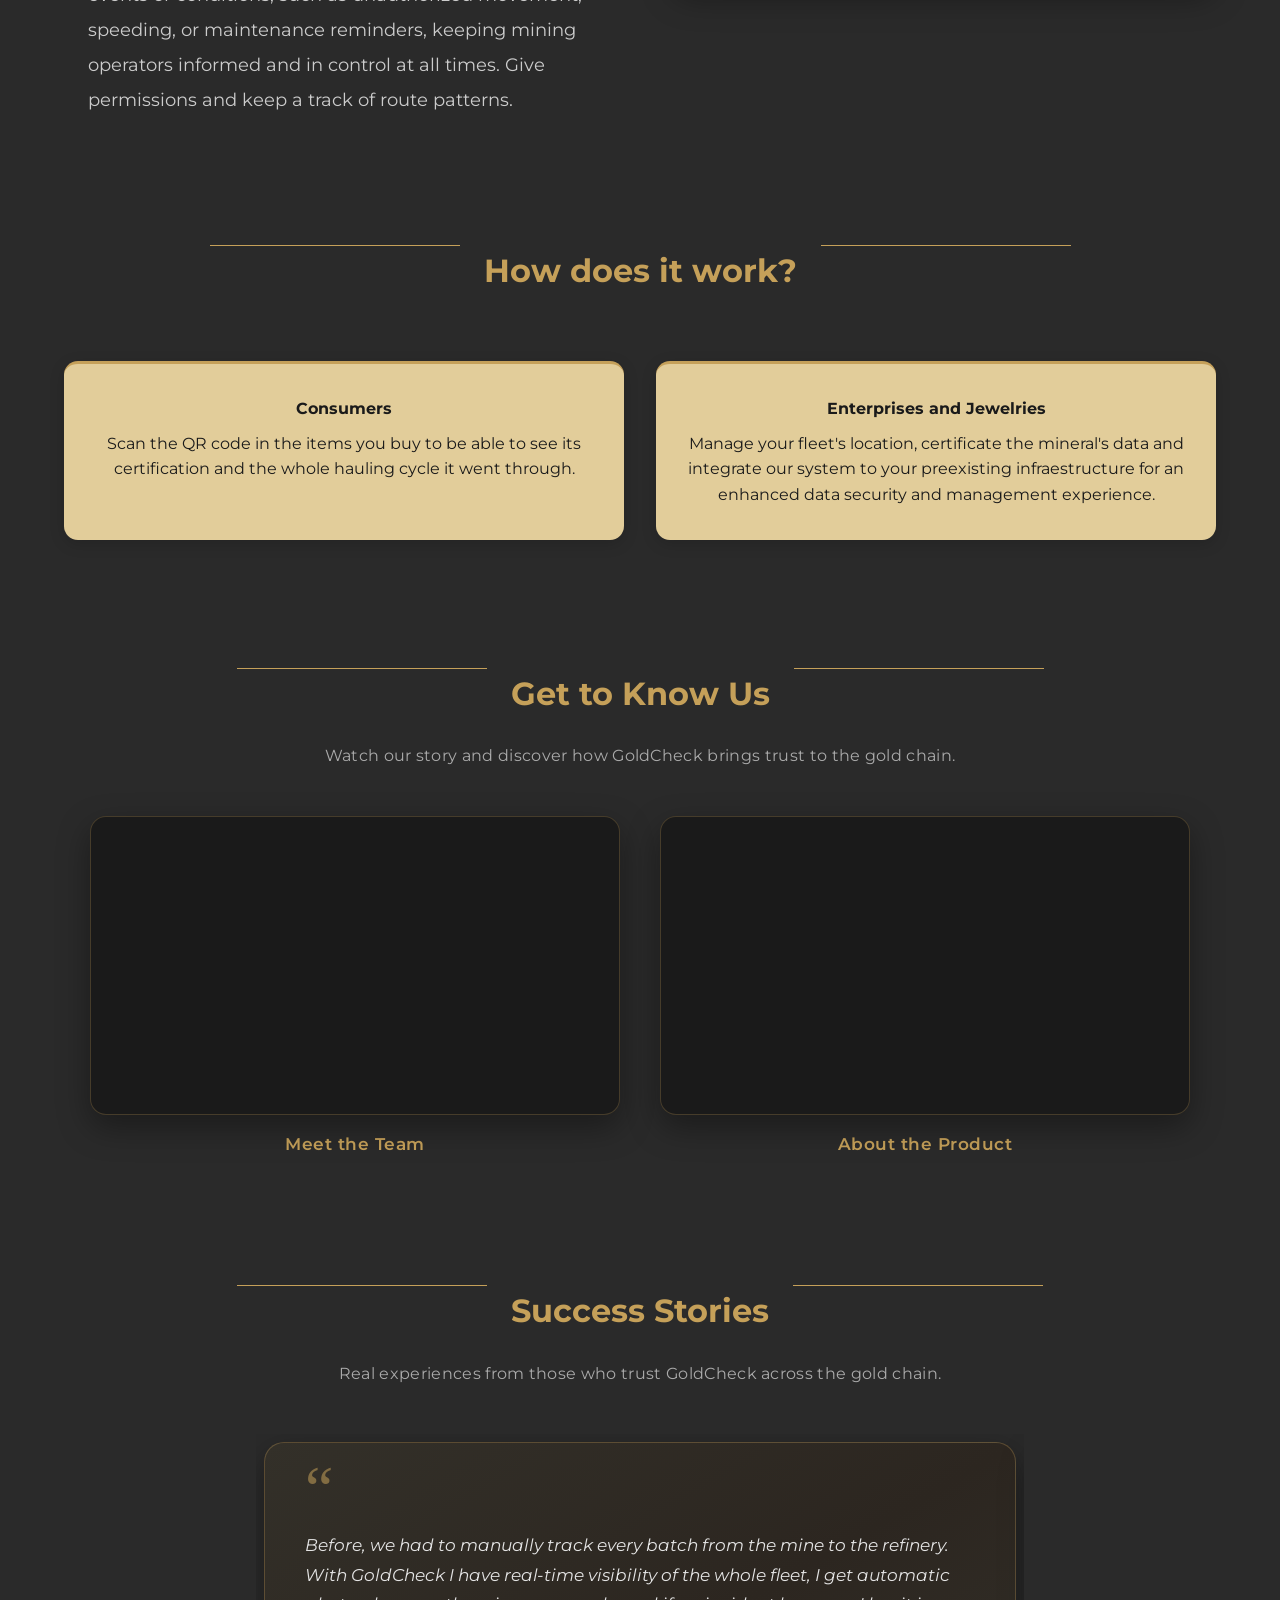
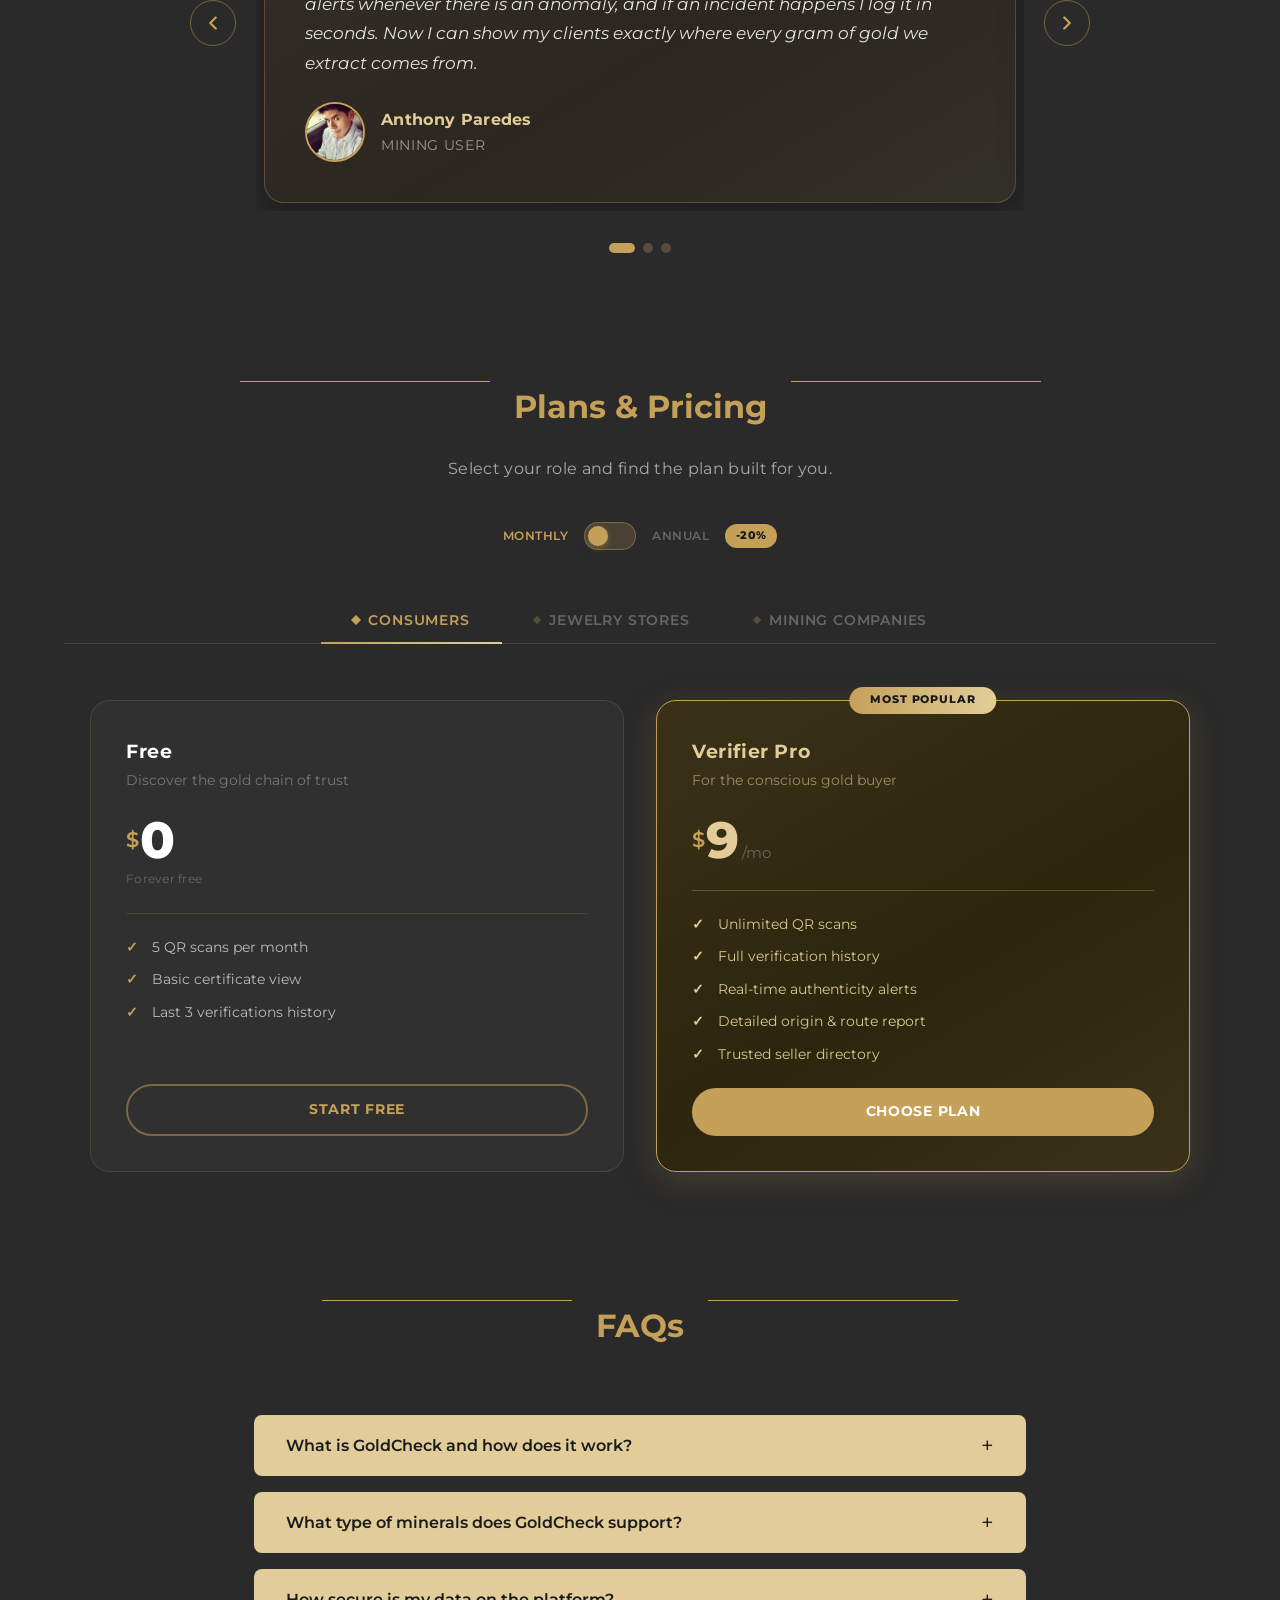
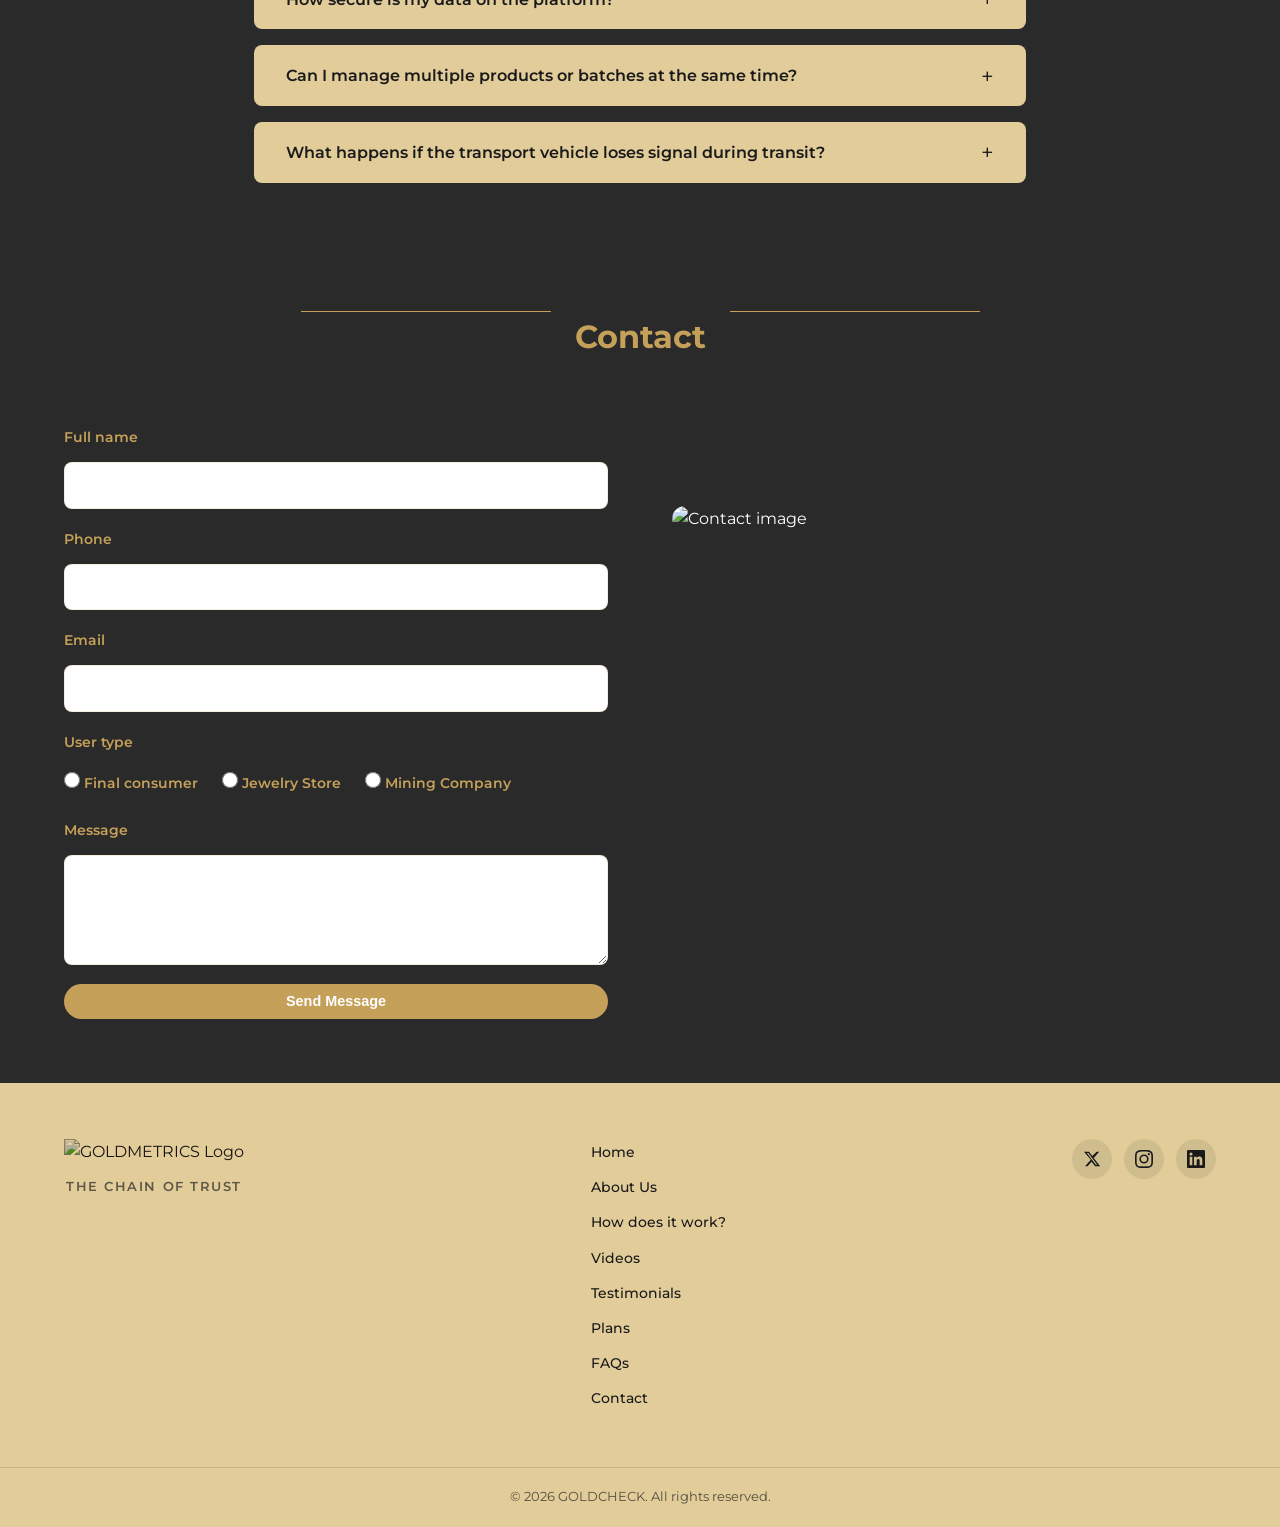
==== commit 4ec5cd7d: "fix: update About the Product video link." ====
--- a/index.html
+++ b/index.html
@@ -220,7 +220,7 @@
         <figure class="video-card">
             <div class="video-frame">
                 <iframe
-                    src="https://www.youtube-nocookie.com/embed/o98V6siZbbA"
+                    src="https://www.youtube-nocookie.com/embed/AaWmhLNmybM"
                     title="GoldCheck – About the Product"
                     loading="lazy"
                     referrerpolicy="strict-origin-when-cross-origin"
@@ -672,59 +672,10 @@
             </a>
         </div>
     </div>
-    <div class="footer-legal">
-        <a href="#terms-modal" class="footer-legal-link" data-i18n="legal.terms">Terms & Conditions</a>
-        <span class="footer-legal-sep" aria-hidden="true">·</span>
-        <a href="#privacy-modal" class="footer-legal-link" data-i18n="legal.privacy">Privacy Policy</a>
-    </div>
     <div class="footer-bottom">
         <p data-i18n="rights.content">© 2026 GOLDCHECK. All rights reserved.</p>
     </div>
 </footer>
-
-<!-- Terms & Conditions Modal -->
-<div id="terms-modal" class="legal-modal" role="dialog" aria-modal="true" aria-labelledby="terms-title">
-    <div class="legal-modal-content">
-        <button class="legal-modal-close" aria-label="Close">&times;</button>
-        <h2 id="terms-title" data-i18n="legal.termsTitle">Terms & Conditions of Service</h2>
-        <div class="legal-body">
-            <p data-i18n="legal.termsIntro">Welcome to GoldCheck, a mineral traceability platform operated by GoldMetrics. By accessing or using our services you agree to be bound by these terms.</p>
-            <h3 data-i18n="legal.termsAcceptTitle">1. Acceptance of Terms</h3>
-            <p data-i18n="legal.termsAccept">By creating an account or using any GoldCheck service, you confirm that you have read, understood and agree to these Terms & Conditions. If you do not agree, you must not use the platform.</p>
-            <h3 data-i18n="legal.termsUseTitle">2. Permitted Use</h3>
-            <p data-i18n="legal.termsUse">GoldCheck is intended for lawful mineral traceability, certification verification and supply-chain transparency purposes. You agree not to misuse the platform, falsify traceability records or attempt to circumvent verification mechanisms.</p>
-            <h3 data-i18n="legal.termsDataTitle">3. Data & Privacy</h3>
-            <p data-i18n="legal.termsData">We collect and process personal data in accordance with our Privacy Policy. Production and extraction data submitted by mining operators is treated as confidential and is only shared with authorized parties within the supply chain.</p>
-            <h3 data-i18n="legal.termsIpTitle">4. Intellectual Property</h3>
-            <p data-i18n="legal.termsIp">All content, trademarks, logos and software on GoldCheck are the property of GoldMetrics. You may not reproduce, distribute or create derivative works without prior written consent.</p>
-            <h3 data-i18n="legal.termsLiabilityTitle">5. Limitation of Liability</h3>
-            <p data-i18n="legal.termsLiability">GoldCheck provides traceability information on an &quot;as-is&quot; basis. GoldMetrics shall not be liable for indirect, incidental or consequential damages arising from the use of the platform.</p>
-            <h3 data-i18n="legal.termsEthicsTitle">6. Professional Ethics</h3>
-            <p data-i18n="legal.termsEthics">GoldMetrics operates in accordance with the ACM/IEEE Software Engineering Code of Ethics and the CIP Code of Ethics, promoting transparency, honesty and responsibility in all aspects of the platform.</p>
-            <h3 data-i18n="legal.termsChangesTitle">7. Changes to Terms</h3>
-            <p data-i18n="legal.termsChanges">We reserve the right to update these terms at any time. Continued use of the platform after changes constitutes acceptance of the revised terms.</p>
-        </div>
-    </div>
-</div>
-
-<!-- Privacy Policy Modal -->
-<div id="privacy-modal" class="legal-modal" role="dialog" aria-modal="true" aria-labelledby="privacy-title">
-    <div class="legal-modal-content">
-        <button class="legal-modal-close" aria-label="Close">&times;</button>
-        <h2 id="privacy-title" data-i18n="legal.privacyTitle">Privacy Policy</h2>
-        <div class="legal-body">
-            <p data-i18n="legal.privacyIntro">GoldMetrics is committed to protecting your privacy. This policy explains how we collect, use and safeguard your personal information when you use the GoldCheck platform.</p>
-            <h3 data-i18n="legal.privacyCollectTitle">1. Information We Collect</h3>
-            <p data-i18n="legal.privacyCollect">We collect information you provide directly (name, email, company details) and data generated through platform usage (traceability records, verification logs, analytics).</p>
-            <h3 data-i18n="legal.privacyUseTitle">2. How We Use Your Information</h3>
-            <p data-i18n="legal.privacyUse">Your information is used to provide traceability services, generate certifications, improve platform functionality and communicate important updates. We do not sell your personal data to third parties.</p>
-            <h3 data-i18n="legal.privacySecurityTitle">3. Data Security</h3>
-            <p data-i18n="legal.privacySecurity">We implement industry-standard security measures including encryption, access controls and regular audits to protect your data against unauthorized access, alteration or destruction.</p>
-            <h3 data-i18n="legal.privacyContactTitle">4. Contact</h3>
-            <p data-i18n="legal.privacyContact">For questions about this Privacy Policy, contact us at privacy@goldmetrics.com.</p>
-        </div>
-    </div>
-</div>
 
 <script>
     // App external URL — update here if the deployment URL changes
@@ -1107,32 +1058,8 @@
         loadTranslations().then(() => {
             initLanguageSwitcher();
             initContactForm();
-            initLegalModals();
         });
     });
-
-    function initLegalModals() {
-        document.querySelectorAll('.footer-legal-link').forEach(link => {
-            link.addEventListener('click', e => {
-                e.preventDefault();
-                const id = link.getAttribute('href').replace('#', '');
-                const modal = document.getElementById(id);
-                if (modal) modal.classList.add('active');
-            });
-        });
-
-        document.querySelectorAll('.legal-modal-close').forEach(btn => {
-            btn.addEventListener('click', () => {
-                btn.closest('.legal-modal').classList.remove('active');
-            });
-        });
-
-        document.querySelectorAll('.legal-modal').forEach(modal => {
-            modal.addEventListener('click', e => {
-                if (e.target === modal) modal.classList.remove('active');
-            });
-        });
-    }
 </script>
 </body>
 </html>
--- a/style.css
+++ b/style.css
@@ -1483,64 +1483,75 @@
   margin: 0 0.5rem;
 }
 
-/* Legal modals */
-.legal-modal {
-  display: none;
-  position: fixed;
-  inset: 0;
-  z-index: 9999;
-  background: rgba(0, 0, 0, 0.7);
+/* Legal pages */
+.legal-page {
+  min-height: 100vh;
+  background: #0d0d1a;
+  color: #e0e0e0;
+  font-family: 'Montserrat', sans-serif;
+}
+
+.legal-header {
+  display: flex;
   align-items: center;
-  justify-content: center;
-  padding: 2rem;
-}
-
-.legal-modal.active { display: flex; }
-
-.legal-modal-content {
-  background: #1a1a2e;
-  color: #e0e0e0;
-  border-radius: 12px;
-  max-width: 700px;
-  width: 100%;
-  max-height: 80vh;
-  overflow-y: auto;
-  padding: 2.5rem;
-  position: relative;
-  border: 1px solid rgba(212, 175, 55, 0.2);
-}
-
-.legal-modal-close {
-  position: absolute;
-  top: 1rem;
-  right: 1.25rem;
-  background: none;
-  border: none;
+  justify-content: space-between;
+  padding: 1.25rem 5%;
+  border-bottom: 1px solid rgba(212, 175, 55, 0.15);
+}
+
+.legal-header-brand {
+  color: #d4af37;
+  font-weight: 700;
+  font-size: 1.1rem;
+  text-decoration: none;
+  letter-spacing: 0.04em;
+}
+
+.legal-back {
   color: #b8a060;
+  text-decoration: none;
+  font-size: 0.9rem;
+  transition: color 0.2s;
+}
+
+.legal-back:hover { color: #d4af37; }
+
+.legal-content {
+  max-width: 760px;
+  margin: 0 auto;
+  padding: 3rem 5% 4rem;
+}
+
+.legal-content h1 {
+  color: #d4af37;
   font-size: 1.75rem;
-  cursor: pointer;
-  line-height: 1;
-  transition: color 0.2s;
-}
-
-.legal-modal-close:hover { color: #d4af37; }
-
-.legal-body h3 {
+  margin-bottom: 0.5rem;
+}
+
+.legal-updated {
+  color: #888;
+  font-size: 0.82rem;
+  margin-bottom: 2.5rem;
+}
+
+.legal-content h2 {
   color: #d4af37;
-  font-size: 1.05rem;
-  margin-top: 1.5rem;
+  font-size: 1.1rem;
+  margin-top: 2rem;
   margin-bottom: 0.5rem;
 }
 
-.legal-body p {
-  font-size: 0.92rem;
-  line-height: 1.7;
+.legal-content p {
+  font-size: 0.93rem;
+  line-height: 1.75;
   color: #ccc;
-  margin-bottom: 0.75rem;
-}
-
-#terms-title, #privacy-title {
-  color: #d4af37;
-  font-size: 1.4rem;
   margin-bottom: 1rem;
 }
+
+.legal-page-footer {
+  text-align: center;
+  padding: 1.5rem 5%;
+  border-top: 1px solid rgba(255, 255, 255, 0.08);
+  font-size: 0.8rem;
+  color: #666;
+}
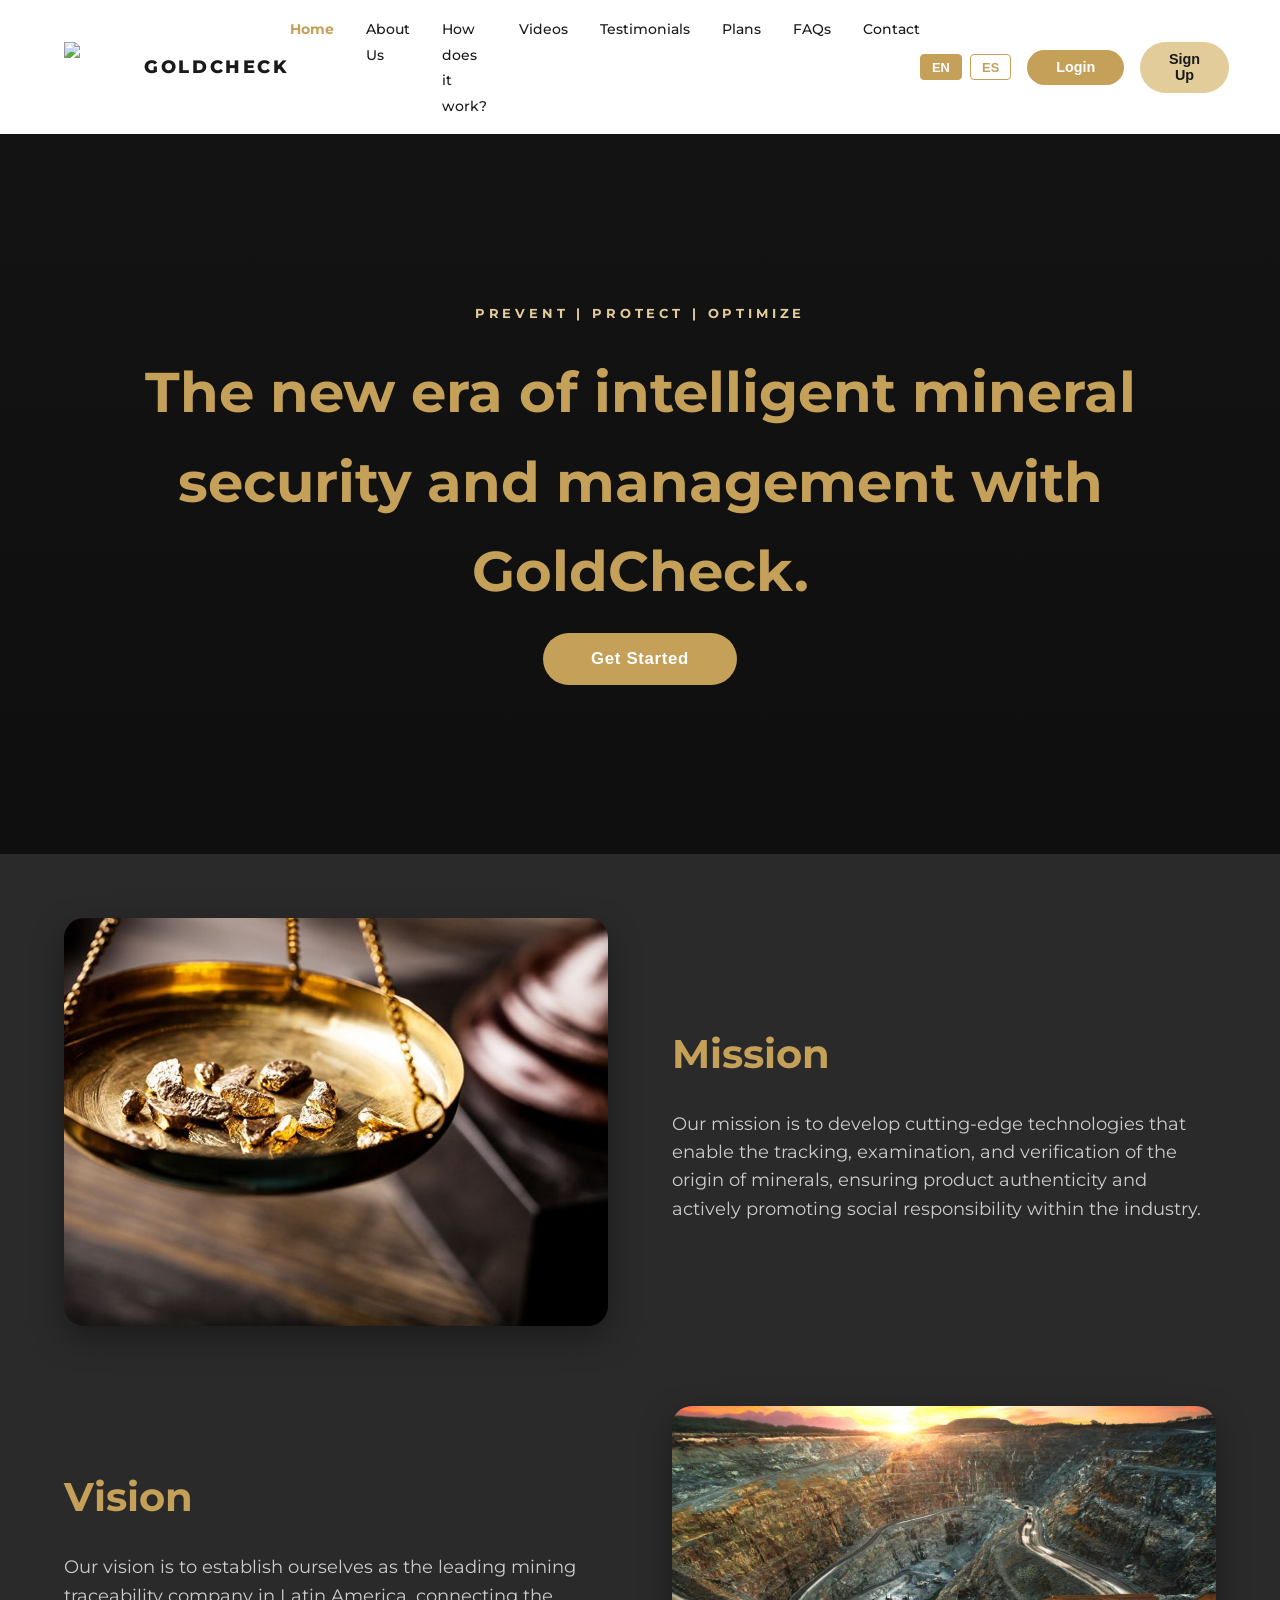
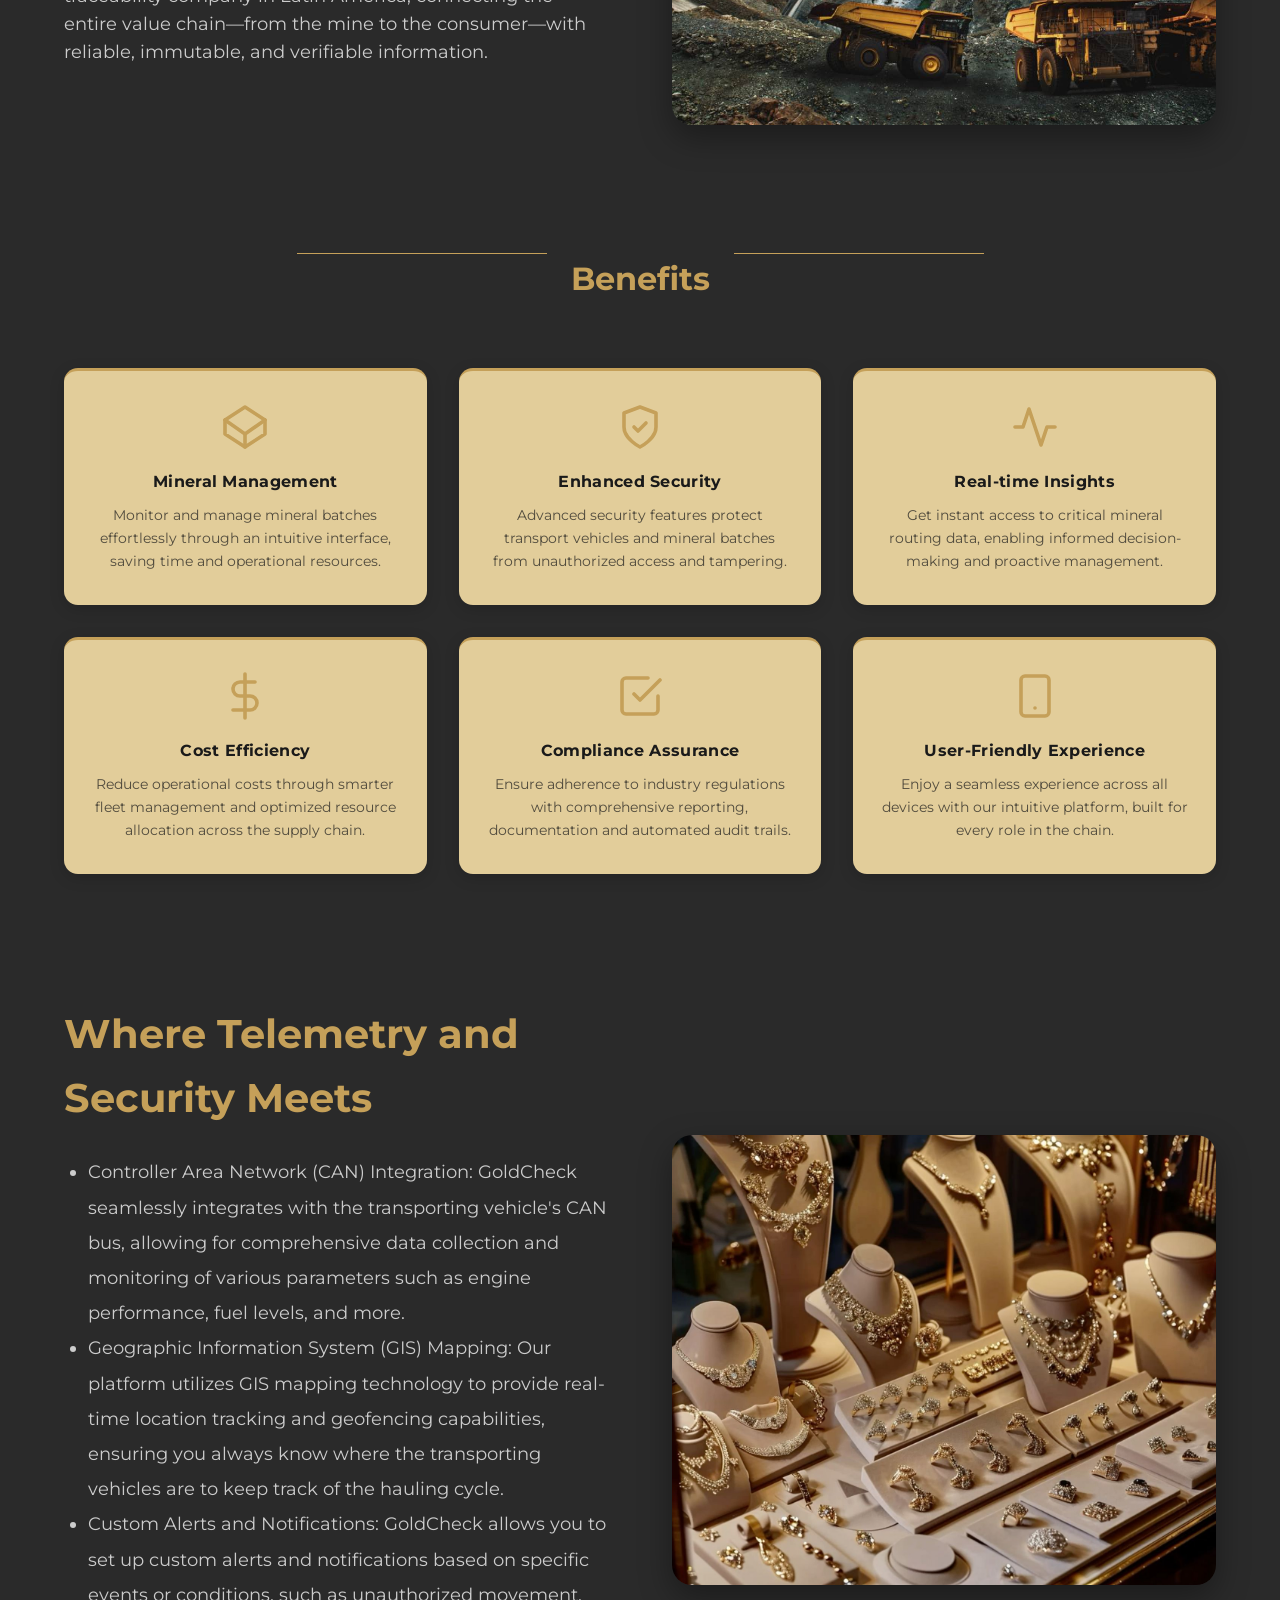
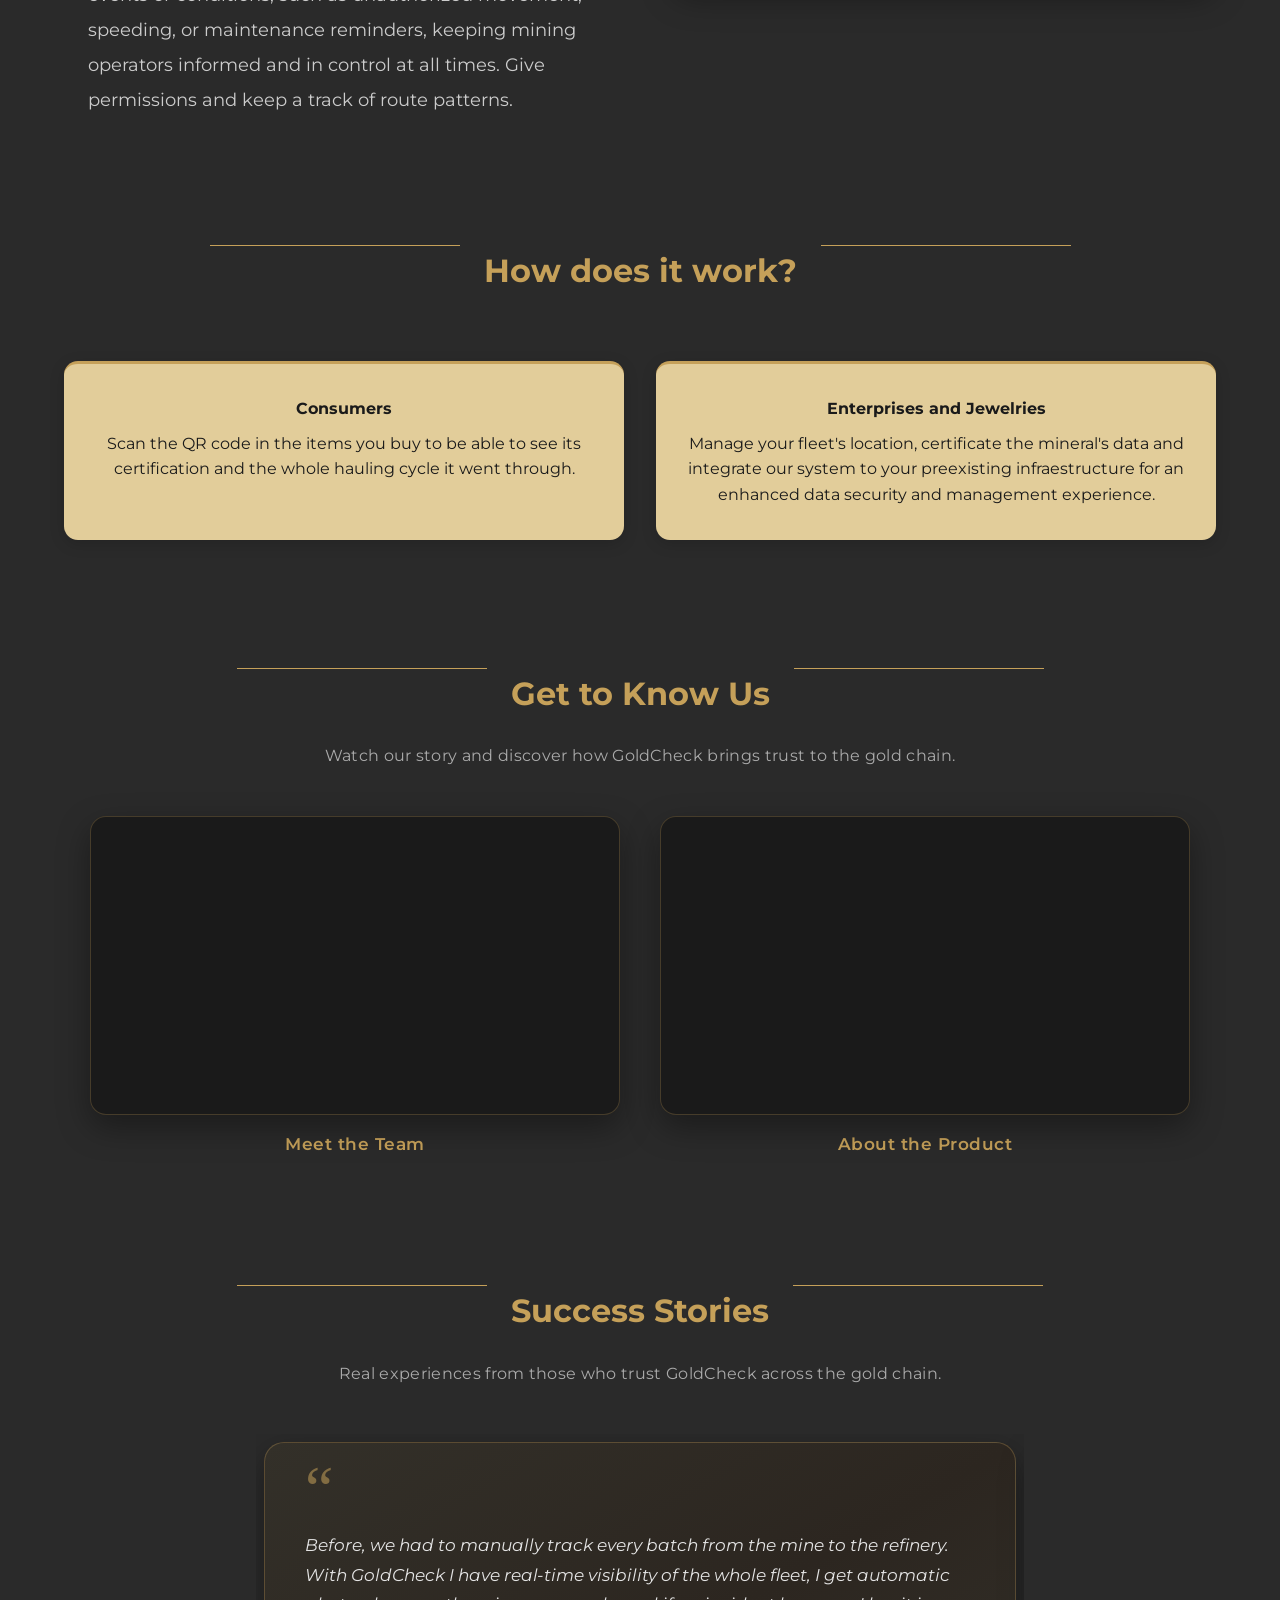
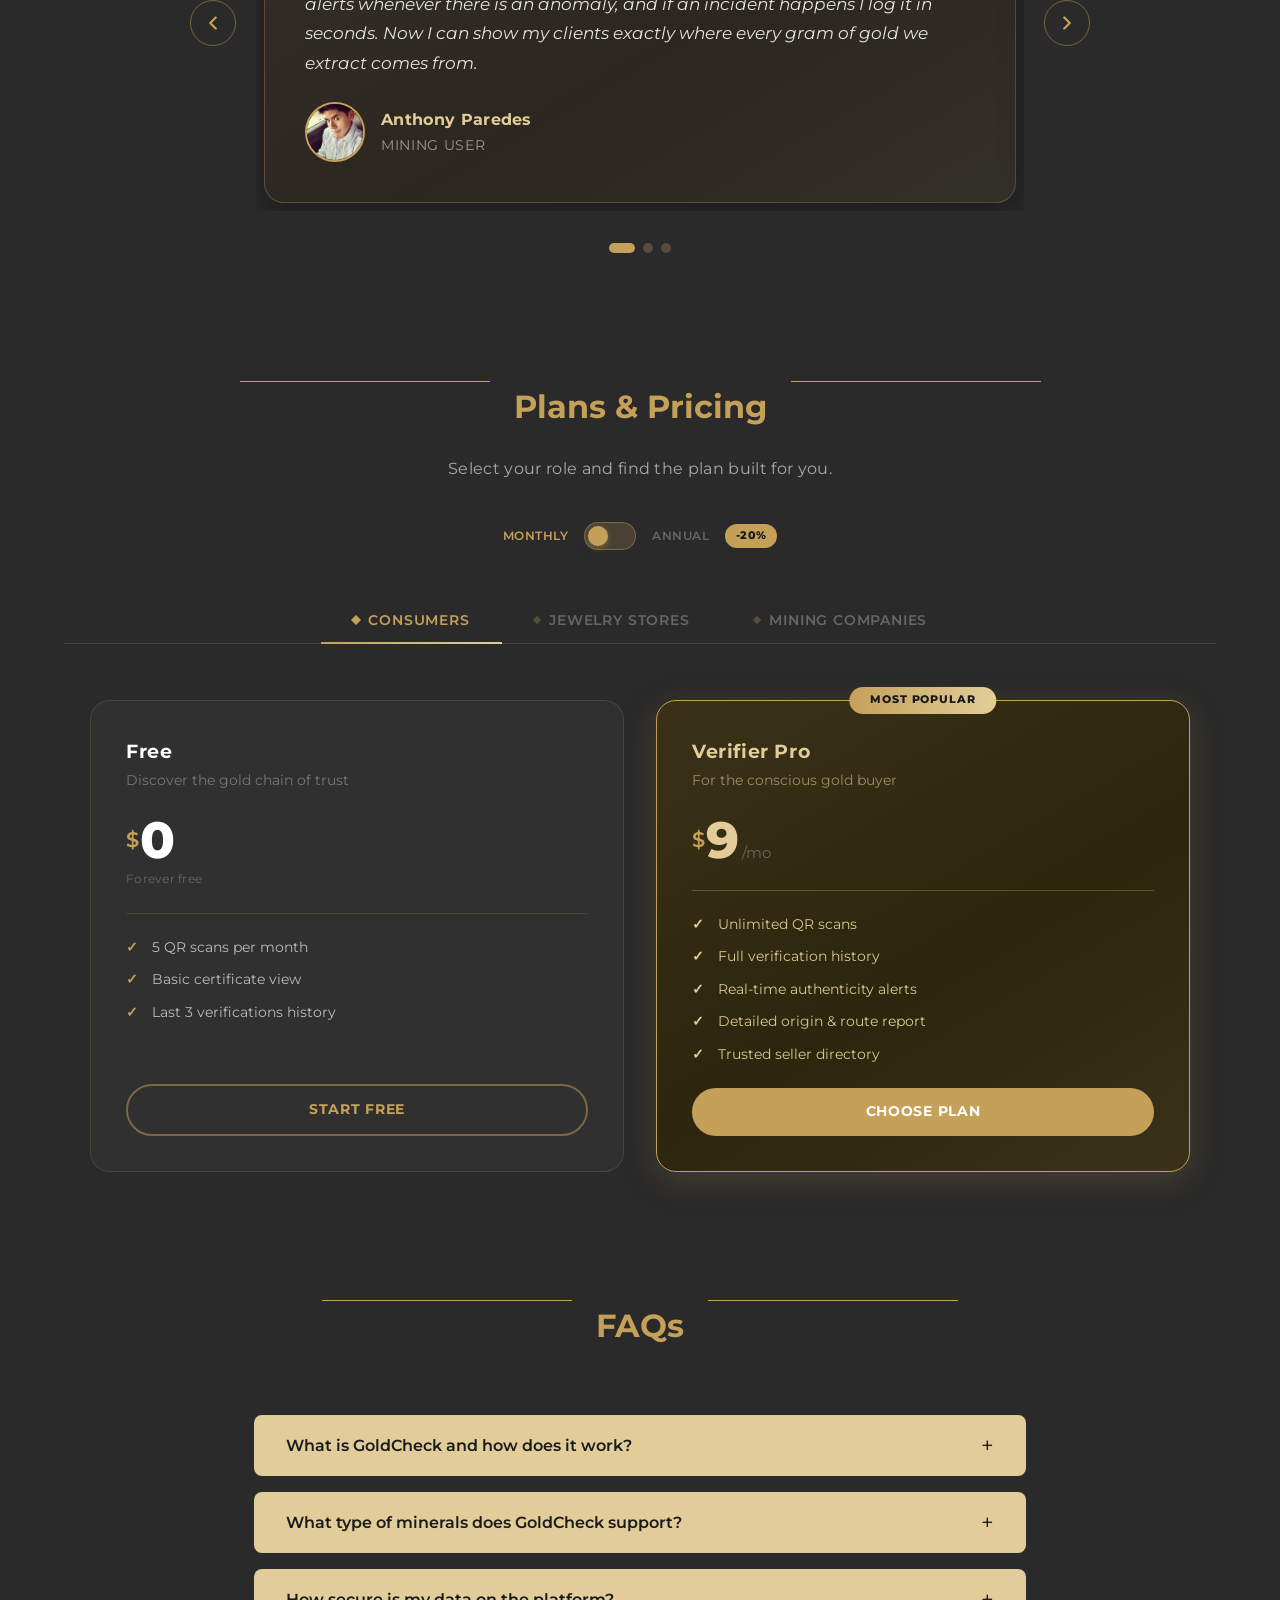
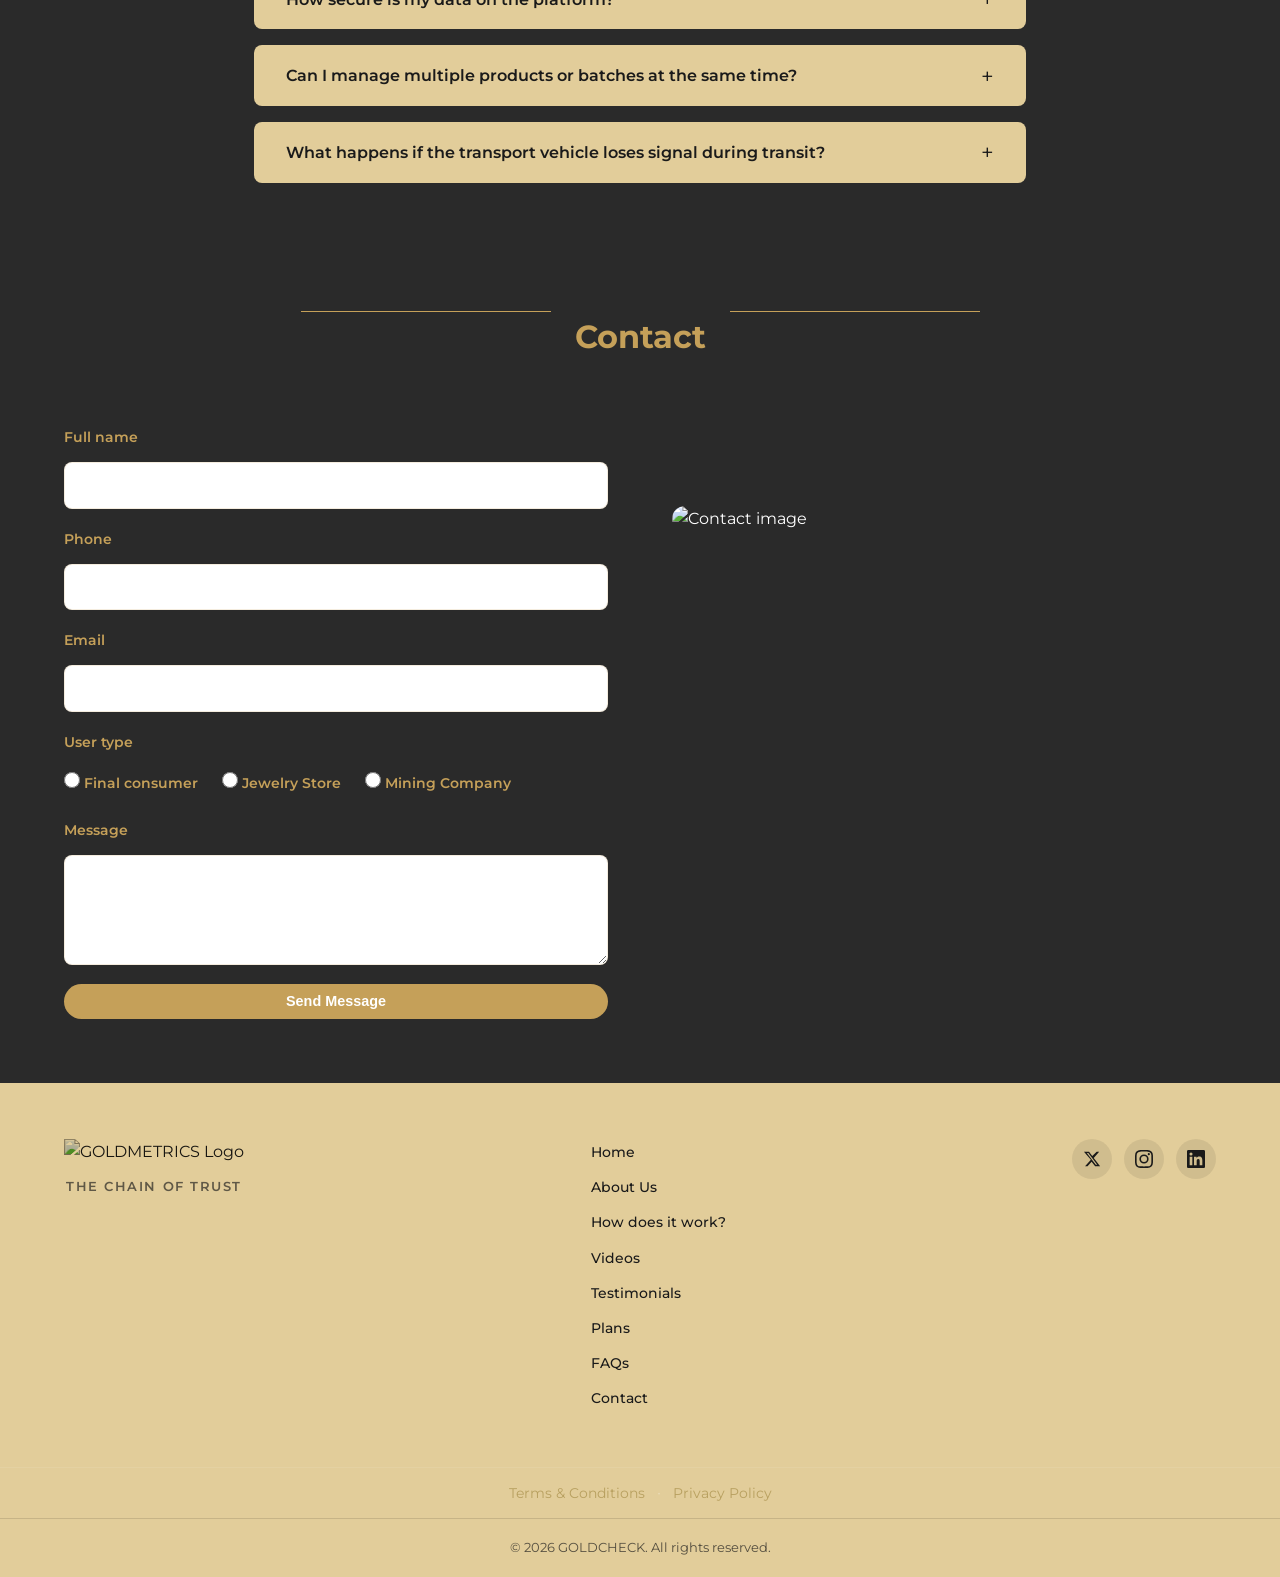
==== commit 38aab96e: "Merge remote-tracking branch 'origin/develop' into feat/update-plans" ====
--- a/index.html
+++ b/index.html
@@ -411,7 +411,7 @@
             <div class="plan-price-wrap">
                 <div class="plan-price">
                     <span class="price-dollar">$</span>
-                    <span class="price-num" data-monthly="49" data-annual="39">49</span>
+                    <span class="price-num" data-monthly="53" data-annual="42">53</span>
                     <span class="price-period" data-i18n="pricing.per_month">/mo</span>
                 </div>
                 <div class="price-note annual-note" data-i18n="pricing.billed_annual">Billed annually</div>
@@ -435,7 +435,7 @@
             <div class="plan-price-wrap">
                 <div class="plan-price">
                     <span class="price-dollar">$</span>
-                    <span class="price-num" data-monthly="129" data-annual="103">129</span>
+                    <span class="price-num" data-monthly="133" data-annual="106">133</span>
                     <span class="price-period" data-i18n="pricing.per_month">/mo</span>
                 </div>
                 <div class="price-note annual-note" data-i18n="pricing.billed_annual">Billed annually</div>
@@ -483,7 +483,7 @@
             <div class="plan-price-wrap">
                 <div class="plan-price">
                     <span class="price-dollar">$</span>
-                    <span class="price-num" data-monthly="49" data-annual="39">49</span>
+                    <span class="price-num" data-monthly="53" data-annual="42">53</span>
                     <span class="price-period" data-i18n="pricing.per_month">/mo</span>
                 </div>
                 <div class="price-note annual-note" data-i18n="pricing.billed_annual">Billed annually</div>
@@ -507,7 +507,7 @@
             <div class="plan-price-wrap">
                 <div class="plan-price">
                     <span class="price-dollar">$</span>
-                    <span class="price-num" data-monthly="129" data-annual="103">129</span>
+                    <span class="price-num" data-monthly="133" data-annual="106">133</span>
                     <span class="price-period" data-i18n="pricing.per_month">/mo</span>
                 </div>
                 <div class="price-note annual-note" data-i18n="pricing.billed_annual">Billed annually</div>
@@ -672,6 +672,11 @@
             </a>
         </div>
     </div>
+    <div class="footer-legal">
+        <a href="terms.html" class="footer-legal-link" data-i18n="legal.terms">Terms & Conditions</a>
+        <span class="footer-legal-sep" aria-hidden="true">·</span>
+        <a href="privacy.html" class="footer-legal-link" data-i18n="legal.privacy">Privacy Policy</a>
+    </div>
     <div class="footer-bottom">
         <p data-i18n="rights.content">© 2026 GOLDCHECK. All rights reserved.</p>
     </div>
